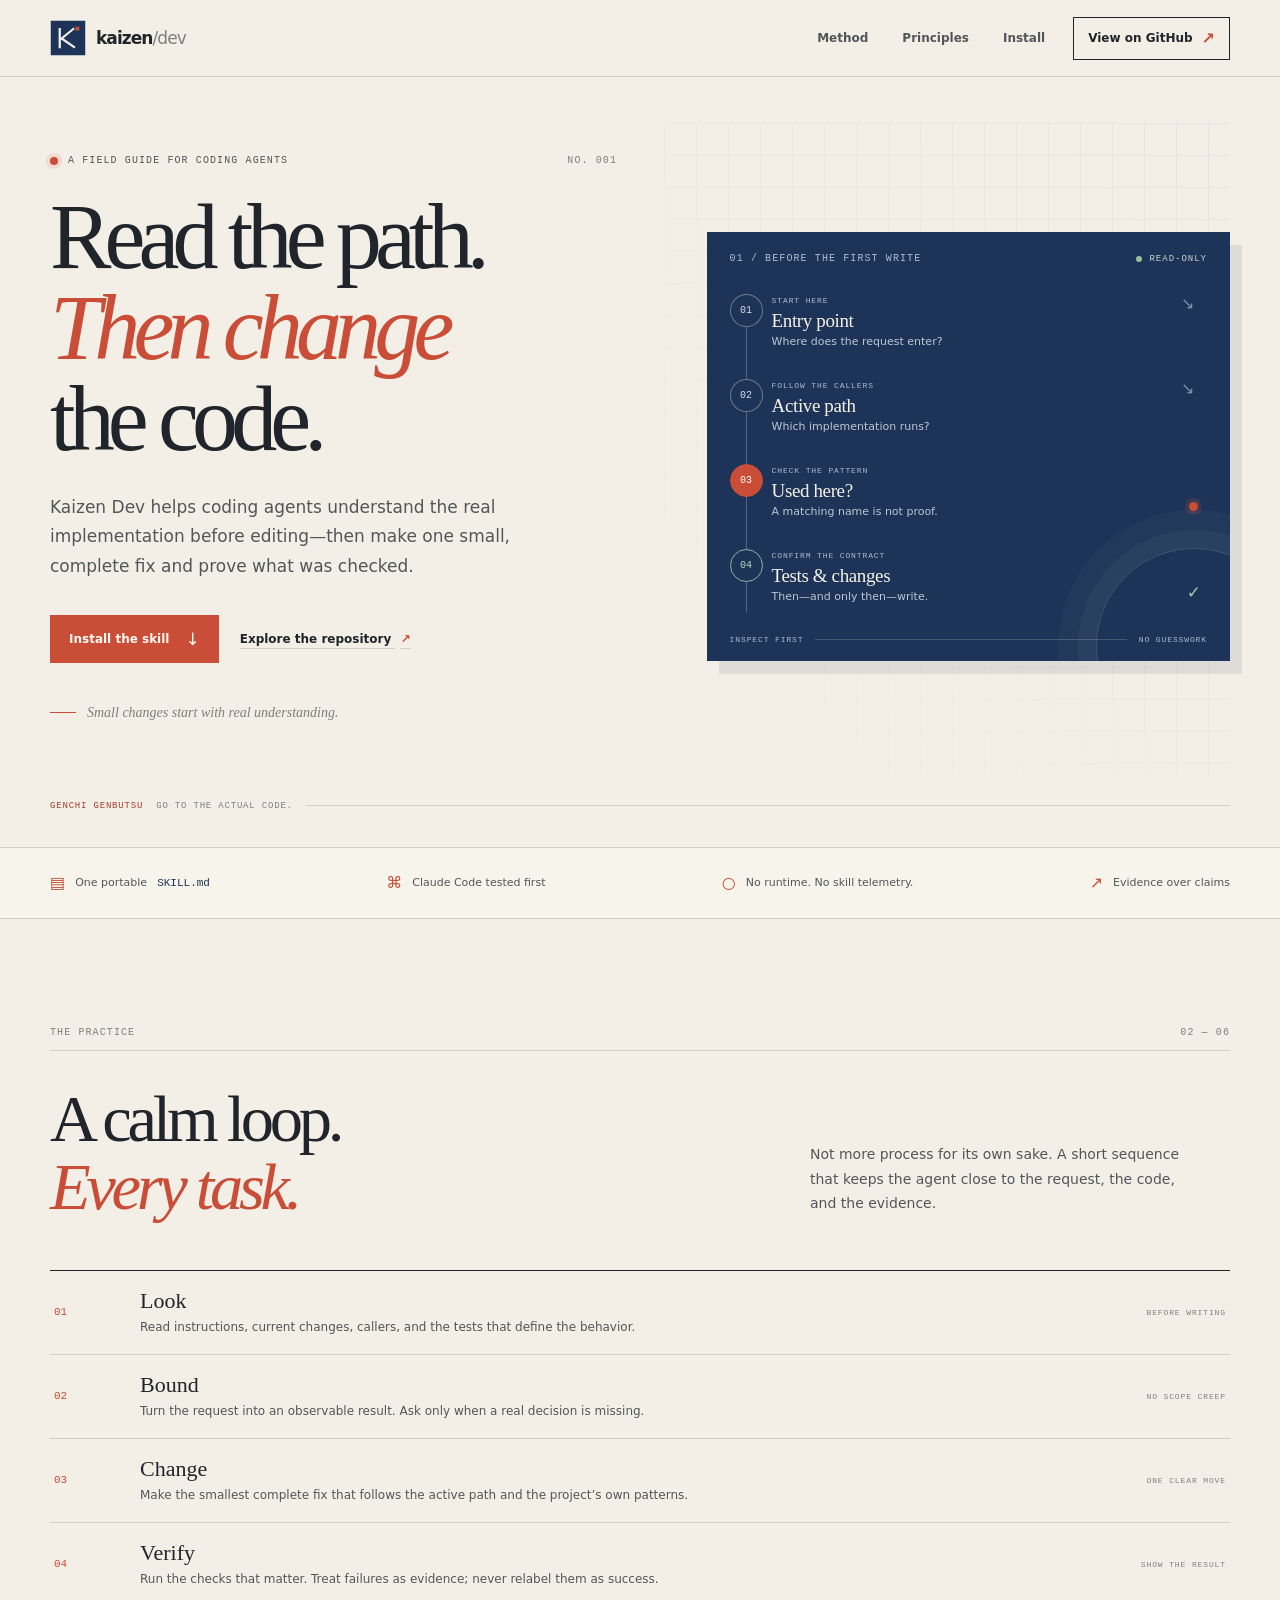
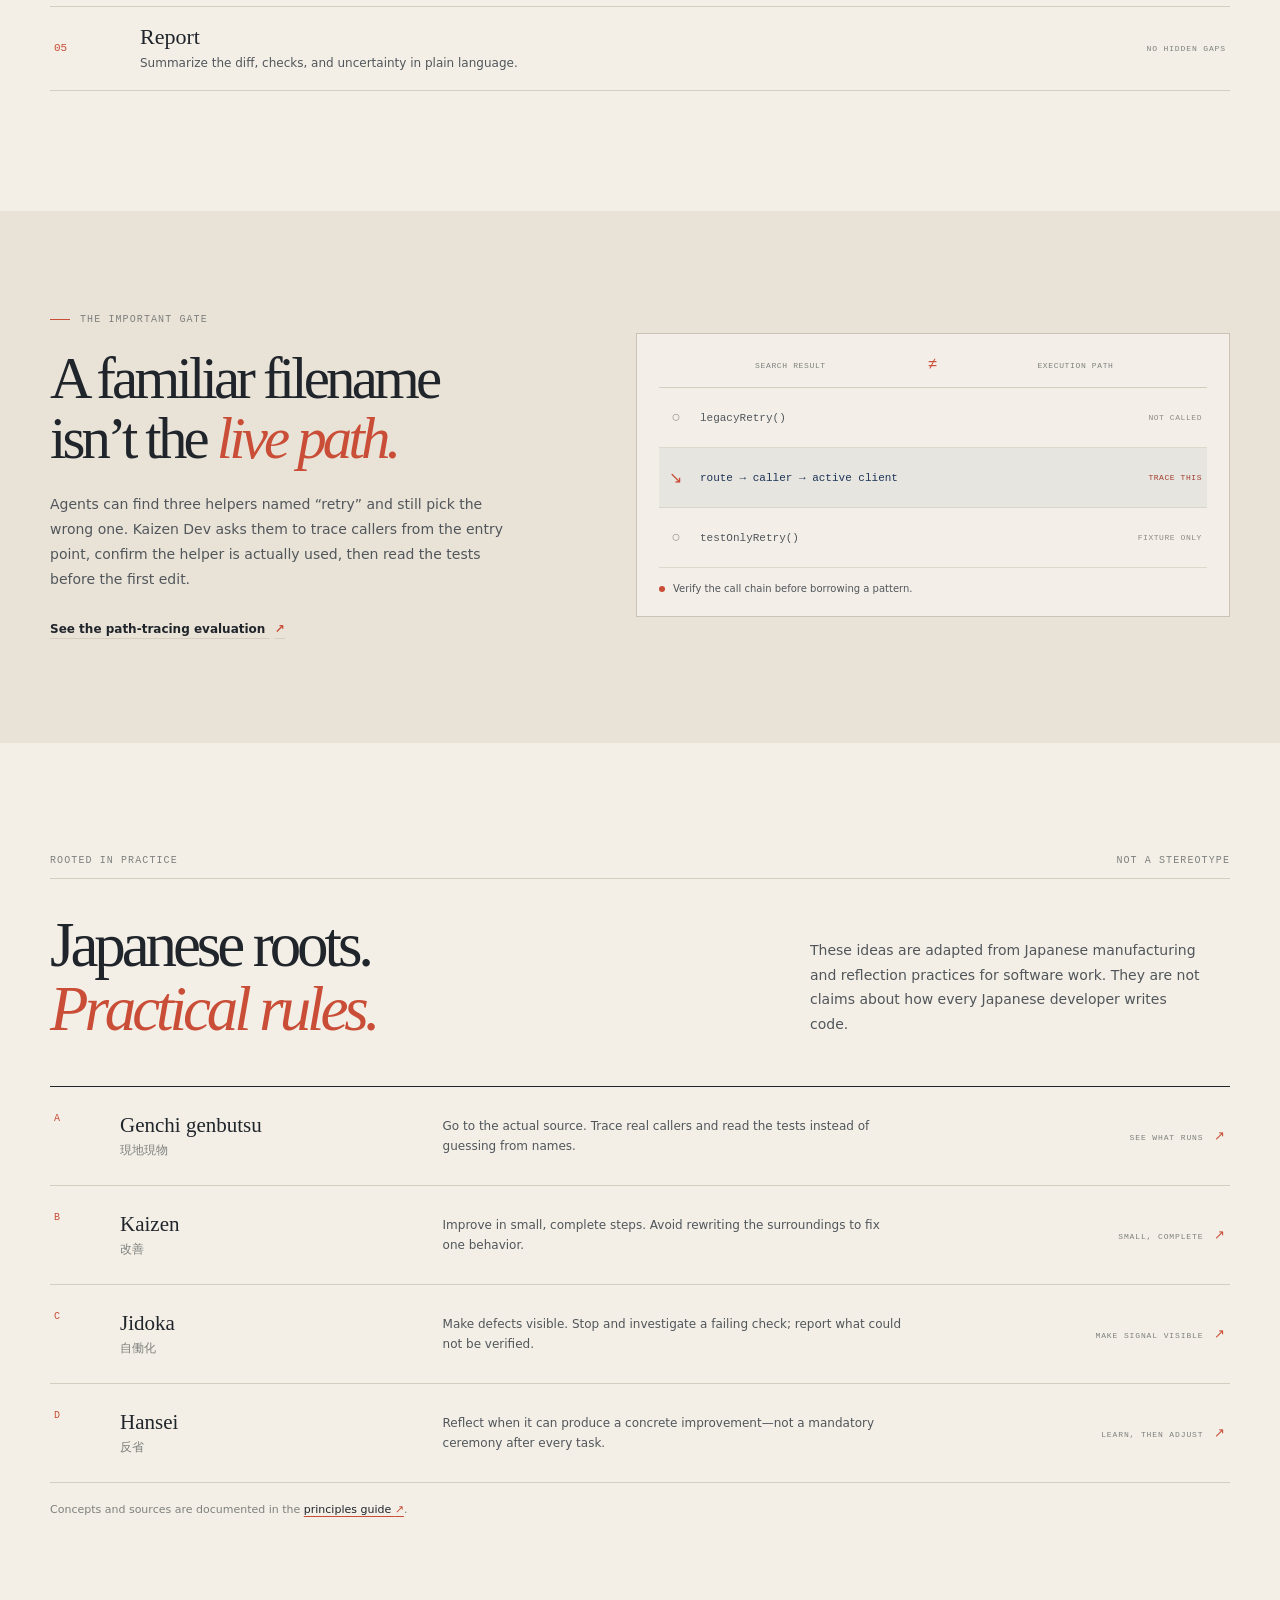
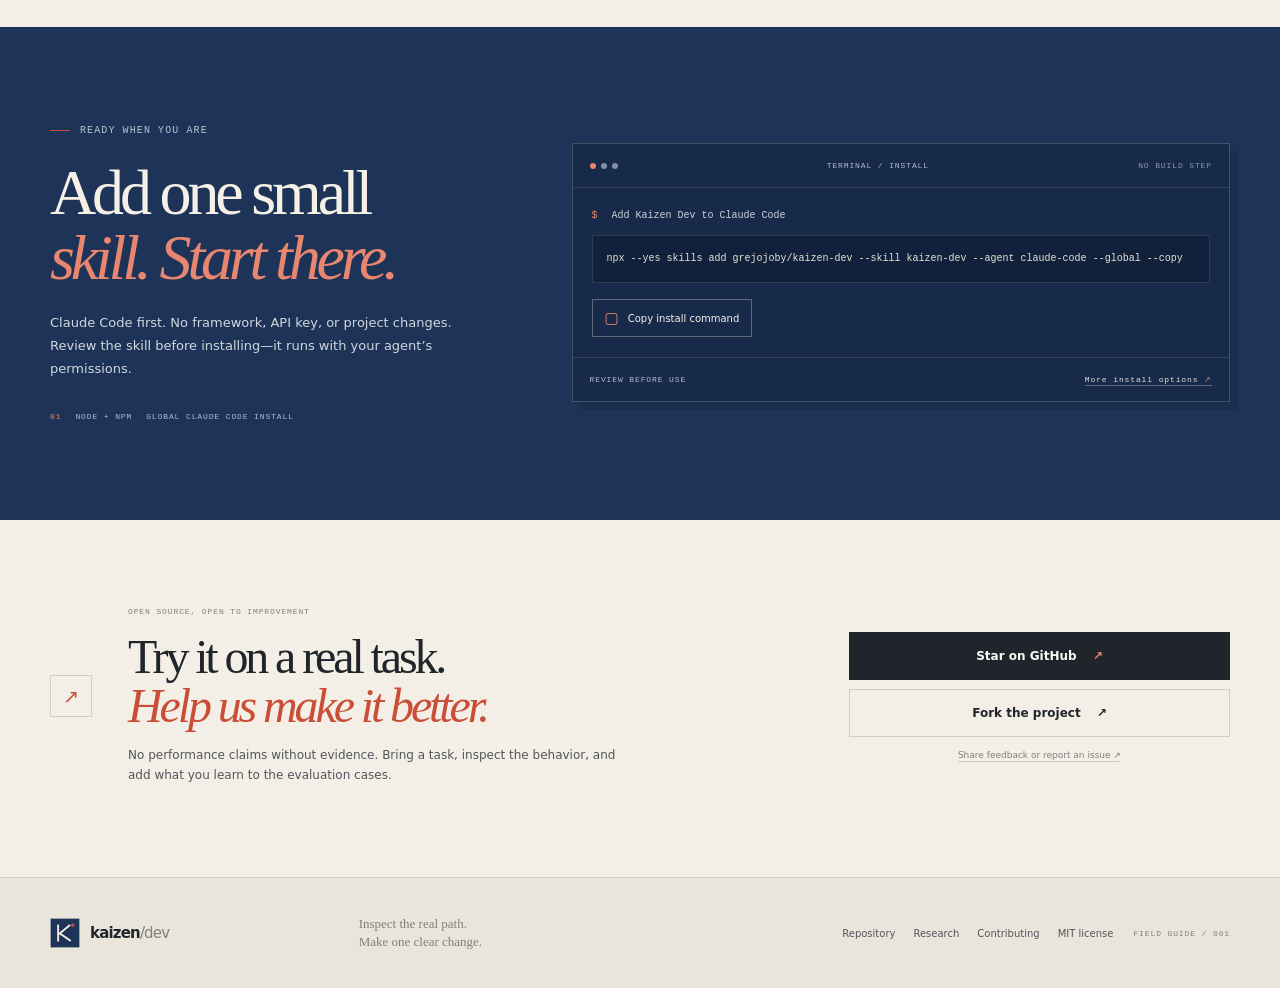
==== site/index.html @ ba01ce1e "feat: add Japanese principles landing page" ====
<!doctype html>
<html lang="en">
<head>
  <meta charset="utf-8">
  <meta name="viewport" content="width=device-width, initial-scale=1">
  <meta name="theme-color" content="#f3efe6">
  <meta name="description" content="Help coding agents trace the active code path, make the smallest complete change, verify it, and show evidence. A portable Agent Skill for Claude Code and more.">
  <meta name="keywords" content="agent skills, coding agents, software engineering, developer tools, Claude Code">
  <link rel="canonical" href="https://grejojoby.github.io/kaizen-dev/">
  <link rel="icon" type="image/svg+xml" href="assets/mark.svg">
  <link rel="stylesheet" href="styles.css">
  <meta property="og:type" content="website">
  <meta property="og:site_name" content="Kaizen Dev">
  <meta property="og:title" content="Read the path. Then change the code. — Kaizen Dev">
  <meta property="og:description" content="A portable coding-agent skill for focused, verified changes. Inspect the active code path before the first edit.">
  <meta property="og:url" content="https://grejojoby.github.io/kaizen-dev/">
  <meta property="og:image" content="https://grejojoby.github.io/kaizen-dev/assets/og-card.png">
  <meta property="og:image:width" content="1200">
  <meta property="og:image:height" content="630">
  <meta property="og:image:alt" content="Kaizen Dev: read the path, then change the code. A focused workflow for coding agents.">
  <meta name="twitter:card" content="summary_large_image">
  <meta name="twitter:title" content="Read the path. Then change the code. — Kaizen Dev">
  <meta name="twitter:description" content="A portable coding-agent skill for focused, verified changes. Inspect the active code path before the first edit.">
  <meta name="twitter:image" content="https://grejojoby.github.io/kaizen-dev/assets/og-card.png">
  <title>Read the path. Then change the code. — Kaizen Dev</title>
</head>
<body>
  <a class="skip-link" href="#main">Skip to content</a>

  <header class="topbar">
    <div class="topbar-inner">
      <a class="brand" href="#top" aria-label="Kaizen Dev home">
        <img src="assets/mark.svg" width="36" height="36" alt="">
        <span>kaizen<span class="brand-light">/dev</span></span>
      </a>
      <nav class="main-nav" aria-label="Main navigation">
        <a href="#method">Method</a>
        <a href="#principles">Principles</a>
        <a href="#install">Install</a>
      </nav>
      <a class="nav-cta" href="https://github.com/grejojoby/kaizen-dev" target="_blank" rel="noreferrer">
        View on GitHub <span aria-hidden="true">↗</span>
      </a>
    </div>
  </header>

  <main id="main">
    <section class="hero section-wrap" id="top" aria-labelledby="hero-title">
      <div class="hero-copy">
        <p class="eyebrow"><span class="eyebrow-dot"></span> A field guide for coding agents <span class="eyebrow-index">No. 001</span></p>
        <h1 id="hero-title">Read the path.<br><span>Then change</span><br>the code.</h1>
        <p class="hero-lede">Kaizen Dev helps coding agents understand the real implementation before editing—then make one small, complete fix and prove what was checked.</p>
        <div class="hero-actions">
          <a class="button button-primary" href="#install">Install the skill <span aria-hidden="true">↓</span></a>
          <a class="text-link" href="https://github.com/grejojoby/kaizen-dev" target="_blank" rel="noreferrer">Explore the repository <span aria-hidden="true">↗</span></a>
        </div>
        <div class="hero-note"><span class="note-rule"></span><span>Small changes start with real understanding.</span></div>
      </div>

      <div class="trace-card" aria-label="The inspect-before-edit trace">
        <div class="trace-card-head">
          <span class="trace-stamp">01 / BEFORE THE FIRST WRITE</span>
          <span class="trace-status"><span></span> READ-ONLY</span>
        </div>
        <div class="trace-path">
          <div class="trace-node">
            <span class="trace-index">01</span>
            <div><span class="trace-label">START HERE</span><strong>Entry point</strong><small>Where does the request enter?</small></div>
            <span class="trace-mark">↘</span>
          </div>
          <div class="trace-node">
            <span class="trace-index">02</span>
            <div><span class="trace-label">FOLLOW THE CALLERS</span><strong>Active path</strong><small>Which implementation runs?</small></div>
            <span class="trace-mark">↘</span>
          </div>
          <div class="trace-node trace-node-active">
            <span class="trace-index">03</span>
            <div><span class="trace-label">CHECK THE PATTERN</span><strong>Used here?</strong><small>A matching name is not proof.</small></div>
            <span class="trace-pin" aria-hidden="true"></span>
          </div>
          <div class="trace-node trace-node-final">
            <span class="trace-index">04</span>
            <div><span class="trace-label">CONFIRM THE CONTRACT</span><strong>Tests &amp; changes</strong><small>Then—and only then—write.</small></div>
            <span class="trace-check" aria-hidden="true">✓</span>
          </div>
        </div>
        <div class="trace-card-foot"><span>INSPECT FIRST</span><span class="foot-line"></span><span>NO GUESSWORK</span></div>
      </div>

      <div class="hero-caption"><span>GENCHI GENBUTSU</span><span>Go to the actual code.</span><span class="caption-rule"></span></div>
    </section>

    <section class="signal-strip" aria-label="Product qualities">
      <div class="signal-strip-inner">
        <p><span class="signal-symbol">▤</span> One portable <code>SKILL.md</code></p>
        <p><span class="signal-symbol">⌘</span> Claude Code tested first</p>
        <p><span class="signal-symbol">○</span> No runtime. No skill telemetry.</p>
        <p><span class="signal-symbol">↗</span> Evidence over claims</p>
      </div>
    </section>

    <section class="method-section section-wrap" id="method" aria-labelledby="method-title">
      <div class="section-kicker"><span>THE PRACTICE</span><span>02 — 06</span></div>
      <div class="section-heading">
        <h2 id="method-title">A calm loop.<br><em>Every task.</em></h2>
        <p>Not more process for its own sake. A short sequence that keeps the agent close to the request, the code, and the evidence.</p>
      </div>
      <ol class="method-list">
        <li><span class="method-number">01</span><div><h3>Look</h3><p>Read instructions, current changes, callers, and the tests that define the behavior.</p></div><span class="method-tag">BEFORE WRITING</span></li>
        <li><span class="method-number">02</span><div><h3>Bound</h3><p>Turn the request into an observable result. Ask only when a real decision is missing.</p></div><span class="method-tag">NO SCOPE CREEP</span></li>
        <li><span class="method-number">03</span><div><h3>Change</h3><p>Make the smallest complete fix that follows the active path and the project’s own patterns.</p></div><span class="method-tag">ONE CLEAR MOVE</span></li>
        <li><span class="method-number">04</span><div><h3>Verify</h3><p>Run the checks that matter. Treat failures as evidence; never relabel them as success.</p></div><span class="method-tag">SHOW THE RESULT</span></li>
        <li><span class="method-number">05</span><div><h3>Report</h3><p>Summarize the diff, checks, and uncertainty in plain language.</p></div><span class="method-tag">NO HIDDEN GAPS</span></li>
      </ol>
    </section>

    <section class="path-section" aria-labelledby="path-title">
      <div class="path-layout section-wrap">
        <div class="path-copy">
          <p class="section-label"><span class="red-rule"></span> THE IMPORTANT GATE</p>
          <h2 id="path-title">A familiar filename<br>isn’t the <em>live path.</em></h2>
          <p>Agents can find three helpers named “retry” and still pick the wrong one. Kaizen Dev asks them to trace callers from the entry point, confirm the helper is actually used, then read the tests before the first edit.</p>
          <a class="arrow-link" href="https://github.com/grejojoby/kaizen-dev/blob/main/evals/cases.json" target="_blank" rel="noreferrer">See the path-tracing evaluation <span aria-hidden="true">↗</span></a>
        </div>
        <div class="path-annotation" aria-label="Do not mistake a similarly named helper for active code">
          <div class="annotation-top"><span>SEARCH RESULT</span><span>≠</span><span>EXECUTION PATH</span></div>
          <div class="path-row path-row-muted"><span class="path-glyph">○</span><span class="path-code">legacyRetry()</span><span class="path-state">not called</span></div>
          <div class="path-row path-row-live"><span class="path-glyph">↘</span><span class="path-code">route → caller → active client</span><span class="path-state">trace this</span></div>
          <div class="path-row path-row-muted"><span class="path-glyph">○</span><span class="path-code">testOnlyRetry()</span><span class="path-state">fixture only</span></div>
          <div class="annotation-foot"><span class="annotation-dot"></span> Verify the call chain before borrowing a pattern.</div>
        </div>
      </div>
    </section>

    <section class="principles-section section-wrap" id="principles" aria-labelledby="principles-title">
      <div class="section-kicker"><span>ROOTED IN PRACTICE</span><span>NOT A STEREOTYPE</span></div>
      <div class="section-heading principles-heading">
        <h2 id="principles-title">Japanese roots.<br><em>Practical rules.</em></h2>
        <p>These ideas are adapted from Japanese manufacturing and reflection practices for software work. They are not claims about how every Japanese developer writes code.</p>
      </div>
      <div class="principle-list">
        <article class="principle-row">
          <span class="principle-count">A</span>
          <div class="principle-term"><h3>Genchi genbutsu</h3><span>現地現物</span></div>
          <p>Go to the actual source. Trace real callers and read the tests instead of guessing from names.</p>
          <span class="principle-outcome">SEE WHAT RUNS <span>↗</span></span>
        </article>
        <article class="principle-row">
          <span class="principle-count">B</span>
          <div class="principle-term"><h3>Kaizen</h3><span>改善</span></div>
          <p>Improve in small, complete steps. Avoid rewriting the surroundings to fix one behavior.</p>
          <span class="principle-outcome">SMALL, COMPLETE <span>↗</span></span>
        </article>
        <article class="principle-row">
          <span class="principle-count">C</span>
          <div class="principle-term"><h3>Jidoka</h3><span>自働化</span></div>
          <p>Make defects visible. Stop and investigate a failing check; report what could not be verified.</p>
          <span class="principle-outcome">MAKE SIGNAL VISIBLE <span>↗</span></span>
        </article>
        <article class="principle-row">
          <span class="principle-count">D</span>
          <div class="principle-term"><h3>Hansei</h3><span>反省</span></div>
          <p>Reflect when it can produce a concrete improvement—not a mandatory ceremony after every task.</p>
          <span class="principle-outcome">LEARN, THEN ADJUST <span>↗</span></span>
        </article>
      </div>
      <p class="source-note">Concepts and sources are documented in the <a href="https://github.com/grejojoby/kaizen-dev/blob/main/docs/principles.md" target="_blank" rel="noreferrer">principles guide <span aria-hidden="true">↗</span></a>.</p>
    </section>

    <section class="install-section" id="install" aria-labelledby="install-title">
      <div class="install-layout section-wrap">
        <div class="install-copy">
          <p class="section-label"><span class="red-rule"></span> READY WHEN YOU ARE</p>
          <h2 id="install-title">Add one small<br><em>skill. Start there.</em></h2>
          <p>Claude Code first. No framework, API key, or project changes. Review the skill before installing—it runs with your agent’s permissions.</p>
          <div class="install-meta"><span>01</span><span>NODE + NPM</span><span>GLOBAL CLAUDE CODE INSTALL</span></div>
        </div>
        <div class="terminal-card">
          <div class="terminal-top"><span class="terminal-mark"><i></i><i></i><i></i></span><span>TERMINAL / INSTALL</span><span class="terminal-plain">NO BUILD STEP</span></div>
          <div class="terminal-body">
            <p class="terminal-prompt"><span>$</span> Add Kaizen Dev to Claude Code</p>
            <code id="install-command">npx --yes skills add grejojoby/kaizen-dev --skill kaizen-dev --agent claude-code --global --copy</code>
            <button class="copy-button" type="button" id="copy-install" aria-describedby="copy-status"><span class="copy-icon" aria-hidden="true">▢</span> Copy install command</button>
            <span id="copy-status" class="copy-status" aria-live="polite"></span>
          </div>
          <div class="terminal-bottom"><span>REVIEW BEFORE USE</span><a href="https://github.com/grejojoby/kaizen-dev/blob/main/docs/install.md" target="_blank" rel="noreferrer">More install options <span aria-hidden="true">↗</span></a></div>
        </div>
      </div>
    </section>

    <section class="open-source-section section-wrap" aria-labelledby="open-source-title">
      <div class="opensource-mark" aria-hidden="true">↗</div>
      <div class="opensource-copy">
        <p class="section-label">OPEN SOURCE, OPEN TO IMPROVEMENT</p>
        <h2 id="open-source-title">Try it on a real task.<br><em>Help us make it better.</em></h2>
        <p>No performance claims without evidence. Bring a task, inspect the behavior, and add what you learn to the evaluation cases.</p>
      </div>
      <div class="opensource-actions">
        <a class="button button-dark" href="https://github.com/grejojoby/kaizen-dev" target="_blank" rel="noreferrer">Star on GitHub <span aria-hidden="true">↗</span></a>
        <a class="button button-outline" href="https://github.com/grejojoby/kaizen-dev/fork" target="_blank" rel="noreferrer">Fork the project <span aria-hidden="true">↗</span></a>
        <a class="small-link" href="https://github.com/grejojoby/kaizen-dev/issues/new/choose" target="_blank" rel="noreferrer">Share feedback or report an issue <span aria-hidden="true">↗</span></a>
      </div>
    </section>
  </main>

  <footer class="site-footer">
    <div class="footer-inner section-wrap">
      <a class="brand footer-brand" href="#top">
        <img src="assets/mark.svg" width="30" height="30" alt="">
        <span>kaizen<span class="brand-light">/dev</span></span>
      </a>
      <p>Inspect the real path.<br>Make one clear change.</p>
      <nav aria-label="Footer navigation">
        <a href="https://github.com/grejojoby/kaizen-dev" target="_blank" rel="noreferrer">Repository</a>
        <a href="https://github.com/grejojoby/kaizen-dev/blob/main/docs/research.md" target="_blank" rel="noreferrer">Research</a>
        <a href="https://github.com/grejojoby/kaizen-dev/blob/main/CONTRIBUTING.md" target="_blank" rel="noreferrer">Contributing</a>
        <a href="https://github.com/grejojoby/kaizen-dev/blob/main/LICENSE" target="_blank" rel="noreferrer">MIT license</a>
      </nav>
      <span class="footer-index">FIELD GUIDE / 001</span>
    </div>
  </footer>

  <script src="app.js" defer></script>
</body>
</html>
---- site/styles.css ----
@charset "UTF-8";

:root {
  color-scheme: light;
  --paper: #f3efe6;
  --paper-deep: #e9e3d7;
  --paper-light: #fbf9f4;
  --ink: #20252b;
  --ink-soft: #51565b;
  --ink-faint: #7e807e;
  --indigo: #1d3458;
  --indigo-light: #30496d;
  --red: #c94d37;
  --red-dark: #a33d2e;
  --rule: #d4cdc0;
  --mono: "SFMono-Regular", Consolas, "Liberation Mono", monospace;
  --sans: Inter, "Aptos", "Segoe UI", system-ui, -apple-system, BlinkMacSystemFont, "Noto Sans JP", sans-serif;
  --serif: "Iowan Old Style", "Palatino Linotype", "Book Antiqua", Georgia, "Yu Mincho", serif;
  --page: min(1180px, calc(100% - 56px));
  --ease: cubic-bezier(.2, .7, .2, 1);
}

* { box-sizing: border-box; }
html { scroll-behavior: smooth; scroll-padding-top: 92px; }
body { margin: 0; background: var(--paper); color: var(--ink); font-family: var(--sans); -webkit-font-smoothing: antialiased; }
a { color: inherit; text-underline-offset: .2em; }
button { font: inherit; }
::selection { background: var(--red); color: #fffaf2; }

.skip-link { position: fixed; top: 10px; left: 10px; z-index: 20; padding: 12px 16px; background: var(--indigo); color: white; transform: translateY(-160%); }
.skip-link:focus { transform: translateY(0); }
:focus-visible { outline: 3px solid var(--red); outline-offset: 4px; }
.section-wrap { width: var(--page); margin-inline: auto; }

.topbar { position: relative; z-index: 2; border-bottom: 1px solid var(--rule); }
.topbar-inner { width: var(--page); min-height: 76px; margin-inline: auto; display: flex; align-items: center; justify-content: space-between; gap: 28px; }
.brand { display: inline-flex; align-items: center; gap: 10px; color: var(--ink); text-decoration: none; font-size: 17px; font-weight: 760; letter-spacing: -.055em; }
.brand img { display: block; flex: none; }
.brand-light { color: var(--ink-faint); font-weight: 520; }
.main-nav { display: flex; align-items: center; gap: 34px; margin-left: auto; }
.main-nav a, .nav-cta { color: var(--ink-soft); font-size: 12px; font-weight: 640; text-decoration: none; transition: color .18s var(--ease); }
.main-nav a:hover, .nav-cta:hover { color: var(--red-dark); }
.nav-cta { display: inline-flex; align-items: center; gap: 9px; padding: 11px 14px; border: 1px solid var(--ink); color: var(--ink); }
.nav-cta span { color: var(--red); font-size: 16px; }

.hero { position: relative; display: grid; grid-template-columns: minmax(0, 1.04fr) minmax(390px, .96fr); gap: clamp(46px, 7vw, 104px); align-items: center; min-height: 638px; padding-top: 78px; padding-bottom: 108px; }
.hero::before { position: absolute; z-index: -1; top: 46px; right: 0; width: 48%; height: 85%; background-image: linear-gradient(to right, rgba(29, 52, 88, .055) 1px, transparent 1px), linear-gradient(to bottom, rgba(29, 52, 88, .055) 1px, transparent 1px); background-size: 32px 32px; content: ""; mask-image: linear-gradient(to bottom left, #000 0, transparent 90%); pointer-events: none; }
.hero-copy { position: relative; z-index: 1; padding-bottom: 18px; }
.eyebrow, .section-kicker, .section-label, .trace-stamp, .trace-status, .trace-label, .trace-card-foot, .method-tag, .principle-outcome, .install-meta, .terminal-top, .terminal-bottom, .footer-index { font-family: var(--mono); font-size: 10px; letter-spacing: .11em; }
.eyebrow { display: flex; align-items: center; gap: 10px; margin: 0 0 26px; color: var(--ink-soft); text-transform: uppercase; }
.eyebrow-dot { width: 8px; height: 8px; border-radius: 50%; background: var(--red); box-shadow: 0 0 0 4px rgba(201, 77, 55, .12); }
.eyebrow-index { margin-left: auto; color: var(--ink-faint); }
.hero h1 { max-width: 650px; margin: 0; font-family: var(--serif); font-size: clamp(58px, 7.2vw, 94px); font-weight: 500; line-height: .99; letter-spacing: -.075em; }
.hero h1 span { color: var(--red); font-style: italic; }
.hero-lede { max-width: 470px; margin: 27px 0 0; color: var(--ink-soft); font-size: clamp(15px, 1.35vw, 17px); line-height: 1.75; }
.hero-actions { display: flex; flex-wrap: wrap; align-items: center; gap: 21px; margin-top: 33px; }
.button { display: inline-flex; min-height: 48px; align-items: center; justify-content: center; gap: 16px; padding: 13px 18px; border: 1px solid transparent; text-decoration: none; font-size: 12px; font-weight: 700; transition: transform .18s var(--ease), background-color .18s var(--ease), border-color .18s var(--ease), color .18s var(--ease); }
.button:hover { transform: translateY(-2px); }
.button-primary { background: var(--red); color: #fffaf2; }
.button-primary:hover { background: var(--red-dark); }
.button-primary span { font-size: 17px; font-weight: 400; }
.text-link, .arrow-link { color: var(--ink); font-size: 12px; font-weight: 650; text-decoration-color: var(--rule); text-decoration-thickness: 1px; text-underline-offset: 5px; transition: color .18s var(--ease); }
.text-link:hover, .arrow-link:hover { color: var(--red-dark); }
.text-link span, .arrow-link span { margin-left: 5px; color: var(--red); }
.hero-note { display: flex; align-items: center; gap: 11px; margin-top: 42px; color: var(--ink-faint); font-family: var(--serif); font-size: 14px; font-style: italic; }
.note-rule { width: 26px; height: 1px; background: var(--red); }

.trace-card { position: relative; padding: 21px 23px 17px; overflow: hidden; background: var(--indigo); color: #f6f1e7; box-shadow: 12px 13px 0 rgba(29, 52, 88, .1); }
.trace-card::after { position: absolute; right: -62px; bottom: -83px; width: 194px; height: 194px; border: 1px solid rgba(245, 239, 226, .16); border-radius: 50%; box-shadow: 0 0 0 18px rgba(245, 239, 226, .035), 0 0 0 38px rgba(245, 239, 226, .025); content: ""; pointer-events: none; }
.trace-card-head, .trace-card-foot { display: flex; align-items: center; justify-content: space-between; gap: 12px; }
.trace-stamp { color: #aebbd0; }
.trace-status { display: inline-flex; align-items: center; gap: 7px; color: #c9d1cf; font-size: 9px; }
.trace-status span { width: 6px; height: 6px; border-radius: 50%; background: #9bbd9d; }
.trace-path { position: relative; margin-top: 30px; }
.trace-path::before { position: absolute; top: 22px; bottom: 22px; left: 16px; width: 1px; background: rgba(237, 231, 218, .28); content: ""; }
.trace-node { position: relative; display: grid; grid-template-columns: 33px 1fr 26px; gap: 9px; align-items: start; min-height: 85px; }
.trace-index { position: relative; z-index: 1; display: grid; width: 33px; height: 33px; place-items: center; border: 1px solid rgba(237, 231, 218, .4); border-radius: 50%; background: var(--indigo); color: #d8dddf; font-family: var(--mono); font-size: 10px; }
.trace-node-active .trace-index { border-color: var(--red); background: var(--red); color: white; }
.trace-node-final .trace-index { border-color: #8fb5a0; color: #b6d6bd; }
.trace-label { display: block; margin: 2px 0 5px; color: #aebbd0; font-size: 8px; }
.trace-node strong { display: block; font-family: var(--serif); font-size: 19px; font-weight: 500; letter-spacing: -.02em; }
.trace-node small { display: block; margin-top: 3px; color: #bdc6d2; font-size: 11px; }
.trace-mark { color: #8192a8; font-size: 16px; }
.trace-pin { width: 9px; height: 9px; align-self: center; justify-self: center; border-radius: 50%; background: var(--red); box-shadow: 0 0 0 4px rgba(201, 77, 55, .18); }
.trace-check { align-self: center; justify-self: center; color: #a5c9ad; font-size: 17px; }
.trace-card-foot { margin-top: 1px; color: #aebbd0; font-size: 8px; }
.foot-line { flex: 1; height: 1px; background: rgba(237, 231, 218, .2); }
.hero-caption { position: absolute; right: 0; bottom: 36px; left: 0; display: flex; align-items: center; gap: 13px; color: var(--ink-faint); font-family: var(--mono); font-size: 9px; letter-spacing: .09em; text-transform: uppercase; }
.hero-caption > span:first-child { color: var(--red-dark); }
.caption-rule { flex: 1; height: 1px; background: var(--rule); }

.signal-strip { border-top: 1px solid var(--rule); border-bottom: 1px solid var(--rule); background: rgba(251, 249, 244, .5); }
.signal-strip-inner { width: var(--page); min-height: 70px; margin-inline: auto; display: flex; align-items: center; justify-content: space-between; gap: 18px; }
.signal-strip p { display: flex; align-items: center; gap: 10px; margin: 0; color: var(--ink-soft); font-size: 11px; }
.signal-symbol { color: var(--red); font-size: 16px; }
.signal-strip code { color: var(--indigo); font-family: var(--mono); font-size: 11px; }

.method-section { padding-top: 108px; padding-bottom: 120px; }
.section-kicker { display: flex; align-items: center; justify-content: space-between; padding-bottom: 12px; border-bottom: 1px solid var(--rule); color: var(--ink-faint); }
.section-heading { display: grid; grid-template-columns: 1fr minmax(240px, .6fr); gap: 60px; align-items: end; margin: 34px 0 49px; }
.section-heading h2, .path-copy h2, .install-copy h2, .opensource-copy h2 { margin: 0; font-family: var(--serif); font-size: clamp(42px, 5.2vw, 67px); font-weight: 500; line-height: 1.02; letter-spacing: -.065em; }
.section-heading h2 em, .path-copy h2 em, .install-copy h2 em, .opensource-copy h2 em { color: var(--red); font-weight: 500; }
.section-heading > p { max-width: 390px; margin: 0 0 5px; color: var(--ink-soft); font-size: 14px; line-height: 1.75; }
.method-list { margin: 0; padding: 0; list-style: none; border-top: 1px solid var(--ink); }
.method-list li { display: grid; grid-template-columns: 68px minmax(0, 1fr) minmax(135px, .42fr); gap: 18px; align-items: center; min-height: 84px; padding: 16px 4px; border-bottom: 1px solid var(--rule); }
.method-number { color: var(--red); font-family: var(--mono); font-size: 11px; }
.method-list h3 { margin: 0 0 4px; font-family: var(--serif); font-size: 22px; font-weight: 500; }
.method-list p { margin: 0; color: var(--ink-soft); font-size: 12px; line-height: 1.6; }
.method-tag { justify-self: end; color: var(--ink-faint); font-size: 8px; text-align: right; }

.path-section { overflow: hidden; background: var(--paper-deep); }
.path-layout { display: grid; grid-template-columns: minmax(0, .91fr) minmax(410px, 1.09fr); gap: 90px; align-items: center; padding-top: 103px; padding-bottom: 106px; }
.section-label { display: flex; align-items: center; gap: 10px; margin: 0 0 24px; color: var(--ink-faint); text-transform: uppercase; }
.red-rule { width: 20px; height: 1px; background: var(--red); }
.path-copy h2 { font-size: clamp(39px, 4.6vw, 59px); }
.path-copy > p:not(.section-label) { max-width: 460px; margin: 23px 0; color: var(--ink-soft); font-size: 14px; line-height: 1.8; }
.arrow-link { display: inline-block; margin-top: 6px; }
.path-annotation { padding: 22px; border: 1px solid #c9c2b7; background: rgba(251, 249, 244, .58); }
.annotation-top { display: grid; grid-template-columns: 1fr 30px 1fr; align-items: center; padding: 0 4px 13px; border-bottom: 1px solid var(--rule); color: var(--ink-faint); font-family: var(--mono); font-size: 8px; letter-spacing: .08em; text-align: center; }
.annotation-top span:nth-child(2) { color: var(--red); font-size: 16px; }
.path-row { display: grid; grid-template-columns: 24px 1fr auto; gap: 12px; align-items: center; min-height: 60px; padding: 8px 5px; border-bottom: 1px solid rgba(212, 205, 192, .7); }
.path-glyph { color: #9a978f; font-family: var(--mono); font-size: 16px; text-align: center; }
.path-code { color: var(--ink-soft); font-family: var(--mono); font-size: 11px; }
.path-state { color: #8f8b83; font-family: var(--mono); font-size: 8px; letter-spacing: .07em; text-transform: uppercase; }
.path-row-live { background: rgba(29, 52, 88, .055); }
.path-row-live .path-glyph, .path-row-live .path-code { color: var(--indigo); }
.path-row-live .path-glyph { color: var(--red); }
.path-row-live .path-state { color: var(--red-dark); }
.annotation-foot { display: flex; align-items: center; gap: 8px; margin-top: 15px; color: var(--ink-soft); font-size: 10px; }
.annotation-dot { width: 6px; height: 6px; border-radius: 50%; background: var(--red); }

.principles-section { padding-top: 112px; padding-bottom: 111px; }
.principles-heading { margin-bottom: 45px; }
.principles-heading h2 { font-size: clamp(42px, 5vw, 63px); }
.principle-list { border-top: 1px solid var(--ink); }
.principle-row { display: grid; grid-template-columns: 44px minmax(185px, .75fr) minmax(240px, 1.35fr) minmax(130px, .55fr); gap: 22px; align-items: center; min-height: 99px; padding: 18px 4px; border-bottom: 1px solid var(--rule); }
.principle-count { align-self: start; padding-top: 8px; color: var(--red); font-family: var(--mono); font-size: 10px; }
.principle-term h3 { margin: 0; font-family: var(--serif); font-size: 21px; font-weight: 500; }
.principle-term span { display: block; margin-top: 4px; color: var(--ink-faint); font-size: 12px; }
.principle-row > p { max-width: 460px; margin: 0; color: var(--ink-soft); font-size: 12px; line-height: 1.7; }
.principle-outcome { justify-self: end; color: var(--ink-faint); font-size: 8px; text-align: right; }
.principle-outcome span { padding-left: 5px; color: var(--red); font-size: 13px; }
.source-note { margin: 20px 0 0; color: var(--ink-faint); font-size: 11px; }
.source-note a { color: var(--ink); text-decoration-color: var(--red); text-decoration-thickness: 1px; text-underline-offset: 3px; }
.source-note a span { color: var(--red); }

.install-section { background: var(--indigo); color: #f6f1e7; }
.install-layout { display: grid; grid-template-columns: minmax(0, .82fr) minmax(400px, 1.18fr); gap: 64px; align-items: center; padding-top: 98px; padding-bottom: 99px; }
.install-copy .section-label { color: #b8c2cf; }
.install-copy h2 { font-size: clamp(42px, 5vw, 64px); }
.install-copy h2 em { color: #e9866f; }
.install-copy > p:not(.section-label) { max-width: 405px; margin: 20px 0; color: #d1d7dd; font-size: 13px; line-height: 1.8; }
.install-meta { display: flex; flex-wrap: wrap; gap: 14px; margin-top: 31px; color: #aebbd0; font-size: 8px; }
.install-meta span:first-child { color: #e9866f; }
.terminal-card { overflow: hidden; border: 1px solid rgba(242, 239, 230, .2); background: #172a49; box-shadow: 8px 8px 0 rgba(0, 0, 0, .09); }
.terminal-top, .terminal-bottom { display: flex; min-height: 44px; align-items: center; justify-content: space-between; gap: 12px; padding: 0 17px; color: #aebbd0; font-size: 8px; }
.terminal-top { border-bottom: 1px solid rgba(242, 239, 230, .14); }
.terminal-mark { display: flex; gap: 5px; }
.terminal-mark i { width: 6px; height: 6px; border-radius: 50%; background: #8290a5; }
.terminal-mark i:first-child { background: #e9866f; }
.terminal-plain { color: #8999ae; }
.terminal-body { padding: 22px 19px 20px; }
.terminal-prompt { margin: 0 0 14px; color: #cbd2dc; font-family: var(--mono); font-size: 10px; }
.terminal-prompt span { margin-right: 8px; color: #e9866f; }
.terminal-body code { display: block; overflow-wrap: anywhere; padding: 14px; border: 1px solid rgba(222, 228, 232, .14); background: rgba(9, 18, 33, .35); color: #e7e2d6; font-family: var(--mono); font-size: 10px; line-height: 1.8; }
.copy-button { display: inline-flex; align-items: center; gap: 9px; margin-top: 16px; padding: 9px 12px; border: 1px solid rgba(242, 239, 230, .32); background: transparent; color: #f6f1e7; cursor: pointer; font-size: 10px; transition: background-color .18s var(--ease), color .18s var(--ease); }
.copy-button:hover { background: #f6f1e7; color: var(--indigo); }
.copy-icon { color: #e9866f; font-size: 15px; }
.copy-status { display: inline-block; min-height: 18px; margin-left: 8px; color: #b5d9bd; font-size: 10px; }
.terminal-bottom { border-top: 1px solid rgba(242, 239, 230, .14); }
.terminal-bottom a { color: #e7e2d6; text-decoration-color: rgba(231, 226, 214, .35); text-underline-offset: 3px; }
.terminal-bottom a span { color: #e9866f; }

.open-source-section { display: grid; grid-template-columns: 50px minmax(0, 1fr) minmax(190px, .55fr); gap: 28px; align-items: center; padding-top: 87px; padding-bottom: 92px; }
.opensource-mark { display: grid; width: 42px; height: 42px; place-items: center; border: 1px solid var(--rule); color: var(--red); font-size: 19px; }
.opensource-copy .section-label { margin-bottom: 17px; font-size: 8px; }
.opensource-copy h2 { font-size: clamp(32px, 3.8vw, 48px); }
.opensource-copy > p:not(.section-label) { max-width: 500px; margin: 14px 0 0; color: var(--ink-soft); font-size: 12px; line-height: 1.7; }
.opensource-actions { display: flex; flex-direction: column; align-items: stretch; gap: 9px; }
.button-dark { border-color: var(--ink); background: var(--ink); color: var(--paper-light); }
.button-dark span { color: #e9866f; }
.button-dark:hover { background: var(--indigo); }
.button-outline { border-color: var(--rule); color: var(--ink); }
.button-outline:hover { border-color: var(--ink); }
.small-link { margin-top: 4px; color: var(--ink-faint); font-size: 9px; text-align: center; text-decoration-color: var(--rule); text-underline-offset: 3px; }

.site-footer { border-top: 1px solid var(--rule); background: #eae5db; }
.footer-inner { display: grid; grid-template-columns: 1.1fr 1fr 1.8fr auto; gap: 20px; align-items: center; min-height: 110px; }
.footer-brand { font-size: 15px; }
.footer-inner > p { margin: 0; color: var(--ink-faint); font-family: var(--serif); font-size: 13px; line-height: 1.45; }
.footer-inner nav { display: flex; flex-wrap: wrap; justify-content: flex-end; gap: 9px 18px; }
.footer-inner nav a { color: var(--ink-soft); font-size: 10px; text-decoration: none; }
.footer-inner nav a:hover { color: var(--red-dark); }
.footer-index { color: var(--ink-faint); font-size: 8px; white-space: nowrap; }

@media (min-width: 1450px) { :root { --page: min(1180px, calc(100% - 96px)); } }
@media (max-width: 900px) {
  :root { --page: min(100% - 40px, 720px); }
  .hero { grid-template-columns: minmax(0, 1fr) minmax(320px, .9fr); gap: 38px; min-height: 590px; }
  .hero h1 { font-size: clamp(57px, 8vw, 76px); }
  .trace-card { padding-inline: 17px; }
  .path-layout { grid-template-columns: 1fr; gap: 40px; }
  .install-layout { grid-template-columns: 1fr; gap: 35px; }
  .install-copy > p:not(.section-label) { max-width: 560px; }
  .open-source-section { grid-template-columns: 42px minmax(0, 1fr); }
  .opensource-actions { grid-column: 2; flex-direction: row; flex-wrap: wrap; align-items: center; }
  .opensource-actions .button { flex: 1 1 175px; }
  .small-link { flex-basis: 100%; text-align: left; }
  .footer-inner { grid-template-columns: 1fr 1fr; padding-block: 22px; }
  .footer-inner nav { grid-column: 1 / -1; justify-content: flex-start; }
  .footer-index { justify-self: end; }
}
@media (max-width: 640px) {
  :root { --page: calc(100% - 36px); }
  html { scroll-padding-top: 22px; }
  .topbar-inner { display: grid; grid-template-columns: minmax(0, 1fr) auto; grid-template-rows: auto auto; min-height: auto; gap: 12px 14px; padding-block: 12px; }
  .brand { grid-column: 1; grid-row: 1; gap: 7px; font-size: 15px; }
  .brand img { width: 30px; height: 30px; }
  .main-nav { grid-column: 1 / -1; grid-row: 2; justify-content: flex-start; gap: 22px; margin-left: 0; }
  .main-nav a { font-size: 10px; }
  .nav-cta { grid-column: 2; grid-row: 1; padding: 9px 10px; font-size: 10px; white-space: nowrap; }
  .hero { display: flex; flex-direction: column; align-items: stretch; gap: 40px; min-height: auto; padding-top: 59px; padding-bottom: 86px; }
  .hero::before { top: 20px; right: 0; width: 75%; height: 68%; }
  .eyebrow { flex-wrap: wrap; margin-bottom: 20px; font-size: 8px; }
  .eyebrow-index { margin-left: auto; }
  .hero h1 { font-size: clamp(52px, 15vw, 73px); }
  .hero-lede { max-width: 460px; margin-top: 21px; font-size: 14px; }
  .hero-actions { align-items: flex-start; flex-direction: column; gap: 17px; margin-top: 26px; }
  .hero-note { margin-top: 29px; font-size: 12px; }
  .trace-card { padding: 17px 15px 14px; }
  .trace-stamp { font-size: 8px; }
  .trace-node { min-height: 78px; }
  .trace-node strong { font-size: 17px; }
  .trace-node small { font-size: 10px; }
  .hero-caption { bottom: 27px; font-size: 8px; }
  .signal-strip-inner { display: grid; grid-template-columns: 1fr 1fr; gap: 0 13px; padding-block: 8px; }
  .signal-strip p { min-height: 38px; gap: 7px; font-size: 9px; }
  .signal-strip code { font-size: 9px; }
  .signal-symbol { font-size: 13px; }
  .method-section, .principles-section { padding-top: 72px; padding-bottom: 78px; }
  .section-heading { grid-template-columns: 1fr; gap: 16px; margin: 26px 0 34px; }
  .section-heading h2 { font-size: 48px; }
  .section-heading > p { font-size: 12px; }
  .method-list li { grid-template-columns: 34px minmax(0, 1fr); gap: 10px; min-height: auto; padding: 17px 2px; }
  .method-list h3 { font-size: 20px; }
  .method-list p { font-size: 11px; }
  .method-tag { grid-column: 2; justify-self: start; margin-top: -3px; font-size: 7px; }
  .path-layout { gap: 28px; padding-top: 72px; padding-bottom: 75px; }
  .path-copy h2 { font-size: 43px; }
  .path-copy > p:not(.section-label) { font-size: 12px; }
  .path-annotation { padding: 16px 12px; }
  .annotation-top { grid-template-columns: 1fr 23px 1fr; font-size: 7px; }
  .path-row { grid-template-columns: 19px 1fr; gap: 8px; min-height: 54px; }
  .path-code { font-size: 9px; overflow-wrap: anywhere; }
  .path-state { grid-column: 2; margin-top: -10px; font-size: 7px; }
  .principles-heading { gap: 15px; margin-bottom: 29px; }
  .principles-heading h2 { font-size: 46px; }
  .principle-row { grid-template-columns: 25px minmax(0, 1fr); gap: 9px 11px; padding: 16px 0; }
  .principle-count { grid-row: 1 / span 2; }
  .principle-term h3 { font-size: 19px; }
  .principle-row > p { grid-column: 2; font-size: 11px; }
  .principle-outcome { grid-column: 2; justify-self: start; font-size: 7px; }
  .source-note { font-size: 10px; line-height: 1.6; }
  .install-layout { gap: 30px; padding-top: 70px; padding-bottom: 72px; }
  .install-copy h2 { font-size: 47px; }
  .install-copy > p:not(.section-label) { font-size: 12px; }
  .install-meta { gap: 9px; font-size: 7px; }
  .terminal-top, .terminal-bottom { padding-inline: 11px; font-size: 7px; }
  .terminal-plain { display: none; }
  .terminal-body { padding: 18px 11px 15px; }
  .terminal-body code { padding: 11px; font-size: 9px; }
  .copy-button { font-size: 9px; }
  .copy-status { display: block; margin: 7px 0 0; }
  .open-source-section { grid-template-columns: 1fr; gap: 15px; padding-top: 68px; padding-bottom: 71px; }
  .opensource-mark { width: 36px; height: 36px; }
  .opensource-copy h2 { font-size: 36px; }
  .opensource-copy > p:not(.section-label) { font-size: 11px; }
  .opensource-actions { grid-column: 1; flex-direction: column; align-items: stretch; }
  .opensource-actions .button { flex-basis: auto; }
  .small-link { text-align: center; }
  .footer-inner { grid-template-columns: 1fr auto; gap: 13px; }
  .footer-inner > p { grid-column: 1; grid-row: 2; font-size: 12px; }
  .footer-index { grid-column: 2; grid-row: 1; }
  .footer-inner nav { grid-column: 1 / -1; gap: 9px 15px; }
  .footer-inner nav a { font-size: 9px; }
}
@media (max-width: 380px) {
  :root { --page: calc(100% - 28px); }
  .main-nav { gap: 9px; }
  .main-nav a { font-size: 9px; }
  .nav-cta { padding: 8px 7px; font-size: 9px; }
  .hero h1 { font-size: 50px; }
  .trace-card { padding-inline: 11px; }
}
@media (prefers-reduced-motion: reduce) {
  *, *::before, *::after { scroll-behavior: auto !important; transition-duration: .01ms !important; animation-duration: .01ms !important; animation-iteration-count: 1 !important; }
}
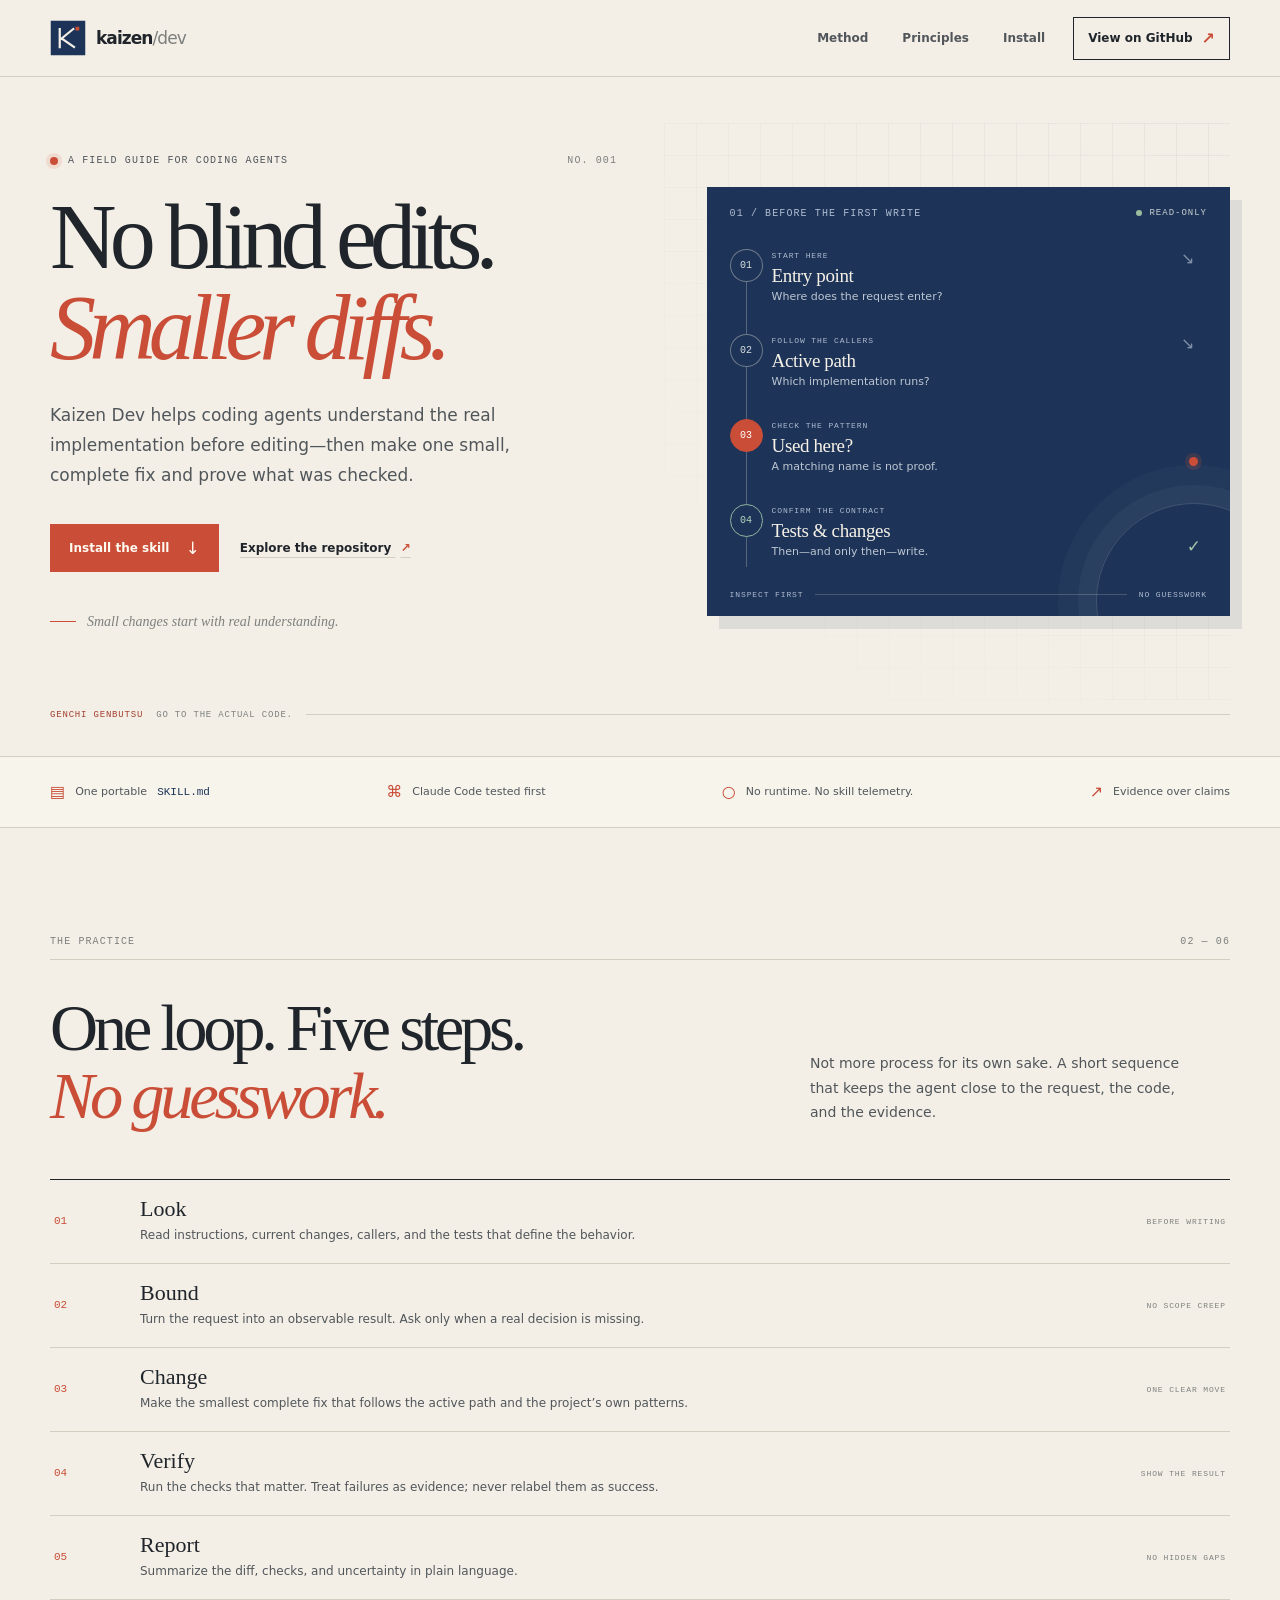
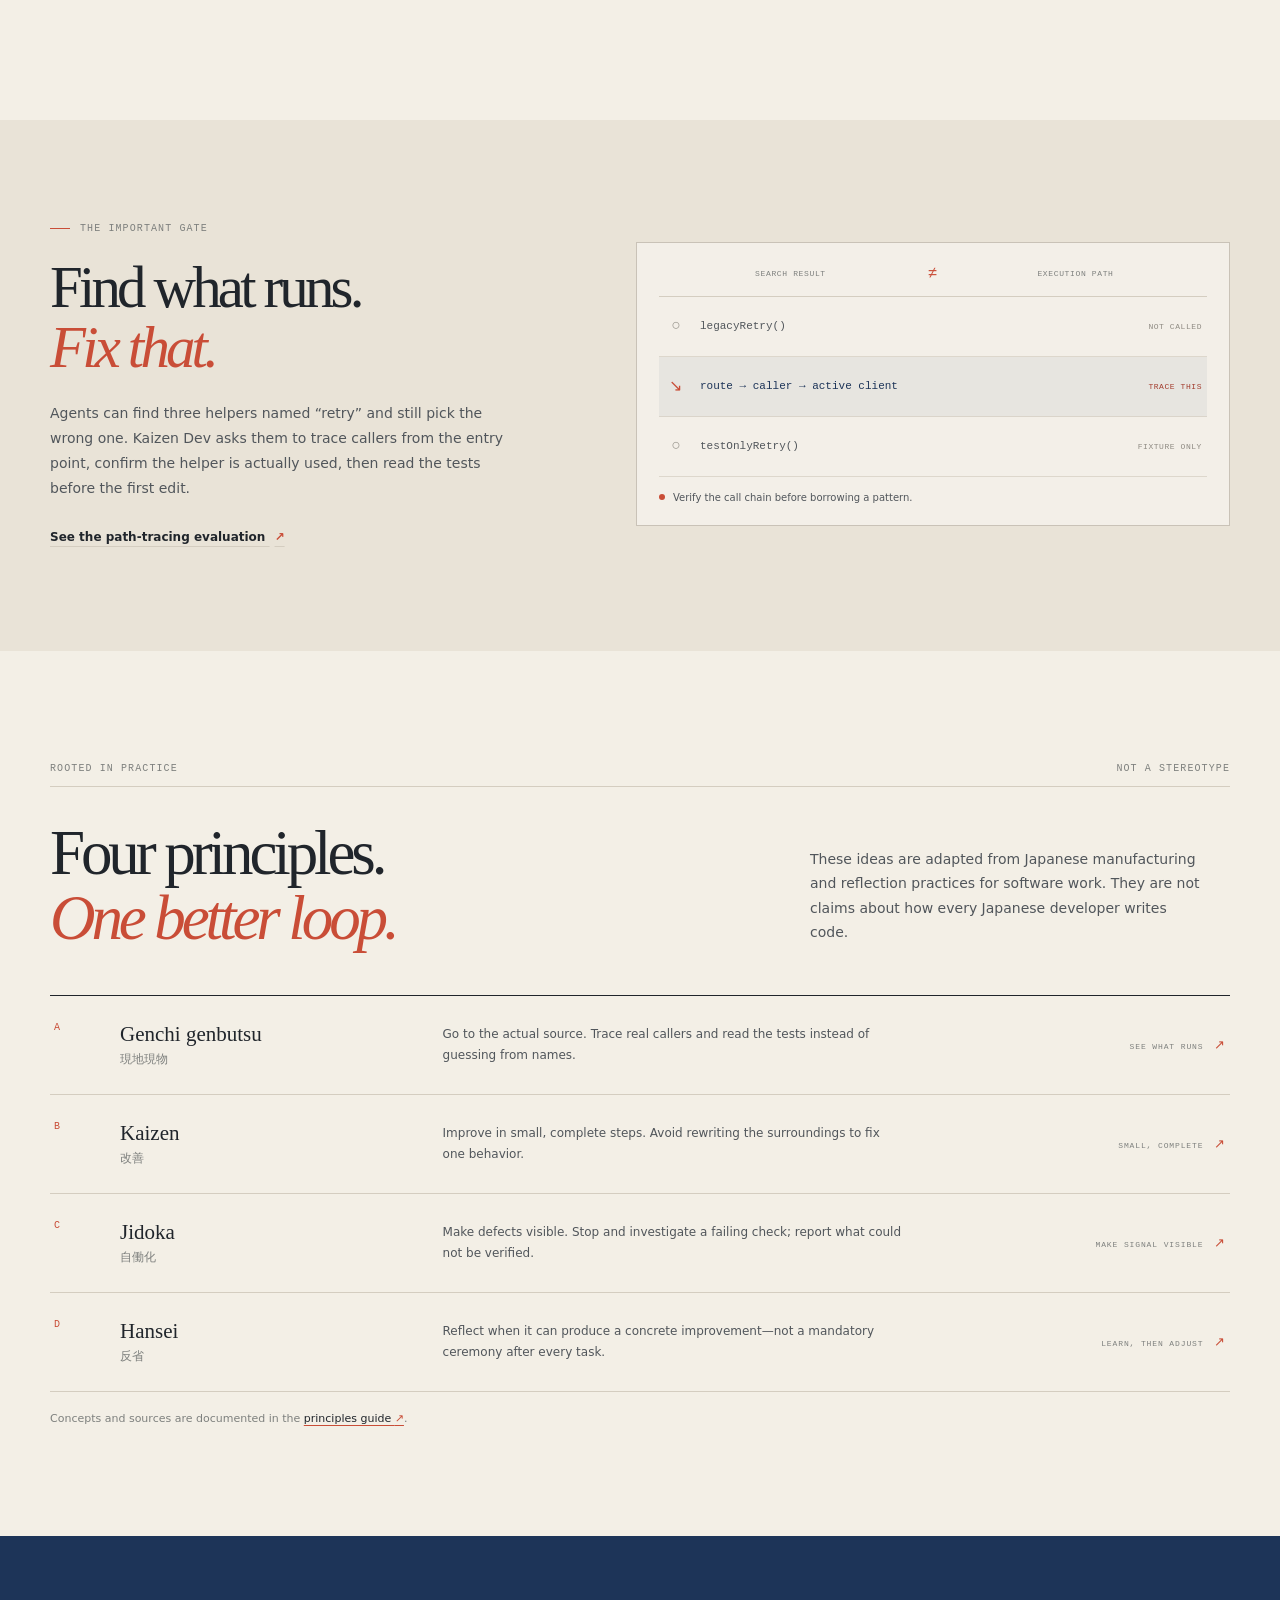
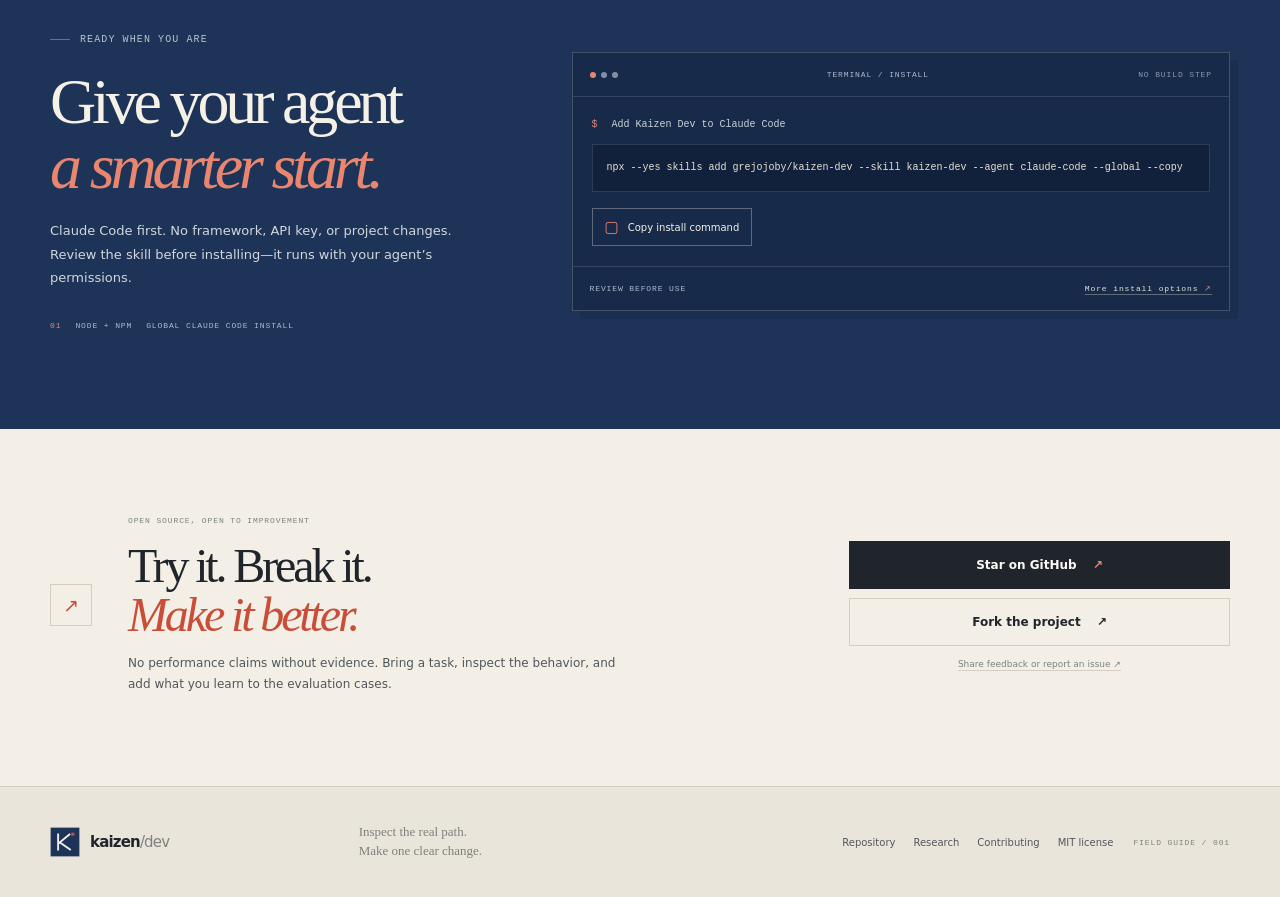
==== commit 07501094: "feat: sharpen landing page headlines" ====
--- a/site/index.html
+++ b/site/index.html
@@ -11,18 +11,18 @@
   <link rel="stylesheet" href="styles.css">
   <meta property="og:type" content="website">
   <meta property="og:site_name" content="Kaizen Dev">
-  <meta property="og:title" content="Read the path. Then change the code. — Kaizen Dev">
+  <meta property="og:title" content="No blind edits. Smaller diffs. — Kaizen Dev">
   <meta property="og:description" content="A portable coding-agent skill for focused, verified changes. Inspect the active code path before the first edit.">
   <meta property="og:url" content="https://grejojoby.github.io/kaizen-dev/">
   <meta property="og:image" content="https://grejojoby.github.io/kaizen-dev/assets/og-card.png">
   <meta property="og:image:width" content="1200">
   <meta property="og:image:height" content="630">
-  <meta property="og:image:alt" content="Kaizen Dev: read the path, then change the code. A focused workflow for coding agents.">
+  <meta property="og:image:alt" content="Kaizen Dev: No blind edits. Smaller diffs. A focused workflow for coding agents.">
   <meta name="twitter:card" content="summary_large_image">
-  <meta name="twitter:title" content="Read the path. Then change the code. — Kaizen Dev">
+  <meta name="twitter:title" content="No blind edits. Smaller diffs. — Kaizen Dev">
   <meta name="twitter:description" content="A portable coding-agent skill for focused, verified changes. Inspect the active code path before the first edit.">
   <meta name="twitter:image" content="https://grejojoby.github.io/kaizen-dev/assets/og-card.png">
-  <title>Read the path. Then change the code. — Kaizen Dev</title>
+  <title>No blind edits. Smaller diffs. — Kaizen Dev</title>
 </head>
 <body>
   <a class="skip-link" href="#main">Skip to content</a>
@@ -48,7 +48,7 @@
     <section class="hero section-wrap" id="top" aria-labelledby="hero-title">
       <div class="hero-copy">
         <p class="eyebrow"><span class="eyebrow-dot"></span> A field guide for coding agents <span class="eyebrow-index">No. 001</span></p>
-        <h1 id="hero-title">Read the path.<br><span>Then change</span><br>the code.</h1>
+        <h1 id="hero-title">No blind edits.<br><span>Smaller diffs.</span></h1>
         <p class="hero-lede">Kaizen Dev helps coding agents understand the real implementation before editing—then make one small, complete fix and prove what was checked.</p>
         <div class="hero-actions">
           <a class="button button-primary" href="#install">Install the skill <span aria-hidden="true">↓</span></a>
@@ -102,7 +102,7 @@
     <section class="method-section section-wrap" id="method" aria-labelledby="method-title">
       <div class="section-kicker"><span>THE PRACTICE</span><span>02 — 06</span></div>
       <div class="section-heading">
-        <h2 id="method-title">A calm loop.<br><em>Every task.</em></h2>
+        <h2 id="method-title">One loop. Five steps.<br><em>No guesswork.</em></h2>
         <p>Not more process for its own sake. A short sequence that keeps the agent close to the request, the code, and the evidence.</p>
       </div>
       <ol class="method-list">
@@ -118,7 +118,7 @@
       <div class="path-layout section-wrap">
         <div class="path-copy">
           <p class="section-label"><span class="red-rule"></span> THE IMPORTANT GATE</p>
-          <h2 id="path-title">A familiar filename<br>isn’t the <em>live path.</em></h2>
+          <h2 id="path-title">Find what runs.<br><em>Fix that.</em></h2>
           <p>Agents can find three helpers named “retry” and still pick the wrong one. Kaizen Dev asks them to trace callers from the entry point, confirm the helper is actually used, then read the tests before the first edit.</p>
           <a class="arrow-link" href="https://github.com/grejojoby/kaizen-dev/blob/main/evals/cases.json" target="_blank" rel="noreferrer">See the path-tracing evaluation <span aria-hidden="true">↗</span></a>
         </div>
@@ -135,7 +135,7 @@
     <section class="principles-section section-wrap" id="principles" aria-labelledby="principles-title">
       <div class="section-kicker"><span>ROOTED IN PRACTICE</span><span>NOT A STEREOTYPE</span></div>
       <div class="section-heading principles-heading">
-        <h2 id="principles-title">Japanese roots.<br><em>Practical rules.</em></h2>
+        <h2 id="principles-title">Four principles.<br><em>One better loop.</em></h2>
         <p>These ideas are adapted from Japanese manufacturing and reflection practices for software work. They are not claims about how every Japanese developer writes code.</p>
       </div>
       <div class="principle-list">
@@ -171,7 +171,7 @@
       <div class="install-layout section-wrap">
         <div class="install-copy">
           <p class="section-label"><span class="red-rule"></span> READY WHEN YOU ARE</p>
-          <h2 id="install-title">Add one small<br><em>skill. Start there.</em></h2>
+          <h2 id="install-title">Give your agent<br><em>a smarter start.</em></h2>
           <p>Claude Code first. No framework, API key, or project changes. Review the skill before installing—it runs with your agent’s permissions.</p>
           <div class="install-meta"><span>01</span><span>NODE + NPM</span><span>GLOBAL CLAUDE CODE INSTALL</span></div>
         </div>
@@ -192,7 +192,7 @@
       <div class="opensource-mark" aria-hidden="true">↗</div>
       <div class="opensource-copy">
         <p class="section-label">OPEN SOURCE, OPEN TO IMPROVEMENT</p>
-        <h2 id="open-source-title">Try it on a real task.<br><em>Help us make it better.</em></h2>
+        <h2 id="open-source-title">Try it. Break it.<br><em>Make it better.</em></h2>
         <p>No performance claims without evidence. Bring a task, inspect the behavior, and add what you learn to the evaluation cases.</p>
       </div>
       <div class="opensource-actions">
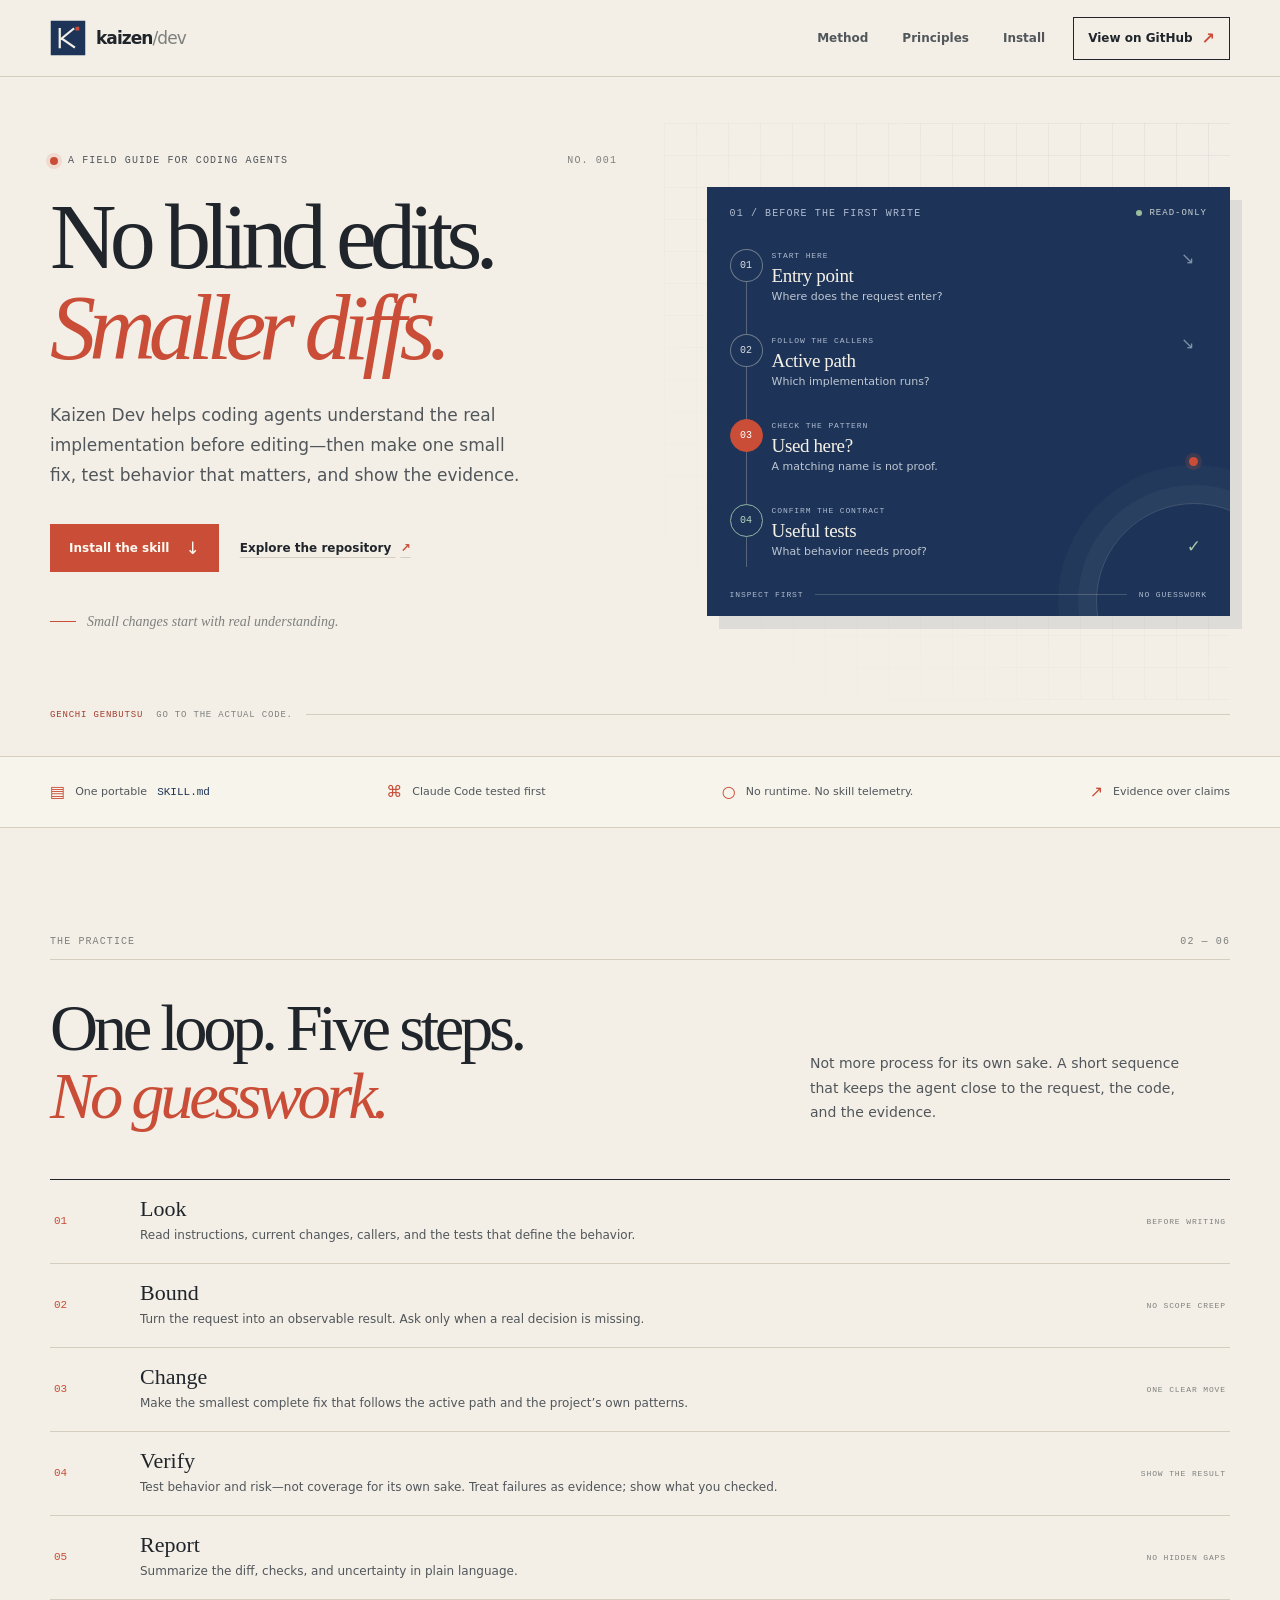
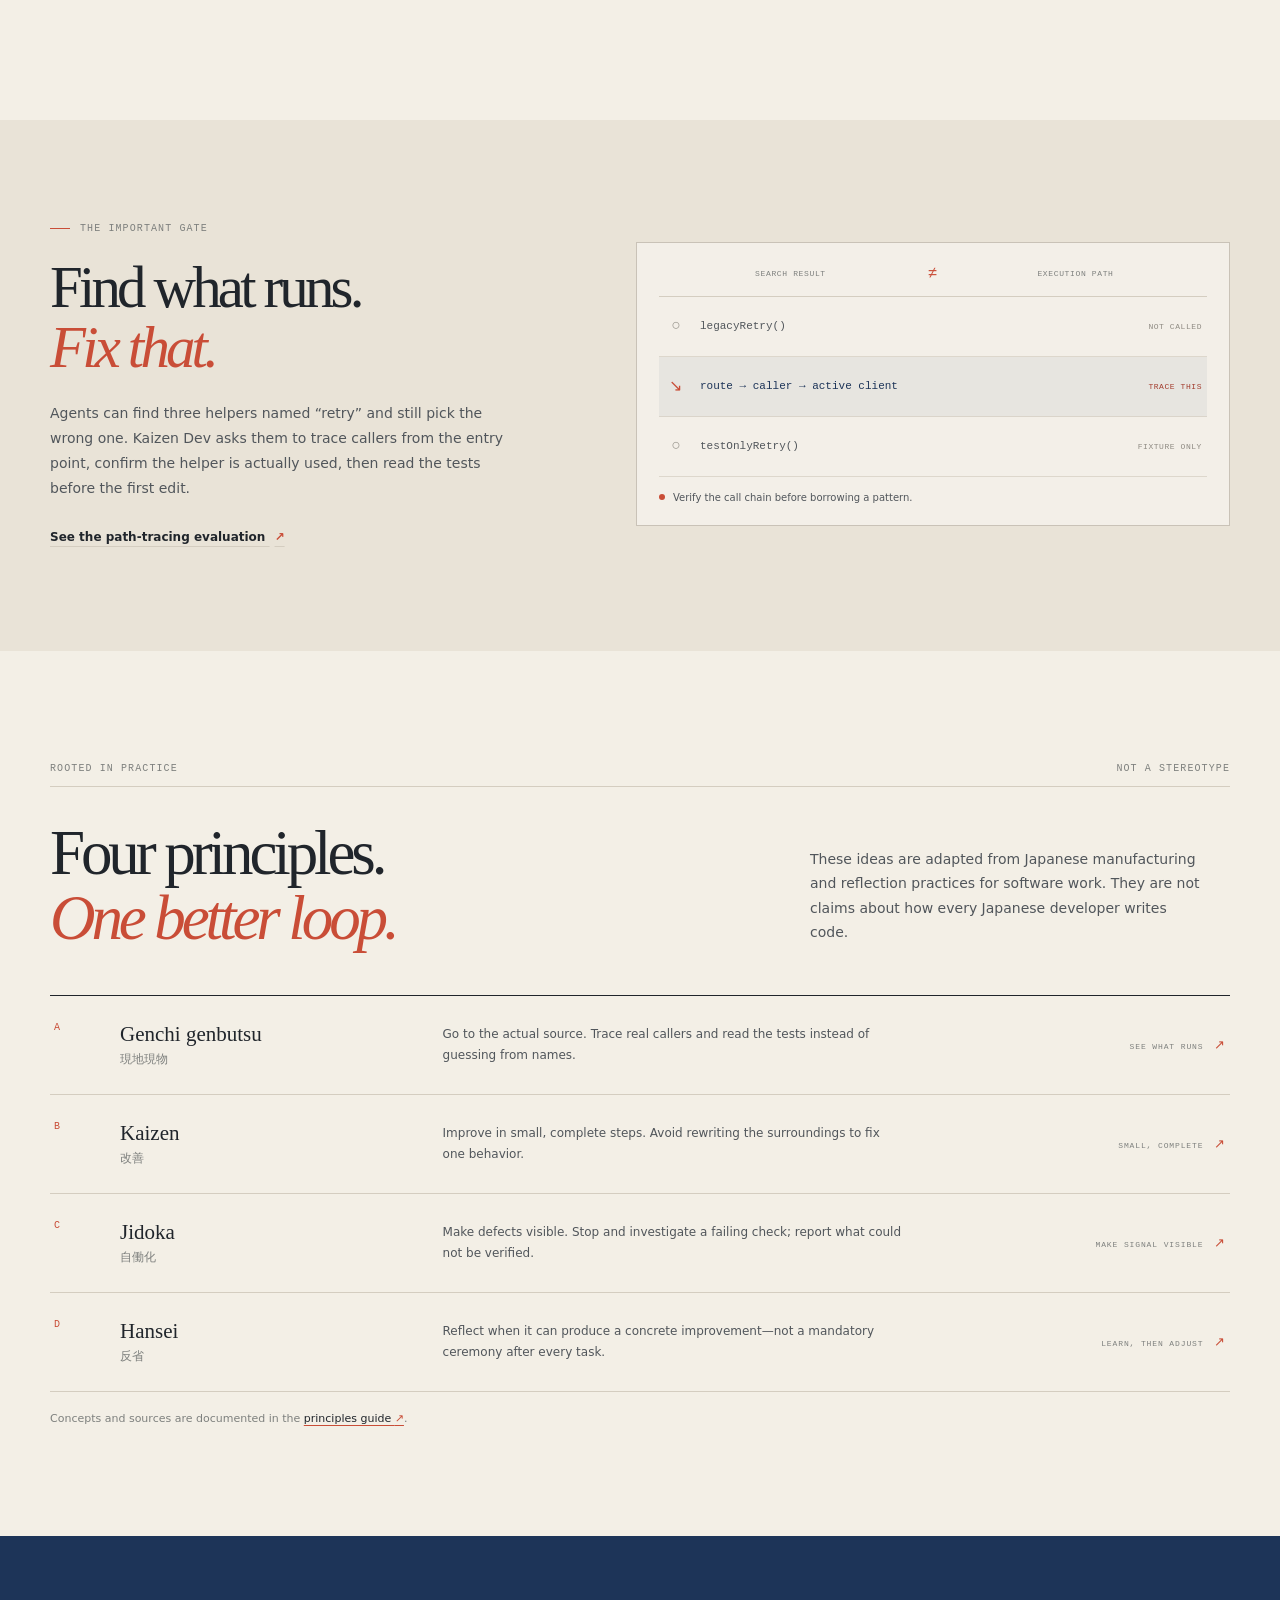
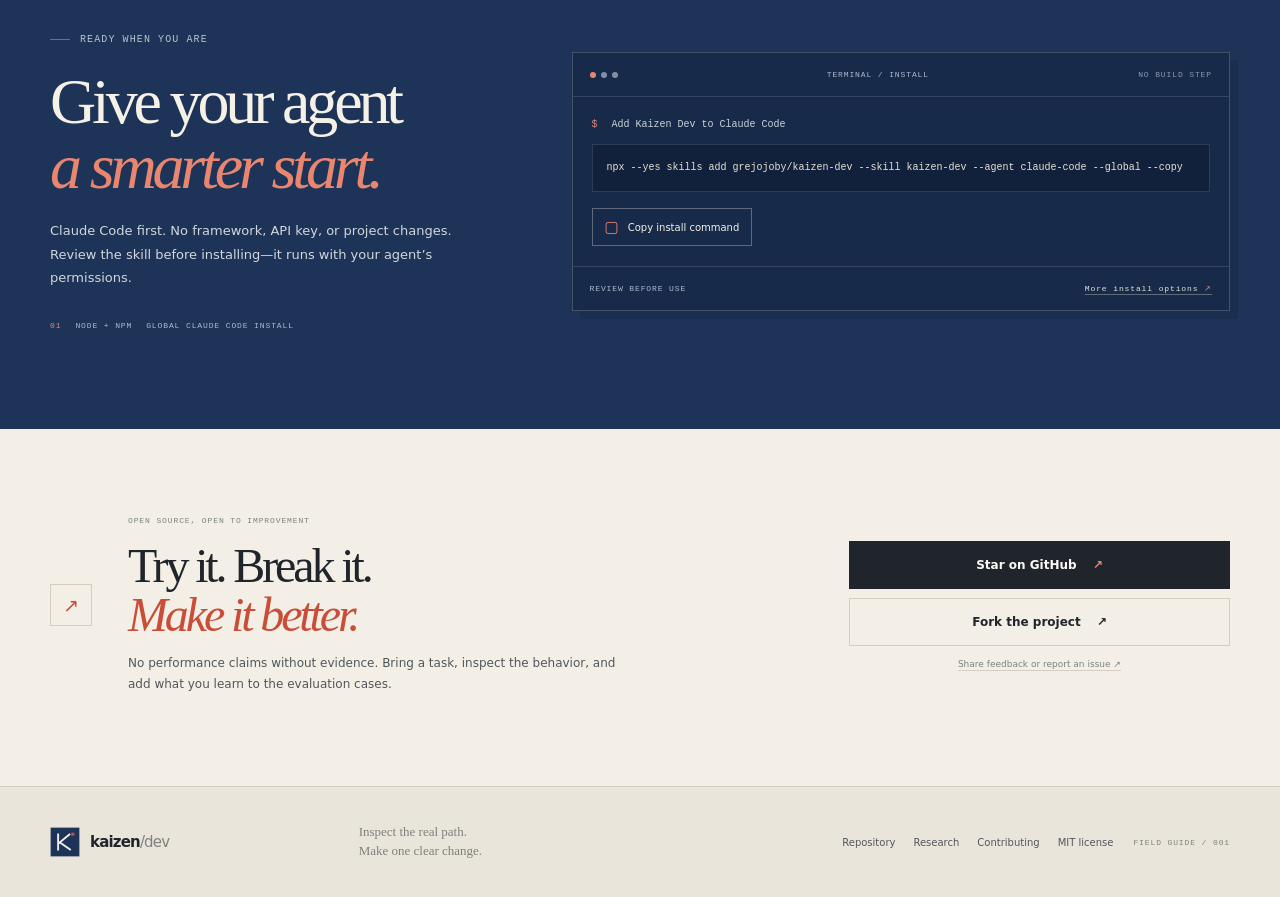
==== commit eec6fda2: "feat: guide agents toward purposeful tests" ====
--- a/site/index.html
+++ b/site/index.html
@@ -4,7 +4,7 @@
   <meta charset="utf-8">
   <meta name="viewport" content="width=device-width, initial-scale=1">
   <meta name="theme-color" content="#f3efe6">
-  <meta name="description" content="Help coding agents trace the active code path, make the smallest complete change, verify it, and show evidence. A portable Agent Skill for Claude Code and more.">
+  <meta name="description" content="Help coding agents trace the active path, make focused changes, and test meaningful behavior—not coverage for its own sake.">
   <meta name="keywords" content="agent skills, coding agents, software engineering, developer tools, Claude Code">
   <link rel="canonical" href="https://grejojoby.github.io/kaizen-dev/">
   <link rel="icon" type="image/svg+xml" href="assets/mark.svg">
@@ -12,7 +12,7 @@
   <meta property="og:type" content="website">
   <meta property="og:site_name" content="Kaizen Dev">
   <meta property="og:title" content="No blind edits. Smaller diffs. — Kaizen Dev">
-  <meta property="og:description" content="A portable coding-agent skill for focused, verified changes. Inspect the active code path before the first edit.">
+  <meta property="og:description" content="A portable coding-agent skill: inspect the active path, make the smallest complete change, and test meaningful behavior—not coverage for its own sake.">
   <meta property="og:url" content="https://grejojoby.github.io/kaizen-dev/">
   <meta property="og:image" content="https://grejojoby.github.io/kaizen-dev/assets/og-card.png">
   <meta property="og:image:width" content="1200">
@@ -20,7 +20,7 @@
   <meta property="og:image:alt" content="Kaizen Dev: No blind edits. Smaller diffs. A focused workflow for coding agents.">
   <meta name="twitter:card" content="summary_large_image">
   <meta name="twitter:title" content="No blind edits. Smaller diffs. — Kaizen Dev">
-  <meta name="twitter:description" content="A portable coding-agent skill for focused, verified changes. Inspect the active code path before the first edit.">
+  <meta name="twitter:description" content="A portable coding-agent skill: inspect the active path, make the smallest complete change, and test meaningful behavior—not coverage for its own sake.">
   <meta name="twitter:image" content="https://grejojoby.github.io/kaizen-dev/assets/og-card.png">
   <title>No blind edits. Smaller diffs. — Kaizen Dev</title>
 </head>
@@ -49,7 +49,7 @@
       <div class="hero-copy">
         <p class="eyebrow"><span class="eyebrow-dot"></span> A field guide for coding agents <span class="eyebrow-index">No. 001</span></p>
         <h1 id="hero-title">No blind edits.<br><span>Smaller diffs.</span></h1>
-        <p class="hero-lede">Kaizen Dev helps coding agents understand the real implementation before editing—then make one small, complete fix and prove what was checked.</p>
+        <p class="hero-lede">Kaizen Dev helps coding agents understand the real implementation before editing—then make one small fix, test behavior that matters, and show the evidence.</p>
         <div class="hero-actions">
           <a class="button button-primary" href="#install">Install the skill <span aria-hidden="true">↓</span></a>
           <a class="text-link" href="https://github.com/grejojoby/kaizen-dev" target="_blank" rel="noreferrer">Explore the repository <span aria-hidden="true">↗</span></a>
@@ -80,7 +80,7 @@
           </div>
           <div class="trace-node trace-node-final">
             <span class="trace-index">04</span>
-            <div><span class="trace-label">CONFIRM THE CONTRACT</span><strong>Tests &amp; changes</strong><small>Then—and only then—write.</small></div>
+            <div><span class="trace-label">CONFIRM THE CONTRACT</span><strong>Useful tests</strong><small>What behavior needs proof?</small></div>
             <span class="trace-check" aria-hidden="true">✓</span>
           </div>
         </div>
@@ -109,7 +109,7 @@
         <li><span class="method-number">01</span><div><h3>Look</h3><p>Read instructions, current changes, callers, and the tests that define the behavior.</p></div><span class="method-tag">BEFORE WRITING</span></li>
         <li><span class="method-number">02</span><div><h3>Bound</h3><p>Turn the request into an observable result. Ask only when a real decision is missing.</p></div><span class="method-tag">NO SCOPE CREEP</span></li>
         <li><span class="method-number">03</span><div><h3>Change</h3><p>Make the smallest complete fix that follows the active path and the project’s own patterns.</p></div><span class="method-tag">ONE CLEAR MOVE</span></li>
-        <li><span class="method-number">04</span><div><h3>Verify</h3><p>Run the checks that matter. Treat failures as evidence; never relabel them as success.</p></div><span class="method-tag">SHOW THE RESULT</span></li>
+        <li><span class="method-number">04</span><div><h3>Verify</h3><p>Test behavior and risk—not coverage for its own sake. Treat failures as evidence; show what you checked.</p></div><span class="method-tag">SHOW THE RESULT</span></li>
         <li><span class="method-number">05</span><div><h3>Report</h3><p>Summarize the diff, checks, and uncertainty in plain language.</p></div><span class="method-tag">NO HIDDEN GAPS</span></li>
       </ol>
     </section>
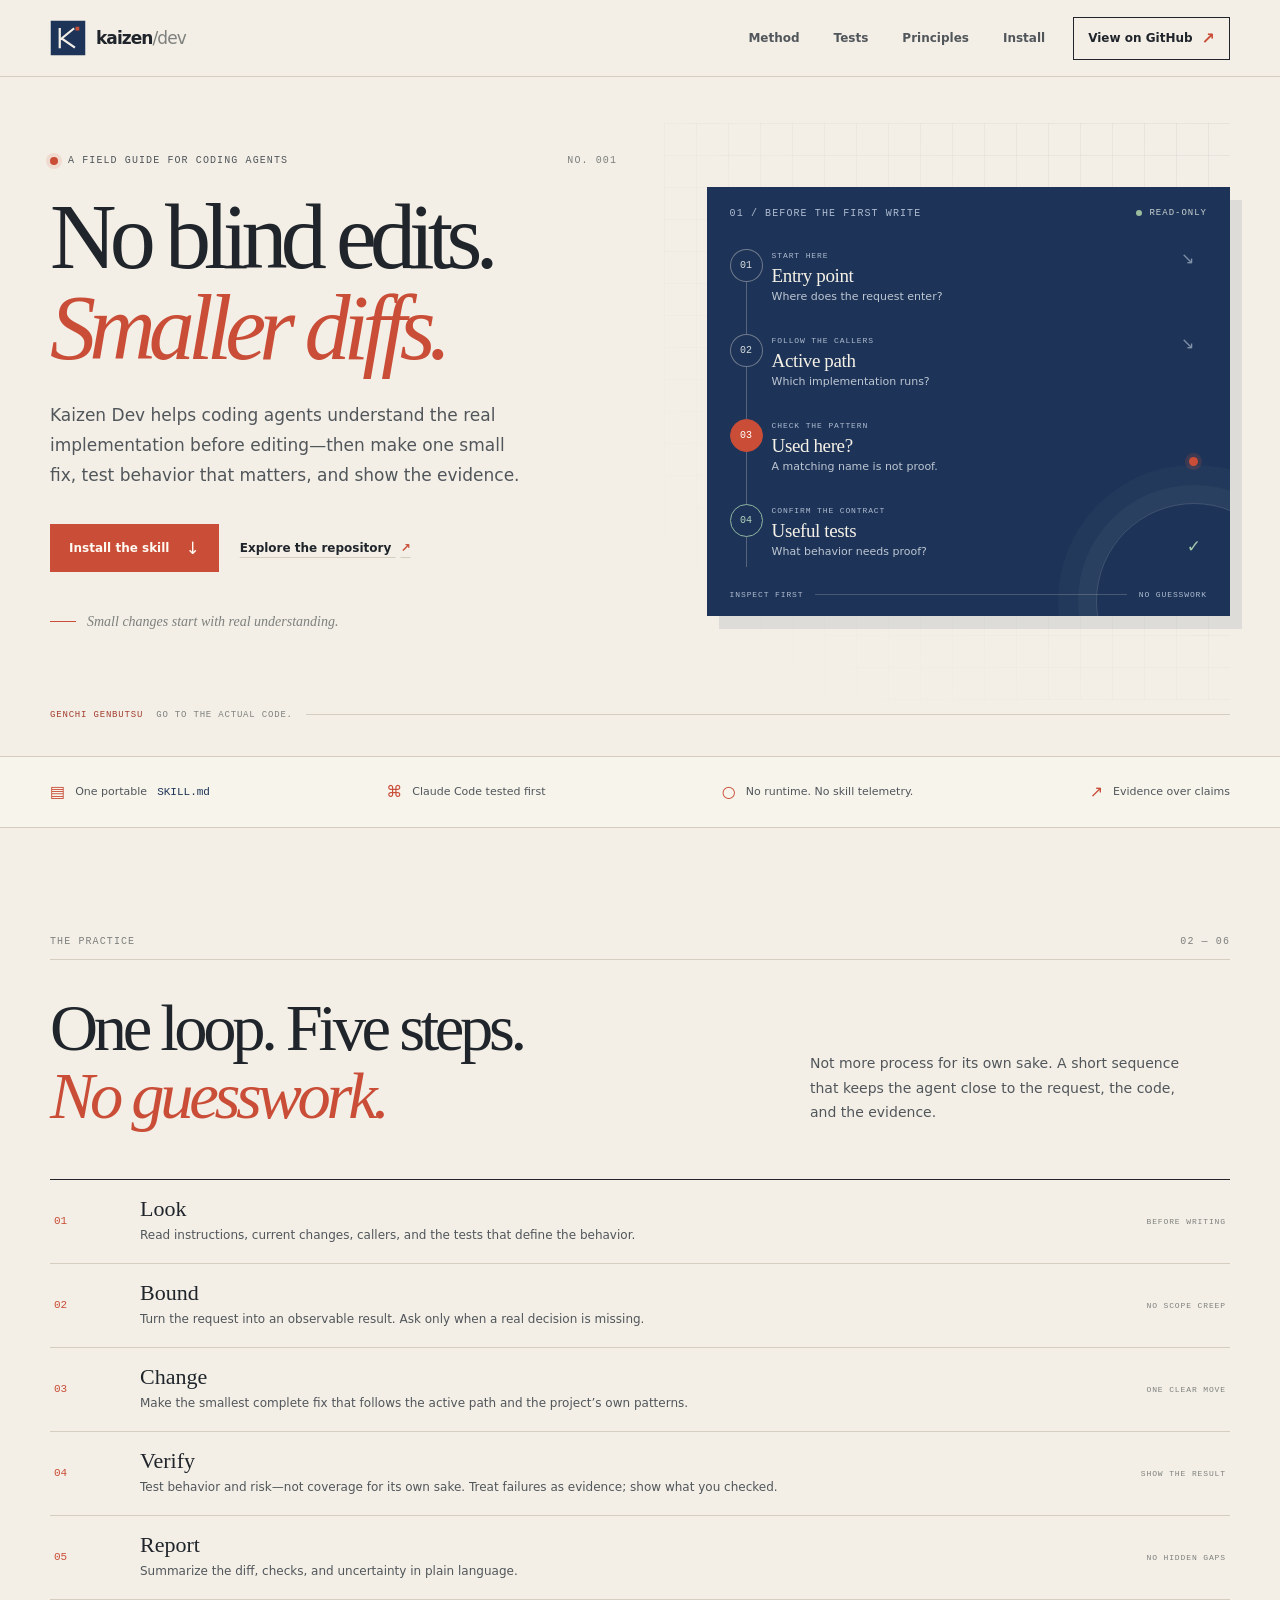
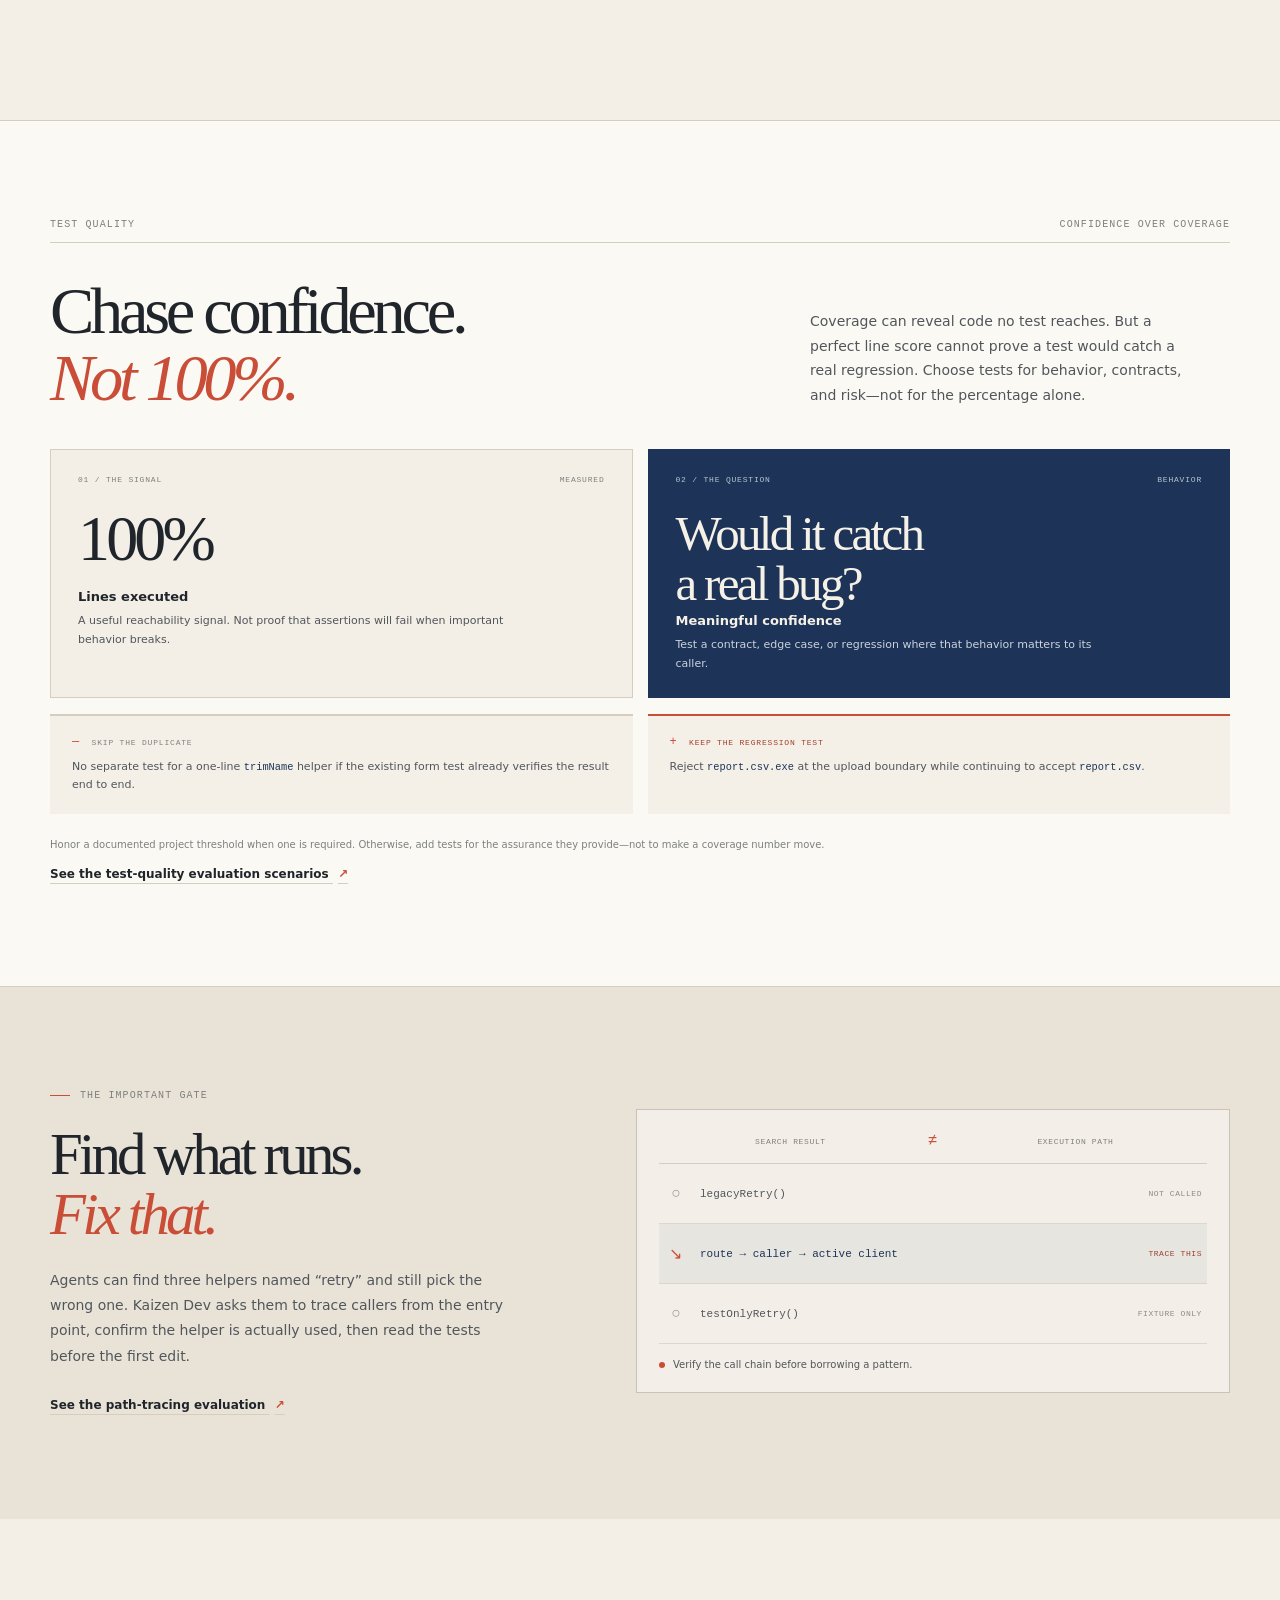
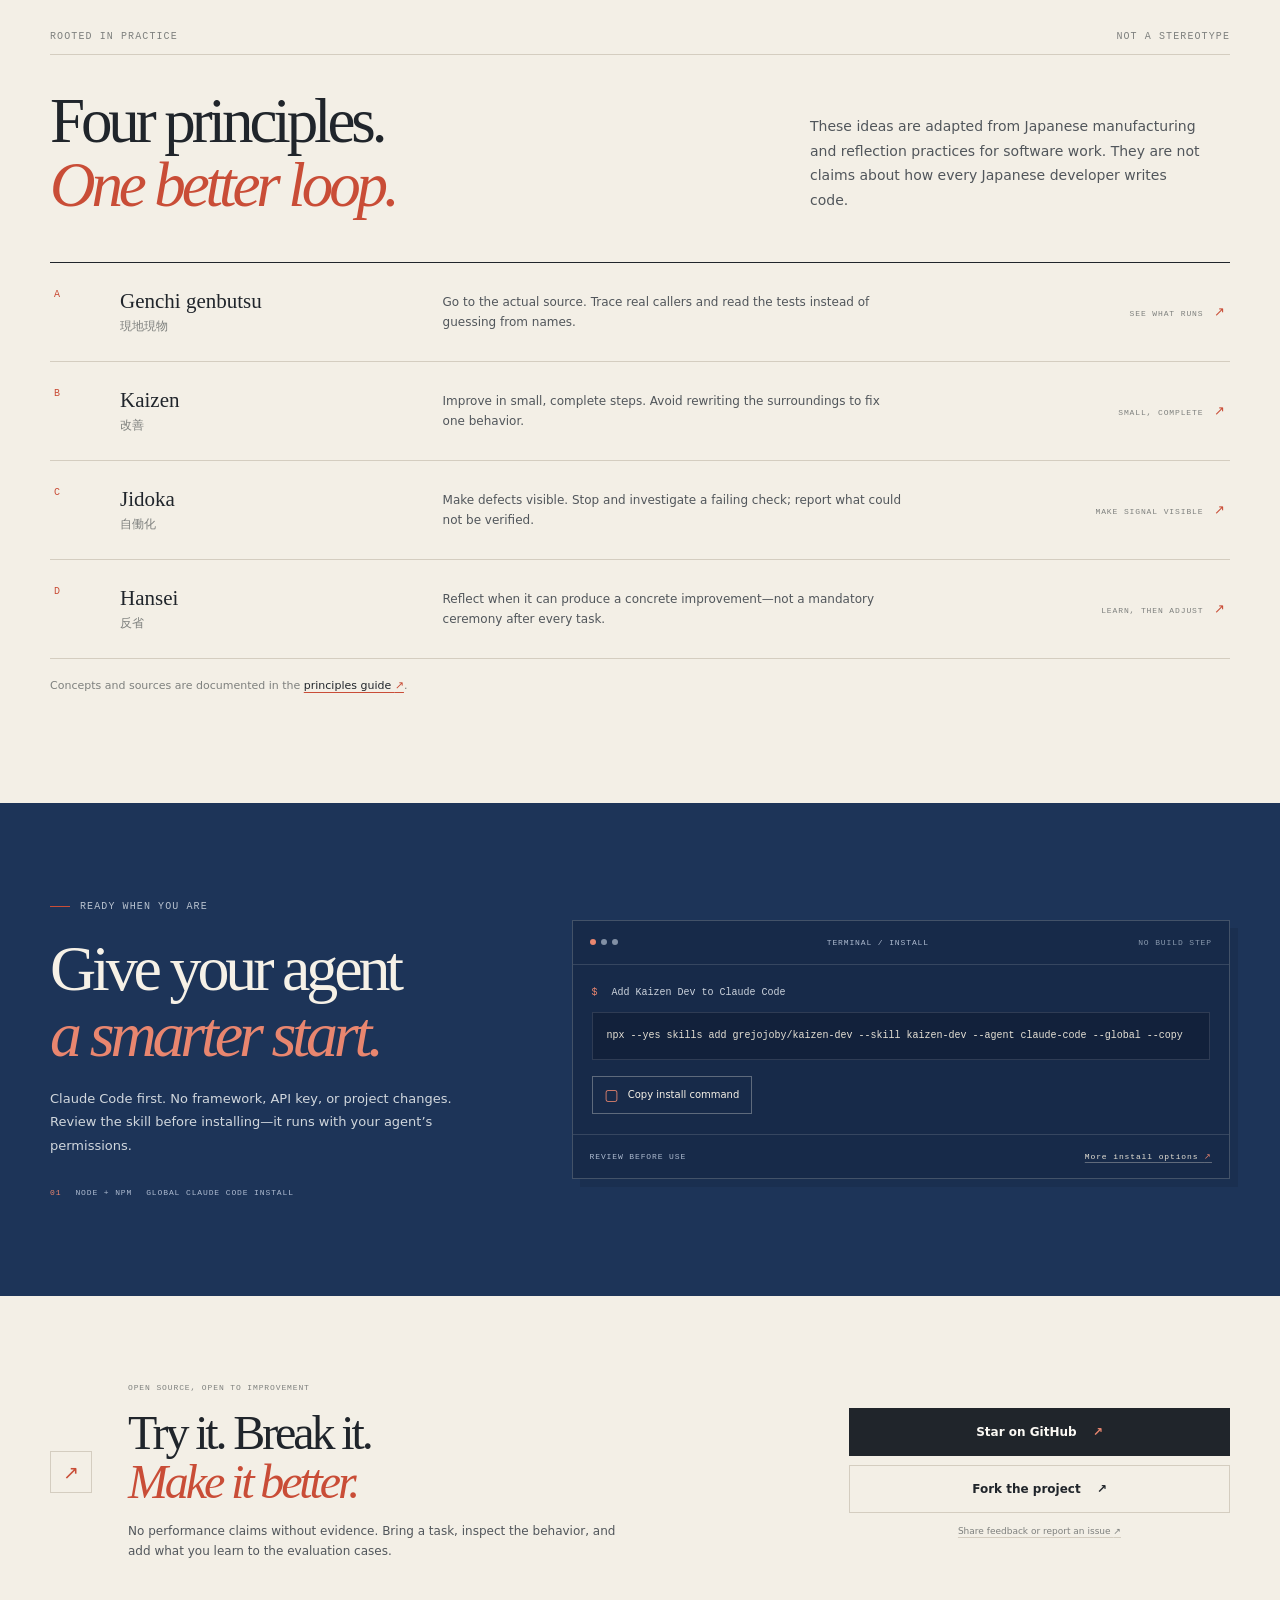
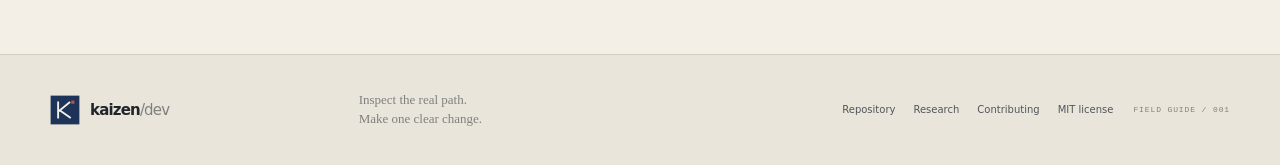
==== commit d87ef734: "feat: add test quality landing section" ====
--- a/site/index.html
+++ b/site/index.html
@@ -35,6 +35,7 @@
       </a>
       <nav class="main-nav" aria-label="Main navigation">
         <a href="#method">Method</a>
+        <a href="#test-quality">Tests</a>
         <a href="#principles">Principles</a>
         <a href="#install">Install</a>
       </nav>
@@ -112,6 +113,45 @@
         <li><span class="method-number">04</span><div><h3>Verify</h3><p>Test behavior and risk—not coverage for its own sake. Treat failures as evidence; show what you checked.</p></div><span class="method-tag">SHOW THE RESULT</span></li>
         <li><span class="method-number">05</span><div><h3>Report</h3><p>Summarize the diff, checks, and uncertainty in plain language.</p></div><span class="method-tag">NO HIDDEN GAPS</span></li>
       </ol>
+    </section>
+
+    <section class="test-quality-section" id="test-quality" aria-labelledby="test-quality-title">
+      <div class="test-quality-inner section-wrap">
+        <div class="section-kicker"><span>TEST QUALITY</span><span>CONFIDENCE OVER COVERAGE</span></div>
+        <div class="section-heading test-quality-heading">
+          <h2 id="test-quality-title">Chase confidence.<br><em>Not 100%.</em></h2>
+          <p>Coverage can reveal code no test reaches. But a perfect line score cannot prove a test would catch a real regression. Choose tests for behavior, contracts, and risk—not for the percentage alone.</p>
+        </div>
+
+        <div class="test-quality-cards">
+          <article class="test-quality-card coverage-card">
+            <div class="test-quality-card-meta"><span>01 / THE SIGNAL</span><span>MEASURED</span></div>
+            <strong class="test-quality-display">100%</strong>
+            <h3>Lines executed</h3>
+            <p>A useful reachability signal. Not proof that assertions will fail when important behavior breaks.</p>
+          </article>
+          <article class="test-quality-card confidence-card">
+            <div class="test-quality-card-meta"><span>02 / THE QUESTION</span><span>BEHAVIOR</span></div>
+            <strong class="test-quality-display">Would it catch<br>a real bug?</strong>
+            <h3>Meaningful confidence</h3>
+            <p>Test a contract, edge case, or regression where that behavior matters to its caller.</p>
+          </article>
+        </div>
+
+        <div class="test-quality-examples" aria-label="Examples of sensible test choices">
+          <article class="test-quality-example test-quality-example-skip">
+            <p class="test-example-label"><span aria-hidden="true">—</span> SKIP THE DUPLICATE</p>
+            <p>No separate test for a one-line <code>trimName</code> helper if the existing form test already verifies the result end to end.</p>
+          </article>
+          <article class="test-quality-example test-quality-example-add">
+            <p class="test-example-label"><span aria-hidden="true">+</span> KEEP THE REGRESSION TEST</p>
+            <p>Reject <code>report.csv.exe</code> at the upload boundary while continuing to accept <code>report.csv</code>.</p>
+          </article>
+        </div>
+
+        <p class="test-quality-note">Honor a documented project threshold when one is required. Otherwise, add tests for the assurance they provide—not to make a coverage number move.</p>
+        <a class="arrow-link" href="https://github.com/grejojoby/kaizen-dev/blob/main/evals/cases.json" target="_blank" rel="noreferrer">See the test-quality evaluation scenarios <span aria-hidden="true">↗</span></a>
+      </div>
     </section>
 
     <section class="path-section" aria-labelledby="path-title">
--- a/site/styles.css
+++ b/site/styles.css
@@ -107,6 +107,30 @@
 .method-list h3 { margin: 0 0 4px; font-family: var(--serif); font-size: 22px; font-weight: 500; }
 .method-list p { margin: 0; color: var(--ink-soft); font-size: 12px; line-height: 1.6; }
 .method-tag { justify-self: end; color: var(--ink-faint); font-size: 8px; text-align: right; }
+
+.test-quality-section { border-block: 1px solid var(--rule); background: var(--paper-light); }
+.test-quality-inner { padding-block: 98px 104px; }
+.test-quality-heading { margin-bottom: 37px; }
+.test-quality-cards { display: grid; grid-template-columns: 1fr 1fr; gap: 15px; }
+.test-quality-card { min-height: 247px; padding: 25px 27px 23px; border: 1px solid var(--rule); background: var(--paper); }
+.test-quality-card-meta { display: flex; align-items: center; justify-content: space-between; gap: 12px; color: var(--ink-faint); font-family: var(--mono); font-size: 8px; letter-spacing: .1em; }
+.test-quality-display { display: block; min-height: 76px; margin-top: 25px; color: var(--ink); font-family: var(--serif); font-size: 64px; font-weight: 500; letter-spacing: -.06em; line-height: .95; }
+.test-quality-card h3 { margin: 4px 0 8px; font-size: 13px; font-weight: 700; }
+.test-quality-card > p { max-width: 430px; margin: 0; color: var(--ink-soft); font-size: 11px; line-height: 1.7; }
+.confidence-card { border-color: var(--indigo); background: var(--indigo); color: #f6f1e7; }
+.confidence-card .test-quality-card-meta { color: #b7c3d2; }
+.confidence-card .test-quality-display { color: #f6f1e7; font-size: clamp(33px, 4vw, 49px); letter-spacing: -.055em; line-height: 1.02; }
+.confidence-card h3 { color: #f6f1e7; }
+.confidence-card > p { color: #cbd2dc; }
+.test-quality-examples { display: grid; grid-template-columns: 1fr 1fr; gap: 15px; margin-top: 16px; }
+.test-quality-example { padding: 19px 22px; border-top: 2px solid var(--rule); background: rgba(233, 227, 215, .42); }
+.test-quality-example-add { border-top-color: var(--red); }
+.test-example-label { margin: 0 0 9px; color: var(--ink-faint); font-family: var(--mono); font-size: 8px; letter-spacing: .1em; }
+.test-quality-example-add .test-example-label { color: var(--red-dark); }
+.test-example-label span { margin-right: 6px; color: var(--red); font-size: 12px; }
+.test-quality-example > p:last-child { margin: 0; color: var(--ink-soft); font-size: 11px; line-height: 1.7; }
+.test-quality-example code { color: var(--indigo); font-family: var(--mono); font-size: .94em; }
+.test-quality-note { margin: 22px 0 8px; color: var(--ink-faint); font-size: 10px; line-height: 1.7; }
 
 .path-section { overflow: hidden; background: var(--paper-deep); }
 .path-layout { display: grid; grid-template-columns: minmax(0, .91fr) minmax(410px, 1.09fr); gap: 90px; align-items: center; padding-top: 103px; padding-bottom: 106px; }
@@ -238,6 +262,7 @@
   .signal-strip code { font-size: 9px; }
   .signal-symbol { font-size: 13px; }
   .method-section, .principles-section { padding-top: 72px; padding-bottom: 78px; }
+  .test-quality-inner { padding-block: 72px 78px; }
   .section-heading { grid-template-columns: 1fr; gap: 16px; margin: 26px 0 34px; }
   .section-heading h2 { font-size: 48px; }
   .section-heading > p { font-size: 12px; }
@@ -245,6 +270,16 @@
   .method-list h3 { font-size: 20px; }
   .method-list p { font-size: 11px; }
   .method-tag { grid-column: 2; justify-self: start; margin-top: -3px; font-size: 7px; }
+  .test-quality-heading { gap: 15px; margin-bottom: 27px; }
+  .test-quality-heading h2 { font-size: 45px; }
+  .test-quality-heading > p { font-size: 12px; }
+  .test-quality-cards, .test-quality-examples { grid-template-columns: 1fr; gap: 11px; }
+  .test-quality-card { min-height: 0; padding: 19px 18px 20px; }
+  .test-quality-display { min-height: 61px; margin-top: 20px; font-size: 54px; }
+  .confidence-card .test-quality-display { min-height: 67px; font-size: 37px; }
+  .test-quality-card > p, .test-quality-example > p:last-child { font-size: 11px; }
+  .test-quality-example { padding: 16px 17px; }
+  .test-quality-note { font-size: 10px; }
   .path-layout { gap: 28px; padding-top: 72px; padding-bottom: 75px; }
   .path-copy h2 { font-size: 43px; }
   .path-copy > p:not(.section-label) { font-size: 12px; }
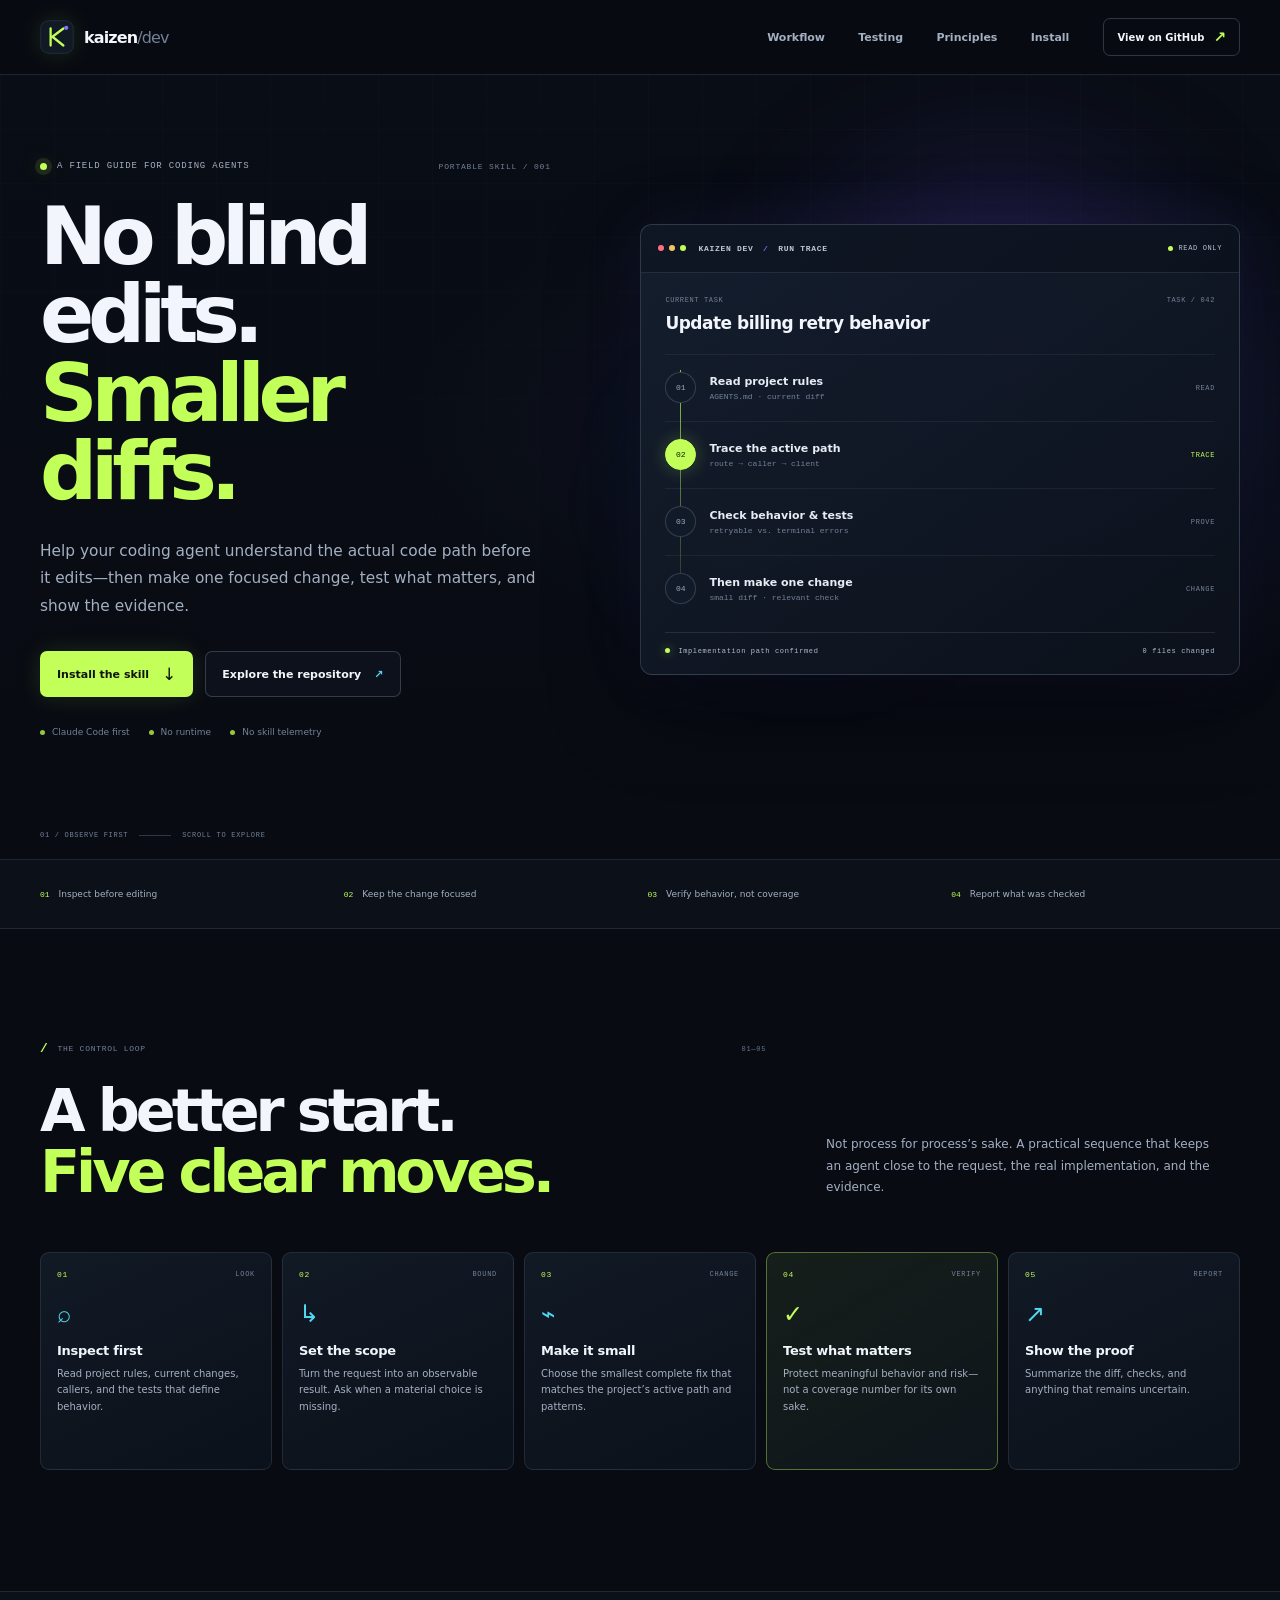
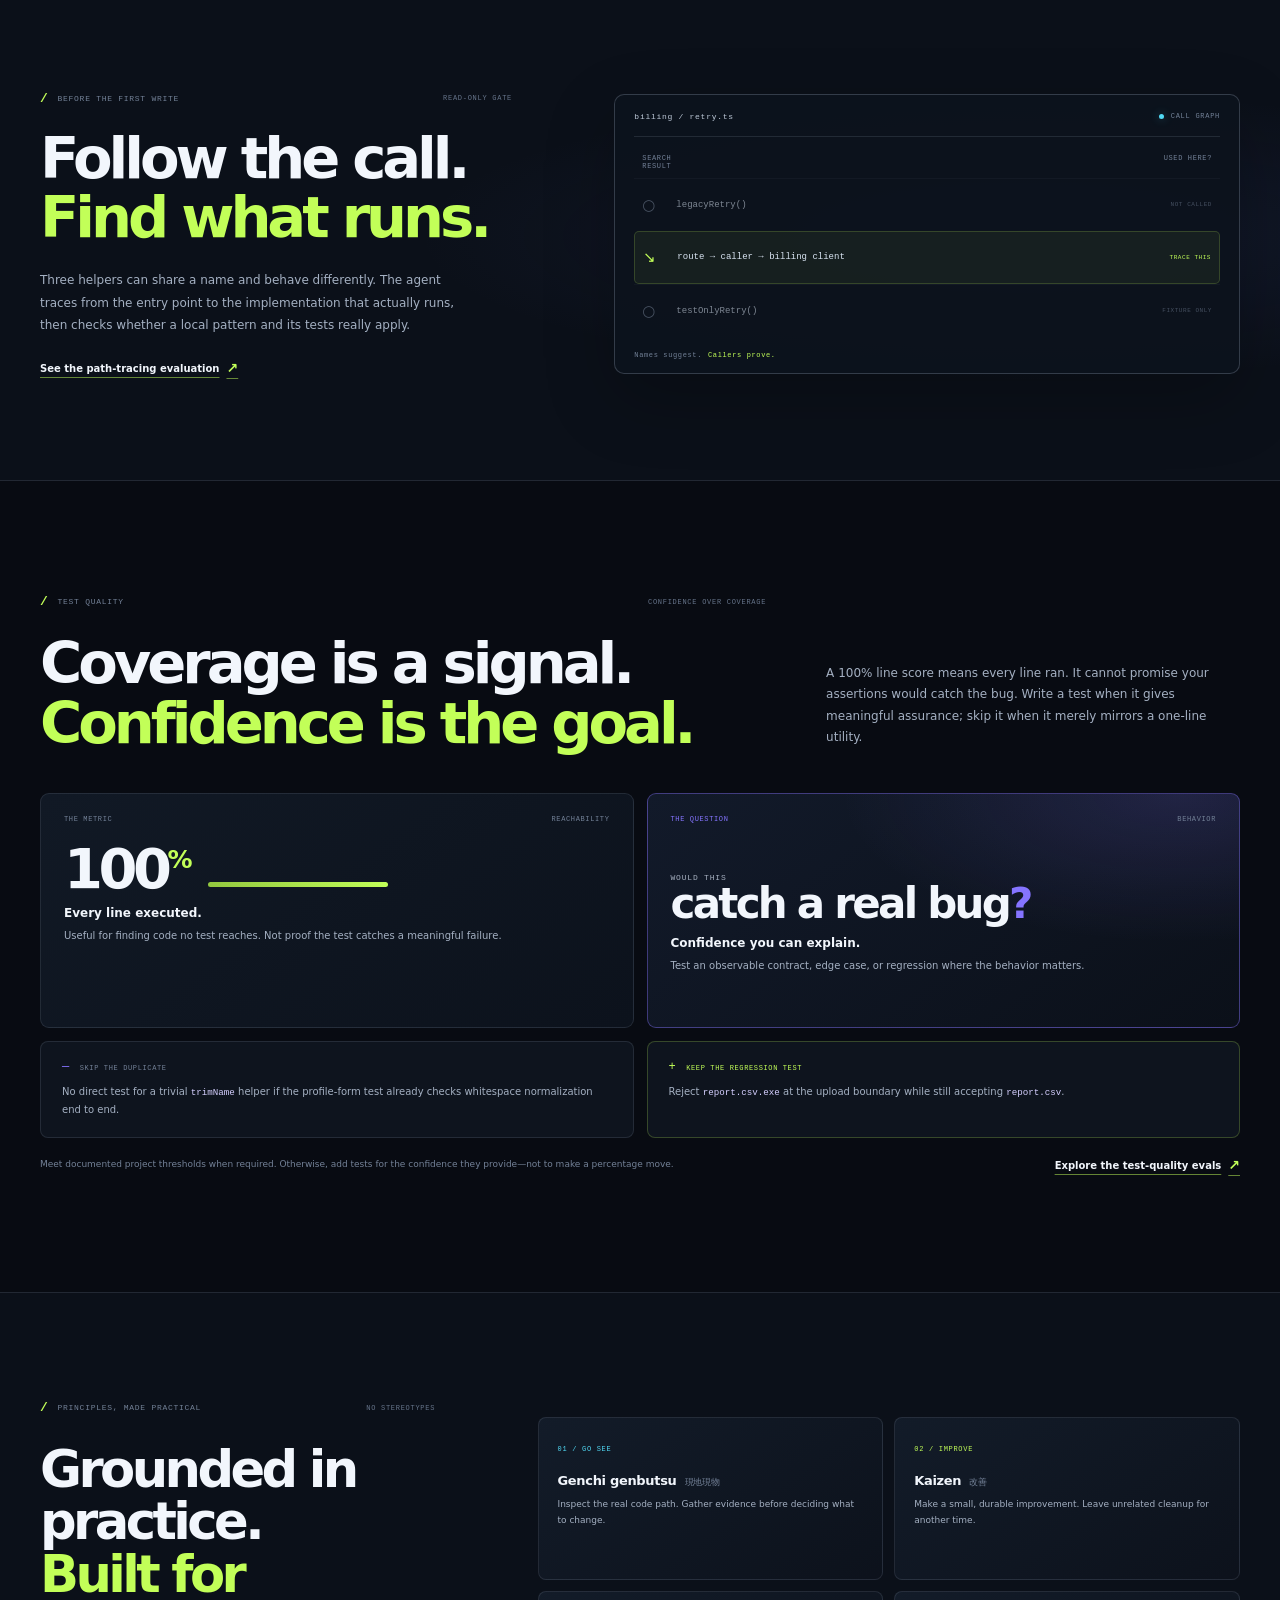
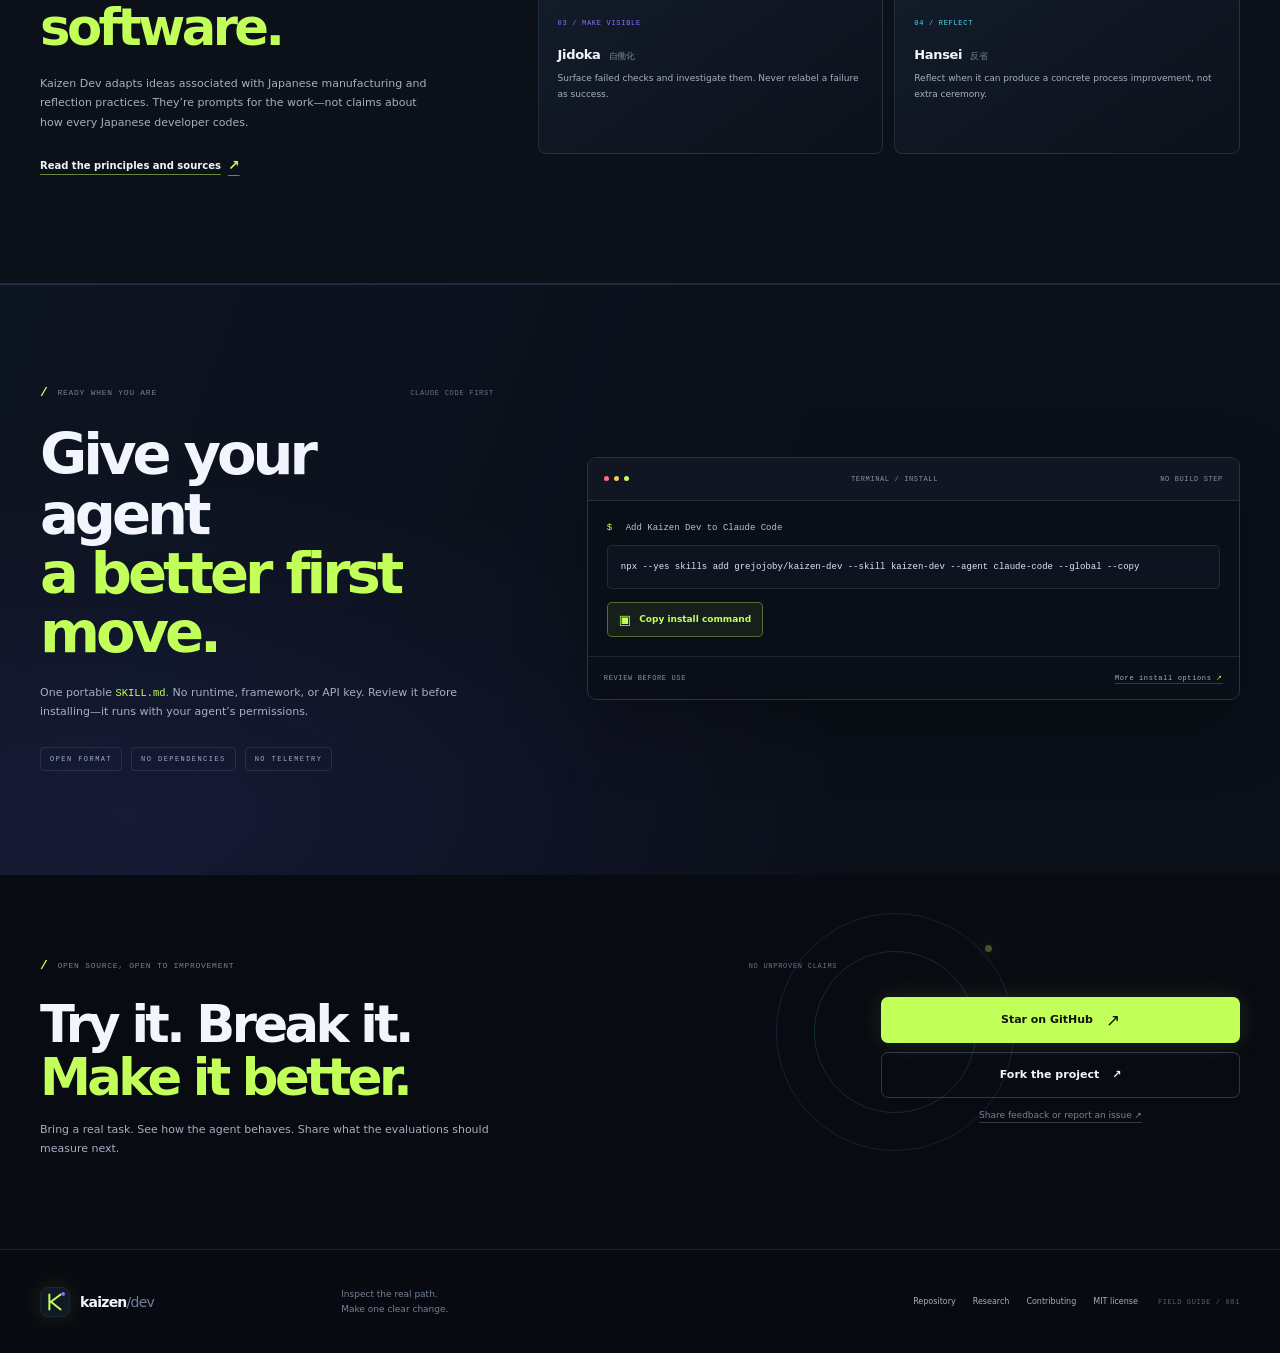
==== commit c424cf93: "design: refresh landing page with midnight tech system" ====
--- a/site/index.html
+++ b/site/index.html
@@ -3,26 +3,26 @@
 <head>
   <meta charset="utf-8">
   <meta name="viewport" content="width=device-width, initial-scale=1">
-  <meta name="theme-color" content="#f3efe6">
-  <meta name="description" content="Help coding agents trace the active path, make focused changes, and test meaningful behavior—not coverage for its own sake.">
+  <meta name="theme-color" content="#080b12">
+  <meta name="description" content="A portable coding-agent skill for inspecting before edits, making smaller changes, and testing behavior that matters—not chasing coverage.">
   <meta name="keywords" content="agent skills, coding agents, software engineering, developer tools, Claude Code">
   <link rel="canonical" href="https://grejojoby.github.io/kaizen-dev/">
   <link rel="icon" type="image/svg+xml" href="assets/mark.svg">
   <link rel="stylesheet" href="styles.css">
   <meta property="og:type" content="website">
   <meta property="og:site_name" content="Kaizen Dev">
-  <meta property="og:title" content="No blind edits. Smaller diffs. — Kaizen Dev">
-  <meta property="og:description" content="A portable coding-agent skill: inspect the active path, make the smallest complete change, and test meaningful behavior—not coverage for its own sake.">
+  <meta property="og:title" content="Kaizen Dev — No blind edits. Smaller diffs.">
+  <meta property="og:description" content="A portable workflow for coding agents: inspect the real path, make one focused change, and test what matters.">
   <meta property="og:url" content="https://grejojoby.github.io/kaizen-dev/">
   <meta property="og:image" content="https://grejojoby.github.io/kaizen-dev/assets/og-card.png">
   <meta property="og:image:width" content="1200">
   <meta property="og:image:height" content="630">
-  <meta property="og:image:alt" content="Kaizen Dev: No blind edits. Smaller diffs. A focused workflow for coding agents.">
+  <meta property="og:image:alt" content="Kaizen Dev workflow preview on a midnight developer-tool interface.">
   <meta name="twitter:card" content="summary_large_image">
-  <meta name="twitter:title" content="No blind edits. Smaller diffs. — Kaizen Dev">
-  <meta name="twitter:description" content="A portable coding-agent skill: inspect the active path, make the smallest complete change, and test meaningful behavior—not coverage for its own sake.">
+  <meta name="twitter:title" content="Kaizen Dev — No blind edits. Smaller diffs.">
+  <meta name="twitter:description" content="Inspect the real code path. Make one focused change. Test behavior that matters.">
   <meta name="twitter:image" content="https://grejojoby.github.io/kaizen-dev/assets/og-card.png">
-  <title>No blind edits. Smaller diffs. — Kaizen Dev</title>
+  <title>Kaizen Dev — No blind edits. Smaller diffs.</title>
 </head>
 <body>
   <a class="skip-link" href="#main">Skip to content</a>
@@ -30,197 +30,230 @@
   <header class="topbar">
     <div class="topbar-inner">
       <a class="brand" href="#top" aria-label="Kaizen Dev home">
-        <img src="assets/mark.svg" width="36" height="36" alt="">
-        <span>kaizen<span class="brand-light">/dev</span></span>
+        <img src="assets/mark.svg" width="34" height="34" alt="">
+        <span>kaizen<span class="brand-suffix">/dev</span></span>
       </a>
       <nav class="main-nav" aria-label="Main navigation">
-        <a href="#method">Method</a>
-        <a href="#test-quality">Tests</a>
+        <a href="#method">Workflow</a>
+        <a href="#test-quality">Testing</a>
         <a href="#principles">Principles</a>
         <a href="#install">Install</a>
       </nav>
-      <a class="nav-cta" href="https://github.com/grejojoby/kaizen-dev" target="_blank" rel="noreferrer">
-        View on GitHub <span aria-hidden="true">↗</span>
-      </a>
+      <a class="nav-cta" href="https://github.com/grejojoby/kaizen-dev" target="_blank" rel="noreferrer">View on GitHub <span aria-hidden="true">↗</span></a>
     </div>
   </header>
 
   <main id="main">
-    <section class="hero section-wrap" id="top" aria-labelledby="hero-title">
-      <div class="hero-copy">
-        <p class="eyebrow"><span class="eyebrow-dot"></span> A field guide for coding agents <span class="eyebrow-index">No. 001</span></p>
-        <h1 id="hero-title">No blind edits.<br><span>Smaller diffs.</span></h1>
-        <p class="hero-lede">Kaizen Dev helps coding agents understand the real implementation before editing—then make one small fix, test behavior that matters, and show the evidence.</p>
-        <div class="hero-actions">
-          <a class="button button-primary" href="#install">Install the skill <span aria-hidden="true">↓</span></a>
-          <a class="text-link" href="https://github.com/grejojoby/kaizen-dev" target="_blank" rel="noreferrer">Explore the repository <span aria-hidden="true">↗</span></a>
-        </div>
-        <div class="hero-note"><span class="note-rule"></span><span>Small changes start with real understanding.</span></div>
-      </div>
-
-      <div class="trace-card" aria-label="The inspect-before-edit trace">
-        <div class="trace-card-head">
-          <span class="trace-stamp">01 / BEFORE THE FIRST WRITE</span>
-          <span class="trace-status"><span></span> READ-ONLY</span>
-        </div>
-        <div class="trace-path">
-          <div class="trace-node">
-            <span class="trace-index">01</span>
-            <div><span class="trace-label">START HERE</span><strong>Entry point</strong><small>Where does the request enter?</small></div>
-            <span class="trace-mark">↘</span>
-          </div>
-          <div class="trace-node">
-            <span class="trace-index">02</span>
-            <div><span class="trace-label">FOLLOW THE CALLERS</span><strong>Active path</strong><small>Which implementation runs?</small></div>
-            <span class="trace-mark">↘</span>
-          </div>
-          <div class="trace-node trace-node-active">
-            <span class="trace-index">03</span>
-            <div><span class="trace-label">CHECK THE PATTERN</span><strong>Used here?</strong><small>A matching name is not proof.</small></div>
-            <span class="trace-pin" aria-hidden="true"></span>
-          </div>
-          <div class="trace-node trace-node-final">
-            <span class="trace-index">04</span>
-            <div><span class="trace-label">CONFIRM THE CONTRACT</span><strong>Useful tests</strong><small>What behavior needs proof?</small></div>
-            <span class="trace-check" aria-hidden="true">✓</span>
-          </div>
-        </div>
-        <div class="trace-card-foot"><span>INSPECT FIRST</span><span class="foot-line"></span><span>NO GUESSWORK</span></div>
-      </div>
-
-      <div class="hero-caption"><span>GENCHI GENBUTSU</span><span>Go to the actual code.</span><span class="caption-rule"></span></div>
-    </section>
-
-    <section class="signal-strip" aria-label="Product qualities">
-      <div class="signal-strip-inner">
-        <p><span class="signal-symbol">▤</span> One portable <code>SKILL.md</code></p>
-        <p><span class="signal-symbol">⌘</span> Claude Code tested first</p>
-        <p><span class="signal-symbol">○</span> No runtime. No skill telemetry.</p>
-        <p><span class="signal-symbol">↗</span> Evidence over claims</p>
-      </div>
-    </section>
-
-    <section class="method-section section-wrap" id="method" aria-labelledby="method-title">
-      <div class="section-kicker"><span>THE PRACTICE</span><span>02 — 06</span></div>
+    <section class="hero" id="top" aria-labelledby="hero-title">
+      <div class="hero-grid" aria-hidden="true"></div>
+      <div class="hero-glow hero-glow-violet" aria-hidden="true"></div>
+      <div class="hero-glow hero-glow-cyan" aria-hidden="true"></div>
+      <div class="hero-shell page-wrap">
+        <div class="hero-copy">
+          <p class="eyebrow"><span class="live-dot" aria-hidden="true"></span> A field guide for coding agents <span class="eyebrow-id">PORTABLE SKILL / 001</span></p>
+          <h1 id="hero-title">No blind edits.<br><span>Smaller diffs.</span></h1>
+          <p class="hero-lede">Help your coding agent understand the actual code path before it edits—then make one focused change, test what matters, and show the evidence.</p>
+          <div class="hero-actions">
+            <a class="button button-primary" href="#install">Install the skill <span aria-hidden="true">↓</span></a>
+            <a class="button button-quiet" href="https://github.com/grejojoby/kaizen-dev" target="_blank" rel="noreferrer">Explore the repository <span aria-hidden="true">↗</span></a>
+          </div>
+          <div class="hero-proof" aria-label="Product facts">
+            <span><i aria-hidden="true"></i> Claude Code first</span>
+            <span><i aria-hidden="true"></i> No runtime</span>
+            <span><i aria-hidden="true"></i> No skill telemetry</span>
+          </div>
+        </div>
+
+        <aside class="trace-window" aria-label="A preview of the inspect-before-edit workflow">
+          <div class="window-top">
+            <div class="window-controls" aria-hidden="true"><i></i><i></i><i></i></div>
+            <span class="window-title">KAIZEN DEV <b>/</b> RUN TRACE</span>
+            <span class="read-only"><i aria-hidden="true"></i> READ ONLY</span>
+          </div>
+          <div class="trace-content">
+            <div class="trace-task-row"><span class="trace-task-label">CURRENT TASK</span><span class="trace-task-id">TASK / 042</span></div>
+            <p class="trace-task">Update billing retry behavior</p>
+            <div class="trace-steps">
+              <div class="trace-step">
+                <span class="trace-step-number">01</span>
+                <div><strong>Read project rules</strong><small>AGENTS.md · current diff</small></div>
+                <span class="step-state">READ</span>
+              </div>
+              <div class="trace-step trace-step-active">
+                <span class="trace-step-number">02</span>
+                <div><strong>Trace the active path</strong><small>route → caller → client</small></div>
+                <span class="step-state">TRACE</span>
+              </div>
+              <div class="trace-step">
+                <span class="trace-step-number">03</span>
+                <div><strong>Check behavior &amp; tests</strong><small>retryable vs. terminal errors</small></div>
+                <span class="step-state">PROVE</span>
+              </div>
+              <div class="trace-step">
+                <span class="trace-step-number">04</span>
+                <div><strong>Then make one change</strong><small>small diff · relevant check</small></div>
+                <span class="step-state">CHANGE</span>
+              </div>
+            </div>
+            <div class="trace-window-foot"><span class="foot-led" aria-hidden="true"></span> Implementation path confirmed <span class="foot-spacer"></span> 0 files changed</div>
+          </div>
+        </aside>
+      </div>
+      <div class="hero-scroll page-wrap"><span>01 / OBSERVE FIRST</span><span class="scroll-rule"></span><span>SCROLL TO EXPLORE</span></div>
+    </section>
+
+    <section class="signal-rail" aria-label="Product qualities">
+      <div class="signal-rail-inner page-wrap">
+        <span><b>01</b> Inspect before editing</span>
+        <span><b>02</b> Keep the change focused</span>
+        <span><b>03</b> Verify behavior, not coverage</span>
+        <span><b>04</b> Report what was checked</span>
+      </div>
+    </section>
+
+    <section class="workflow-section page-wrap" id="method" aria-labelledby="workflow-title">
       <div class="section-heading">
-        <h2 id="method-title">One loop. Five steps.<br><em>No guesswork.</em></h2>
-        <p>Not more process for its own sake. A short sequence that keeps the agent close to the request, the code, and the evidence.</p>
-      </div>
-      <ol class="method-list">
-        <li><span class="method-number">01</span><div><h3>Look</h3><p>Read instructions, current changes, callers, and the tests that define the behavior.</p></div><span class="method-tag">BEFORE WRITING</span></li>
-        <li><span class="method-number">02</span><div><h3>Bound</h3><p>Turn the request into an observable result. Ask only when a real decision is missing.</p></div><span class="method-tag">NO SCOPE CREEP</span></li>
-        <li><span class="method-number">03</span><div><h3>Change</h3><p>Make the smallest complete fix that follows the active path and the project’s own patterns.</p></div><span class="method-tag">ONE CLEAR MOVE</span></li>
-        <li><span class="method-number">04</span><div><h3>Verify</h3><p>Test behavior and risk—not coverage for its own sake. Treat failures as evidence; show what you checked.</p></div><span class="method-tag">SHOW THE RESULT</span></li>
-        <li><span class="method-number">05</span><div><h3>Report</h3><p>Summarize the diff, checks, and uncertainty in plain language.</p></div><span class="method-tag">NO HIDDEN GAPS</span></li>
+        <div>
+          <p class="section-kicker"><span class="kicker-mark">/</span> THE CONTROL LOOP <span>01—05</span></p>
+          <h2 id="workflow-title">A better start.<br><span>Five clear moves.</span></h2>
+        </div>
+        <p class="section-intro">Not process for process’s sake. A practical sequence that keeps an agent close to the request, the real implementation, and the evidence.</p>
+      </div>
+      <ol class="workflow-grid">
+        <li class="workflow-card">
+          <span class="workflow-index">01 <i>LOOK</i></span>
+          <span class="workflow-symbol" aria-hidden="true">⌕</span>
+          <h3>Inspect first</h3>
+          <p>Read project rules, current changes, callers, and the tests that define behavior.</p>
+        </li>
+        <li class="workflow-card">
+          <span class="workflow-index">02 <i>BOUND</i></span>
+          <span class="workflow-symbol" aria-hidden="true">↳</span>
+          <h3>Set the scope</h3>
+          <p>Turn the request into an observable result. Ask when a material choice is missing.</p>
+        </li>
+        <li class="workflow-card">
+          <span class="workflow-index">03 <i>CHANGE</i></span>
+          <span class="workflow-symbol" aria-hidden="true">⌁</span>
+          <h3>Make it small</h3>
+          <p>Choose the smallest complete fix that matches the project’s active path and patterns.</p>
+        </li>
+        <li class="workflow-card workflow-card-highlight">
+          <span class="workflow-index">04 <i>VERIFY</i></span>
+          <span class="workflow-symbol" aria-hidden="true">✓</span>
+          <h3>Test what matters</h3>
+          <p>Protect meaningful behavior and risk—not a coverage number for its own sake.</p>
+        </li>
+        <li class="workflow-card">
+          <span class="workflow-index">05 <i>REPORT</i></span>
+          <span class="workflow-symbol" aria-hidden="true">↗</span>
+          <h3>Show the proof</h3>
+          <p>Summarize the diff, checks, and anything that remains uncertain.</p>
+        </li>
       </ol>
     </section>
 
-    <section class="test-quality-section" id="test-quality" aria-labelledby="test-quality-title">
-      <div class="test-quality-inner section-wrap">
-        <div class="section-kicker"><span>TEST QUALITY</span><span>CONFIDENCE OVER COVERAGE</span></div>
-        <div class="section-heading test-quality-heading">
-          <h2 id="test-quality-title">Chase confidence.<br><em>Not 100%.</em></h2>
-          <p>Coverage can reveal code no test reaches. But a perfect line score cannot prove a test would catch a real regression. Choose tests for behavior, contracts, and risk—not for the percentage alone.</p>
-        </div>
-
-        <div class="test-quality-cards">
-          <article class="test-quality-card coverage-card">
-            <div class="test-quality-card-meta"><span>01 / THE SIGNAL</span><span>MEASURED</span></div>
-            <strong class="test-quality-display">100%</strong>
-            <h3>Lines executed</h3>
-            <p>A useful reachability signal. Not proof that assertions will fail when important behavior breaks.</p>
-          </article>
-          <article class="test-quality-card confidence-card">
-            <div class="test-quality-card-meta"><span>02 / THE QUESTION</span><span>BEHAVIOR</span></div>
-            <strong class="test-quality-display">Would it catch<br>a real bug?</strong>
-            <h3>Meaningful confidence</h3>
-            <p>Test a contract, edge case, or regression where that behavior matters to its caller.</p>
-          </article>
-        </div>
-
-        <div class="test-quality-examples" aria-label="Examples of sensible test choices">
-          <article class="test-quality-example test-quality-example-skip">
-            <p class="test-example-label"><span aria-hidden="true">—</span> SKIP THE DUPLICATE</p>
-            <p>No separate test for a one-line <code>trimName</code> helper if the existing form test already verifies the result end to end.</p>
-          </article>
-          <article class="test-quality-example test-quality-example-add">
-            <p class="test-example-label"><span aria-hidden="true">+</span> KEEP THE REGRESSION TEST</p>
-            <p>Reject <code>report.csv.exe</code> at the upload boundary while continuing to accept <code>report.csv</code>.</p>
-          </article>
-        </div>
-
-        <p class="test-quality-note">Honor a documented project threshold when one is required. Otherwise, add tests for the assurance they provide—not to make a coverage number move.</p>
-        <a class="arrow-link" href="https://github.com/grejojoby/kaizen-dev/blob/main/evals/cases.json" target="_blank" rel="noreferrer">See the test-quality evaluation scenarios <span aria-hidden="true">↗</span></a>
-      </div>
-    </section>
-
-    <section class="path-section" aria-labelledby="path-title">
-      <div class="path-layout section-wrap">
+    <section class="path-section" id="inspect" aria-labelledby="path-title">
+      <div class="path-layout page-wrap">
         <div class="path-copy">
-          <p class="section-label"><span class="red-rule"></span> THE IMPORTANT GATE</p>
-          <h2 id="path-title">Find what runs.<br><em>Fix that.</em></h2>
-          <p>Agents can find three helpers named “retry” and still pick the wrong one. Kaizen Dev asks them to trace callers from the entry point, confirm the helper is actually used, then read the tests before the first edit.</p>
-          <a class="arrow-link" href="https://github.com/grejojoby/kaizen-dev/blob/main/evals/cases.json" target="_blank" rel="noreferrer">See the path-tracing evaluation <span aria-hidden="true">↗</span></a>
-        </div>
-        <div class="path-annotation" aria-label="Do not mistake a similarly named helper for active code">
-          <div class="annotation-top"><span>SEARCH RESULT</span><span>≠</span><span>EXECUTION PATH</span></div>
-          <div class="path-row path-row-muted"><span class="path-glyph">○</span><span class="path-code">legacyRetry()</span><span class="path-state">not called</span></div>
-          <div class="path-row path-row-live"><span class="path-glyph">↘</span><span class="path-code">route → caller → active client</span><span class="path-state">trace this</span></div>
-          <div class="path-row path-row-muted"><span class="path-glyph">○</span><span class="path-code">testOnlyRetry()</span><span class="path-state">fixture only</span></div>
-          <div class="annotation-foot"><span class="annotation-dot"></span> Verify the call chain before borrowing a pattern.</div>
-        </div>
-      </div>
-    </section>
-
-    <section class="principles-section section-wrap" id="principles" aria-labelledby="principles-title">
-      <div class="section-kicker"><span>ROOTED IN PRACTICE</span><span>NOT A STEREOTYPE</span></div>
-      <div class="section-heading principles-heading">
-        <h2 id="principles-title">Four principles.<br><em>One better loop.</em></h2>
-        <p>These ideas are adapted from Japanese manufacturing and reflection practices for software work. They are not claims about how every Japanese developer writes code.</p>
-      </div>
-      <div class="principle-list">
-        <article class="principle-row">
-          <span class="principle-count">A</span>
-          <div class="principle-term"><h3>Genchi genbutsu</h3><span>現地現物</span></div>
-          <p>Go to the actual source. Trace real callers and read the tests instead of guessing from names.</p>
-          <span class="principle-outcome">SEE WHAT RUNS <span>↗</span></span>
-        </article>
-        <article class="principle-row">
-          <span class="principle-count">B</span>
-          <div class="principle-term"><h3>Kaizen</h3><span>改善</span></div>
-          <p>Improve in small, complete steps. Avoid rewriting the surroundings to fix one behavior.</p>
-          <span class="principle-outcome">SMALL, COMPLETE <span>↗</span></span>
-        </article>
-        <article class="principle-row">
-          <span class="principle-count">C</span>
-          <div class="principle-term"><h3>Jidoka</h3><span>自働化</span></div>
-          <p>Make defects visible. Stop and investigate a failing check; report what could not be verified.</p>
-          <span class="principle-outcome">MAKE SIGNAL VISIBLE <span>↗</span></span>
-        </article>
-        <article class="principle-row">
-          <span class="principle-count">D</span>
-          <div class="principle-term"><h3>Hansei</h3><span>反省</span></div>
-          <p>Reflect when it can produce a concrete improvement—not a mandatory ceremony after every task.</p>
-          <span class="principle-outcome">LEARN, THEN ADJUST <span>↗</span></span>
-        </article>
-      </div>
-      <p class="source-note">Concepts and sources are documented in the <a href="https://github.com/grejojoby/kaizen-dev/blob/main/docs/principles.md" target="_blank" rel="noreferrer">principles guide <span aria-hidden="true">↗</span></a>.</p>
+          <p class="section-kicker"><span class="kicker-mark">/</span> BEFORE THE FIRST WRITE <span>READ-ONLY GATE</span></p>
+          <h2 id="path-title">Follow the call.<br><span>Find what runs.</span></h2>
+          <p>Three helpers can share a name and behave differently. The agent traces from the entry point to the implementation that actually runs, then checks whether a local pattern and its tests really apply.</p>
+          <a class="text-link" href="https://github.com/grejojoby/kaizen-dev/blob/main/evals/cases.json" target="_blank" rel="noreferrer">See the path-tracing evaluation <span aria-hidden="true">↗</span></a>
+        </div>
+        <div class="path-panel" aria-label="Example of distinguishing search results from the execution path">
+          <div class="path-panel-head"><span>billing / retry.ts</span><span class="path-panel-status"><i aria-hidden="true"></i> CALL GRAPH</span></div>
+          <div class="path-columns"><span>SEARCH RESULT</span><span></span><span>USED HERE?</span></div>
+          <div class="path-entry path-entry-muted"><span class="path-entry-icon">○</span><code>legacyRetry()</code><span class="path-entry-tag">NOT CALLED</span></div>
+          <div class="path-entry path-entry-live"><span class="path-entry-icon">↘</span><code>route → caller → billing client</code><span class="path-entry-tag">TRACE THIS</span></div>
+          <div class="path-entry path-entry-muted"><span class="path-entry-icon">○</span><code>testOnlyRetry()</code><span class="path-entry-tag">FIXTURE ONLY</span></div>
+          <div class="path-panel-foot"><span>Names suggest.</span><b>Callers prove.</b></div>
+        </div>
+      </div>
+    </section>
+
+    <section class="test-section page-wrap" id="test-quality" aria-labelledby="test-title">
+      <div class="test-heading">
+        <div>
+          <p class="section-kicker"><span class="kicker-mark">/</span> TEST QUALITY <span>CONFIDENCE OVER COVERAGE</span></p>
+          <h2 id="test-title">Coverage is a signal.<br><span>Confidence is the goal.</span></h2>
+        </div>
+        <p class="section-intro">A 100% line score means every line ran. It cannot promise your assertions would catch the bug. Write a test when it gives meaningful assurance; skip it when it merely mirrors a one-line utility.</p>
+      </div>
+      <div class="test-compare">
+        <article class="test-card test-card-coverage">
+          <div class="test-card-top"><span>THE METRIC</span><span>REACHABILITY</span></div>
+          <div class="coverage-readout"><strong>100<sup>%</sup></strong><div class="coverage-track" aria-label="Illustrative coverage metric, not a project result"><span></span></div></div>
+          <h3>Every line executed.</h3>
+          <p>Useful for finding code no test reaches. Not proof the test catches a meaningful failure.</p>
+        </article>
+        <article class="test-card test-card-quality">
+          <div class="test-card-top"><span>THE QUESTION</span><span>BEHAVIOR</span></div>
+          <div class="quality-readout"><span>WOULD THIS</span><strong>catch a real bug<span>?</span></strong></div>
+          <h3>Confidence you can explain.</h3>
+          <p>Test an observable contract, edge case, or regression where the behavior matters.</p>
+        </article>
+      </div>
+      <div class="test-examples">
+        <article class="test-example test-example-skip">
+          <span class="example-tag"><i aria-hidden="true">—</i> SKIP THE DUPLICATE</span>
+          <p>No direct test for a trivial <code>trimName</code> helper if the profile-form test already checks whitespace normalization end to end.</p>
+        </article>
+        <article class="test-example test-example-keep">
+          <span class="example-tag"><i aria-hidden="true">+</i> KEEP THE REGRESSION TEST</span>
+          <p>Reject <code>report.csv.exe</code> at the upload boundary while still accepting <code>report.csv</code>.</p>
+        </article>
+      </div>
+      <div class="test-section-foot"><p>Meet documented project thresholds when required. Otherwise, add tests for the confidence they provide—not to make a percentage move.</p><a class="text-link" href="https://github.com/grejojoby/kaizen-dev/blob/main/evals/cases.json" target="_blank" rel="noreferrer">Explore the test-quality evals <span aria-hidden="true">↗</span></a></div>
+    </section>
+
+    <section class="principles-section" id="principles" aria-labelledby="principles-title">
+      <div class="principles-layout page-wrap">
+        <div class="principles-heading">
+          <p class="section-kicker"><span class="kicker-mark">/</span> PRINCIPLES, MADE PRACTICAL <span>NO STEREOTYPES</span></p>
+          <h2 id="principles-title">Grounded in practice.<br><span>Built for software.</span></h2>
+          <p>Kaizen Dev adapts ideas associated with Japanese manufacturing and reflection practices. They’re prompts for the work—not claims about how every Japanese developer codes.</p>
+          <a class="text-link" href="https://github.com/grejojoby/kaizen-dev/blob/main/docs/principles.md" target="_blank" rel="noreferrer">Read the principles and sources <span aria-hidden="true">↗</span></a>
+        </div>
+        <div class="principles-grid">
+          <article class="principle-card">
+            <span class="principle-code">01 / GO SEE</span>
+            <h3>Genchi genbutsu <small>現地現物</small></h3>
+            <p>Inspect the real code path. Gather evidence before deciding what to change.</p>
+          </article>
+          <article class="principle-card">
+            <span class="principle-code">02 / IMPROVE</span>
+            <h3>Kaizen <small>改善</small></h3>
+            <p>Make a small, durable improvement. Leave unrelated cleanup for another time.</p>
+          </article>
+          <article class="principle-card">
+            <span class="principle-code">03 / MAKE VISIBLE</span>
+            <h3>Jidoka <small>自働化</small></h3>
+            <p>Surface failed checks and investigate them. Never relabel a failure as success.</p>
+          </article>
+          <article class="principle-card">
+            <span class="principle-code">04 / REFLECT</span>
+            <h3>Hansei <small>反省</small></h3>
+            <p>Reflect when it can produce a concrete process improvement, not extra ceremony.</p>
+          </article>
+        </div>
+      </div>
     </section>
 
     <section class="install-section" id="install" aria-labelledby="install-title">
-      <div class="install-layout section-wrap">
+      <div class="install-layout page-wrap">
         <div class="install-copy">
-          <p class="section-label"><span class="red-rule"></span> READY WHEN YOU ARE</p>
-          <h2 id="install-title">Give your agent<br><em>a smarter start.</em></h2>
-          <p>Claude Code first. No framework, API key, or project changes. Review the skill before installing—it runs with your agent’s permissions.</p>
-          <div class="install-meta"><span>01</span><span>NODE + NPM</span><span>GLOBAL CLAUDE CODE INSTALL</span></div>
+          <p class="section-kicker"><span class="kicker-mark">/</span> READY WHEN YOU ARE <span>CLAUDE CODE FIRST</span></p>
+          <h2 id="install-title">Give your agent<br><span>a better first move.</span></h2>
+          <p>One portable <code>SKILL.md</code>. No runtime, framework, or API key. Review it before installing—it runs with your agent’s permissions.</p>
+          <div class="install-facts"><span>OPEN FORMAT</span><span>NO DEPENDENCIES</span><span>NO TELEMETRY</span></div>
         </div>
         <div class="terminal-card">
-          <div class="terminal-top"><span class="terminal-mark"><i></i><i></i><i></i></span><span>TERMINAL / INSTALL</span><span class="terminal-plain">NO BUILD STEP</span></div>
+          <div class="terminal-top"><div class="terminal-dots" aria-hidden="true"><i></i><i></i><i></i></div><span>TERMINAL / INSTALL</span><span>NO BUILD STEP</span></div>
           <div class="terminal-body">
             <p class="terminal-prompt"><span>$</span> Add Kaizen Dev to Claude Code</p>
             <code id="install-command">npx --yes skills add grejojoby/kaizen-dev --skill kaizen-dev --agent claude-code --global --copy</code>
-            <button class="copy-button" type="button" id="copy-install" aria-describedby="copy-status"><span class="copy-icon" aria-hidden="true">▢</span> Copy install command</button>
+            <button class="copy-button" type="button" id="copy-install" aria-describedby="copy-status"><span aria-hidden="true">▣</span> Copy install command</button>
             <span id="copy-status" class="copy-status" aria-live="polite"></span>
           </div>
           <div class="terminal-bottom"><span>REVIEW BEFORE USE</span><a href="https://github.com/grejojoby/kaizen-dev/blob/main/docs/install.md" target="_blank" rel="noreferrer">More install options <span aria-hidden="true">↗</span></a></div>
@@ -228,27 +261,24 @@
       </div>
     </section>
 
-    <section class="open-source-section section-wrap" aria-labelledby="open-source-title">
-      <div class="opensource-mark" aria-hidden="true">↗</div>
-      <div class="opensource-copy">
-        <p class="section-label">OPEN SOURCE, OPEN TO IMPROVEMENT</p>
-        <h2 id="open-source-title">Try it. Break it.<br><em>Make it better.</em></h2>
-        <p>No performance claims without evidence. Bring a task, inspect the behavior, and add what you learn to the evaluation cases.</p>
-      </div>
-      <div class="opensource-actions">
-        <a class="button button-dark" href="https://github.com/grejojoby/kaizen-dev" target="_blank" rel="noreferrer">Star on GitHub <span aria-hidden="true">↗</span></a>
+    <section class="community-section page-wrap" aria-labelledby="community-title">
+      <div class="community-orbit" aria-hidden="true"><span></span><i></i><b></b></div>
+      <div class="community-copy">
+        <p class="section-kicker"><span class="kicker-mark">/</span> OPEN SOURCE, OPEN TO IMPROVEMENT <span>NO UNPROVEN CLAIMS</span></p>
+        <h2 id="community-title">Try it. Break it.<br><span>Make it better.</span></h2>
+        <p>Bring a real task. See how the agent behaves. Share what the evaluations should measure next.</p>
+      </div>
+      <div class="community-actions">
+        <a class="button button-primary" href="https://github.com/grejojoby/kaizen-dev" target="_blank" rel="noreferrer">Star on GitHub <span aria-hidden="true">↗</span></a>
         <a class="button button-outline" href="https://github.com/grejojoby/kaizen-dev/fork" target="_blank" rel="noreferrer">Fork the project <span aria-hidden="true">↗</span></a>
-        <a class="small-link" href="https://github.com/grejojoby/kaizen-dev/issues/new/choose" target="_blank" rel="noreferrer">Share feedback or report an issue <span aria-hidden="true">↗</span></a>
+        <a class="community-feedback" href="https://github.com/grejojoby/kaizen-dev/issues/new/choose" target="_blank" rel="noreferrer">Share feedback or report an issue <span aria-hidden="true">↗</span></a>
       </div>
     </section>
   </main>
 
   <footer class="site-footer">
-    <div class="footer-inner section-wrap">
-      <a class="brand footer-brand" href="#top">
-        <img src="assets/mark.svg" width="30" height="30" alt="">
-        <span>kaizen<span class="brand-light">/dev</span></span>
-      </a>
+    <div class="footer-inner page-wrap">
+      <a class="brand footer-brand" href="#top"><img src="assets/mark.svg" width="30" height="30" alt=""><span>kaizen<span class="brand-suffix">/dev</span></span></a>
       <p>Inspect the real path.<br>Make one clear change.</p>
       <nav aria-label="Footer navigation">
         <a href="https://github.com/grejojoby/kaizen-dev" target="_blank" rel="noreferrer">Repository</a>
--- a/site/styles.css
+++ b/site/styles.css
@@ -1,331 +1,393 @@
 @charset "UTF-8";
 
 :root {
-  color-scheme: light;
-  --paper: #f3efe6;
-  --paper-deep: #e9e3d7;
-  --paper-light: #fbf9f4;
-  --ink: #20252b;
-  --ink-soft: #51565b;
-  --ink-faint: #7e807e;
-  --indigo: #1d3458;
-  --indigo-light: #30496d;
-  --red: #c94d37;
-  --red-dark: #a33d2e;
-  --rule: #d4cdc0;
+  color-scheme: dark;
+  --bg: #080b12;
+  --bg-raised: #0d121c;
+  --surface: #101722;
+  --surface-raised: #151e2b;
+  --surface-deep: #090e17;
+  --line: rgba(184, 199, 222, .13);
+  --line-strong: rgba(184, 199, 222, .23);
+  --ink: #f2f6fc;
+  --ink-soft: #a4b0c2;
+  --ink-faint: #738197;
+  --lime: #c2ff58;
+  --lime-dim: #93c83f;
+  --violet: #8574ff;
+  --cyan: #51d9f4;
   --mono: "SFMono-Regular", Consolas, "Liberation Mono", monospace;
-  --sans: Inter, "Aptos", "Segoe UI", system-ui, -apple-system, BlinkMacSystemFont, "Noto Sans JP", sans-serif;
-  --serif: "Iowan Old Style", "Palatino Linotype", "Book Antiqua", Georgia, "Yu Mincho", serif;
-  --page: min(1180px, calc(100% - 56px));
+  --sans: Inter, ui-sans-serif, system-ui, -apple-system, BlinkMacSystemFont, "Segoe UI", sans-serif;
+  --page: min(1200px, calc(100% - 56px));
   --ease: cubic-bezier(.2, .7, .2, 1);
 }
 
 * { box-sizing: border-box; }
-html { scroll-behavior: smooth; scroll-padding-top: 92px; }
-body { margin: 0; background: var(--paper); color: var(--ink); font-family: var(--sans); -webkit-font-smoothing: antialiased; }
-a { color: inherit; text-underline-offset: .2em; }
+html { scroll-behavior: smooth; scroll-padding-top: 90px; background: var(--bg); }
+body { margin: 0; background: var(--bg); color: var(--ink); font-family: var(--sans); -webkit-font-smoothing: antialiased; }
+a { color: inherit; text-underline-offset: .22em; }
 button { font: inherit; }
-::selection { background: var(--red); color: #fffaf2; }
-
-.skip-link { position: fixed; top: 10px; left: 10px; z-index: 20; padding: 12px 16px; background: var(--indigo); color: white; transform: translateY(-160%); }
+::selection { background: var(--lime); color: #080b12; }
+.page-wrap { width: var(--page); margin-inline: auto; }
+.skip-link { position: fixed; top: 10px; left: 10px; z-index: 30; padding: 12px 16px; transform: translateY(-160%); background: var(--lime); color: var(--bg); font-weight: 750; }
 .skip-link:focus { transform: translateY(0); }
-:focus-visible { outline: 3px solid var(--red); outline-offset: 4px; }
-.section-wrap { width: var(--page); margin-inline: auto; }
-
-.topbar { position: relative; z-index: 2; border-bottom: 1px solid var(--rule); }
-.topbar-inner { width: var(--page); min-height: 76px; margin-inline: auto; display: flex; align-items: center; justify-content: space-between; gap: 28px; }
-.brand { display: inline-flex; align-items: center; gap: 10px; color: var(--ink); text-decoration: none; font-size: 17px; font-weight: 760; letter-spacing: -.055em; }
-.brand img { display: block; flex: none; }
-.brand-light { color: var(--ink-faint); font-weight: 520; }
-.main-nav { display: flex; align-items: center; gap: 34px; margin-left: auto; }
-.main-nav a, .nav-cta { color: var(--ink-soft); font-size: 12px; font-weight: 640; text-decoration: none; transition: color .18s var(--ease); }
-.main-nav a:hover, .nav-cta:hover { color: var(--red-dark); }
-.nav-cta { display: inline-flex; align-items: center; gap: 9px; padding: 11px 14px; border: 1px solid var(--ink); color: var(--ink); }
-.nav-cta span { color: var(--red); font-size: 16px; }
-
-.hero { position: relative; display: grid; grid-template-columns: minmax(0, 1.04fr) minmax(390px, .96fr); gap: clamp(46px, 7vw, 104px); align-items: center; min-height: 638px; padding-top: 78px; padding-bottom: 108px; }
-.hero::before { position: absolute; z-index: -1; top: 46px; right: 0; width: 48%; height: 85%; background-image: linear-gradient(to right, rgba(29, 52, 88, .055) 1px, transparent 1px), linear-gradient(to bottom, rgba(29, 52, 88, .055) 1px, transparent 1px); background-size: 32px 32px; content: ""; mask-image: linear-gradient(to bottom left, #000 0, transparent 90%); pointer-events: none; }
-.hero-copy { position: relative; z-index: 1; padding-bottom: 18px; }
-.eyebrow, .section-kicker, .section-label, .trace-stamp, .trace-status, .trace-label, .trace-card-foot, .method-tag, .principle-outcome, .install-meta, .terminal-top, .terminal-bottom, .footer-index { font-family: var(--mono); font-size: 10px; letter-spacing: .11em; }
-.eyebrow { display: flex; align-items: center; gap: 10px; margin: 0 0 26px; color: var(--ink-soft); text-transform: uppercase; }
-.eyebrow-dot { width: 8px; height: 8px; border-radius: 50%; background: var(--red); box-shadow: 0 0 0 4px rgba(201, 77, 55, .12); }
-.eyebrow-index { margin-left: auto; color: var(--ink-faint); }
-.hero h1 { max-width: 650px; margin: 0; font-family: var(--serif); font-size: clamp(58px, 7.2vw, 94px); font-weight: 500; line-height: .99; letter-spacing: -.075em; }
-.hero h1 span { color: var(--red); font-style: italic; }
-.hero-lede { max-width: 470px; margin: 27px 0 0; color: var(--ink-soft); font-size: clamp(15px, 1.35vw, 17px); line-height: 1.75; }
-.hero-actions { display: flex; flex-wrap: wrap; align-items: center; gap: 21px; margin-top: 33px; }
-.button { display: inline-flex; min-height: 48px; align-items: center; justify-content: center; gap: 16px; padding: 13px 18px; border: 1px solid transparent; text-decoration: none; font-size: 12px; font-weight: 700; transition: transform .18s var(--ease), background-color .18s var(--ease), border-color .18s var(--ease), color .18s var(--ease); }
+:focus-visible { outline: 3px solid var(--lime); outline-offset: 4px; }
+
+.topbar { position: sticky; top: 0; z-index: 20; border-bottom: 1px solid var(--line); background: rgba(8, 11, 18, .84); backdrop-filter: blur(18px); }
+.topbar-inner { display: flex; width: var(--page); min-height: 74px; align-items: center; gap: 34px; margin-inline: auto; }
+.brand { display: inline-flex; flex: none; align-items: center; gap: 10px; color: var(--ink); font-size: 16px; font-weight: 760; letter-spacing: -.055em; text-decoration: none; }
+.brand img { display: block; flex: none; filter: drop-shadow(0 0 12px rgba(194, 255, 88, .12)); }
+.brand-suffix { color: var(--ink-faint); font-weight: 540; }
+.main-nav { display: flex; align-items: center; gap: clamp(17px, 2.6vw, 34px); margin-left: auto; }
+.main-nav a { color: var(--ink-soft); font-size: 11px; font-weight: 620; text-decoration: none; transition: color .18s var(--ease); }
+.main-nav a:hover { color: var(--lime); }
+.nav-cta { display: inline-flex; flex: none; min-height: 38px; align-items: center; gap: 9px; padding: 0 13px; border: 1px solid var(--line-strong); border-radius: 7px; color: var(--ink); font-size: 10px; font-weight: 670; text-decoration: none; transition: border-color .18s var(--ease), background .18s var(--ease); }
+.nav-cta span { color: var(--lime); font-size: 15px; }
+.nav-cta:hover { border-color: var(--lime); background: rgba(194, 255, 88, .06); }
+
+.hero { position: relative; overflow: hidden; min-height: 656px; isolation: isolate; border-bottom: 1px solid var(--line); background: radial-gradient(ellipse at 78% 45%, rgba(57, 68, 139, .18), transparent 43%), linear-gradient(180deg, #090d15 0%, #080b12 100%); }
+.hero-grid { position: absolute; z-index: -2; inset: 0; opacity: .34; background-image: linear-gradient(rgba(139, 157, 187, .08) 1px, transparent 1px), linear-gradient(90deg, rgba(139, 157, 187, .08) 1px, transparent 1px); background-size: 54px 54px; mask-image: linear-gradient(to bottom, #000 0%, transparent 84%); pointer-events: none; }
+.hero-glow { position: absolute; z-index: -1; border-radius: 50%; filter: blur(75px); pointer-events: none; }
+.hero-glow-violet { top: 100px; right: 8%; width: 360px; height: 310px; background: rgba(111, 83, 255, .19); }
+.hero-glow-cyan { top: 340px; right: 28%; width: 230px; height: 180px; background: rgba(30, 183, 219, .1); }
+.hero-shell { display: grid; grid-template-columns: minmax(0, .92fr) minmax(460px, 1.08fr); gap: clamp(40px, 7vw, 92px); align-items: center; padding-top: 86px; padding-bottom: 94px; }
+.hero-copy { position: relative; z-index: 1; }
+.eyebrow, .section-kicker, .window-title, .read-only, .trace-task-label, .trace-task-id, .step-state, .trace-window-foot, .workflow-index, .path-panel-head, .path-columns, .path-entry-tag, .path-panel-foot, .test-card-top, .example-tag, .install-facts, .terminal-top, .terminal-bottom, .footer-index { font-family: var(--mono); letter-spacing: .09em; }
+.eyebrow { display: flex; align-items: center; gap: 10px; margin: 0 0 27px; color: var(--ink-soft); font-size: 9px; text-transform: uppercase; }
+.live-dot { width: 7px; height: 7px; flex: none; border-radius: 50%; background: var(--lime); box-shadow: 0 0 0 5px rgba(194, 255, 88, .1), 0 0 20px rgba(194, 255, 88, .4); }
+.eyebrow-id { margin-left: auto; color: var(--ink-faint); font-size: 8px; white-space: nowrap; }
+.hero h1 { margin: 0; font-size: clamp(54px, 6.4vw, 80px); font-weight: 780; line-height: .98; letter-spacing: -.078em; }
+.hero h1 span, .section-heading h2 span, .path-copy h2 span, .test-heading h2 span, .principles-heading h2 span, .install-copy h2 span, .community-copy h2 span { color: var(--lime); }
+.hero-lede { max-width: 500px; margin: 26px 0 0; color: var(--ink-soft); font-size: clamp(14px, 1.2vw, 16px); line-height: 1.8; }
+.hero-actions { display: flex; flex-wrap: wrap; align-items: center; gap: 12px; margin-top: 31px; }
+.button { display: inline-flex; min-height: 46px; align-items: center; justify-content: center; gap: 13px; padding: 0 16px; border: 1px solid transparent; border-radius: 7px; font-size: 11px; font-weight: 720; text-decoration: none; transition: transform .18s var(--ease), border-color .18s var(--ease), background .18s var(--ease), color .18s var(--ease); }
 .button:hover { transform: translateY(-2px); }
-.button-primary { background: var(--red); color: #fffaf2; }
-.button-primary:hover { background: var(--red-dark); }
-.button-primary span { font-size: 17px; font-weight: 400; }
-.text-link, .arrow-link { color: var(--ink); font-size: 12px; font-weight: 650; text-decoration-color: var(--rule); text-decoration-thickness: 1px; text-underline-offset: 5px; transition: color .18s var(--ease); }
-.text-link:hover, .arrow-link:hover { color: var(--red-dark); }
-.text-link span, .arrow-link span { margin-left: 5px; color: var(--red); }
-.hero-note { display: flex; align-items: center; gap: 11px; margin-top: 42px; color: var(--ink-faint); font-family: var(--serif); font-size: 14px; font-style: italic; }
-.note-rule { width: 26px; height: 1px; background: var(--red); }
-
-.trace-card { position: relative; padding: 21px 23px 17px; overflow: hidden; background: var(--indigo); color: #f6f1e7; box-shadow: 12px 13px 0 rgba(29, 52, 88, .1); }
-.trace-card::after { position: absolute; right: -62px; bottom: -83px; width: 194px; height: 194px; border: 1px solid rgba(245, 239, 226, .16); border-radius: 50%; box-shadow: 0 0 0 18px rgba(245, 239, 226, .035), 0 0 0 38px rgba(245, 239, 226, .025); content: ""; pointer-events: none; }
-.trace-card-head, .trace-card-foot { display: flex; align-items: center; justify-content: space-between; gap: 12px; }
-.trace-stamp { color: #aebbd0; }
-.trace-status { display: inline-flex; align-items: center; gap: 7px; color: #c9d1cf; font-size: 9px; }
-.trace-status span { width: 6px; height: 6px; border-radius: 50%; background: #9bbd9d; }
-.trace-path { position: relative; margin-top: 30px; }
-.trace-path::before { position: absolute; top: 22px; bottom: 22px; left: 16px; width: 1px; background: rgba(237, 231, 218, .28); content: ""; }
-.trace-node { position: relative; display: grid; grid-template-columns: 33px 1fr 26px; gap: 9px; align-items: start; min-height: 85px; }
-.trace-index { position: relative; z-index: 1; display: grid; width: 33px; height: 33px; place-items: center; border: 1px solid rgba(237, 231, 218, .4); border-radius: 50%; background: var(--indigo); color: #d8dddf; font-family: var(--mono); font-size: 10px; }
-.trace-node-active .trace-index { border-color: var(--red); background: var(--red); color: white; }
-.trace-node-final .trace-index { border-color: #8fb5a0; color: #b6d6bd; }
-.trace-label { display: block; margin: 2px 0 5px; color: #aebbd0; font-size: 8px; }
-.trace-node strong { display: block; font-family: var(--serif); font-size: 19px; font-weight: 500; letter-spacing: -.02em; }
-.trace-node small { display: block; margin-top: 3px; color: #bdc6d2; font-size: 11px; }
-.trace-mark { color: #8192a8; font-size: 16px; }
-.trace-pin { width: 9px; height: 9px; align-self: center; justify-self: center; border-radius: 50%; background: var(--red); box-shadow: 0 0 0 4px rgba(201, 77, 55, .18); }
-.trace-check { align-self: center; justify-self: center; color: #a5c9ad; font-size: 17px; }
-.trace-card-foot { margin-top: 1px; color: #aebbd0; font-size: 8px; }
-.foot-line { flex: 1; height: 1px; background: rgba(237, 231, 218, .2); }
-.hero-caption { position: absolute; right: 0; bottom: 36px; left: 0; display: flex; align-items: center; gap: 13px; color: var(--ink-faint); font-family: var(--mono); font-size: 9px; letter-spacing: .09em; text-transform: uppercase; }
-.hero-caption > span:first-child { color: var(--red-dark); }
-.caption-rule { flex: 1; height: 1px; background: var(--rule); }
-
-.signal-strip { border-top: 1px solid var(--rule); border-bottom: 1px solid var(--rule); background: rgba(251, 249, 244, .5); }
-.signal-strip-inner { width: var(--page); min-height: 70px; margin-inline: auto; display: flex; align-items: center; justify-content: space-between; gap: 18px; }
-.signal-strip p { display: flex; align-items: center; gap: 10px; margin: 0; color: var(--ink-soft); font-size: 11px; }
-.signal-symbol { color: var(--red); font-size: 16px; }
-.signal-strip code { color: var(--indigo); font-family: var(--mono); font-size: 11px; }
-
-.method-section { padding-top: 108px; padding-bottom: 120px; }
-.section-kicker { display: flex; align-items: center; justify-content: space-between; padding-bottom: 12px; border-bottom: 1px solid var(--rule); color: var(--ink-faint); }
-.section-heading { display: grid; grid-template-columns: 1fr minmax(240px, .6fr); gap: 60px; align-items: end; margin: 34px 0 49px; }
-.section-heading h2, .path-copy h2, .install-copy h2, .opensource-copy h2 { margin: 0; font-family: var(--serif); font-size: clamp(42px, 5.2vw, 67px); font-weight: 500; line-height: 1.02; letter-spacing: -.065em; }
-.section-heading h2 em, .path-copy h2 em, .install-copy h2 em, .opensource-copy h2 em { color: var(--red); font-weight: 500; }
-.section-heading > p { max-width: 390px; margin: 0 0 5px; color: var(--ink-soft); font-size: 14px; line-height: 1.75; }
-.method-list { margin: 0; padding: 0; list-style: none; border-top: 1px solid var(--ink); }
-.method-list li { display: grid; grid-template-columns: 68px minmax(0, 1fr) minmax(135px, .42fr); gap: 18px; align-items: center; min-height: 84px; padding: 16px 4px; border-bottom: 1px solid var(--rule); }
-.method-number { color: var(--red); font-family: var(--mono); font-size: 11px; }
-.method-list h3 { margin: 0 0 4px; font-family: var(--serif); font-size: 22px; font-weight: 500; }
-.method-list p { margin: 0; color: var(--ink-soft); font-size: 12px; line-height: 1.6; }
-.method-tag { justify-self: end; color: var(--ink-faint); font-size: 8px; text-align: right; }
-
-.test-quality-section { border-block: 1px solid var(--rule); background: var(--paper-light); }
-.test-quality-inner { padding-block: 98px 104px; }
-.test-quality-heading { margin-bottom: 37px; }
-.test-quality-cards { display: grid; grid-template-columns: 1fr 1fr; gap: 15px; }
-.test-quality-card { min-height: 247px; padding: 25px 27px 23px; border: 1px solid var(--rule); background: var(--paper); }
-.test-quality-card-meta { display: flex; align-items: center; justify-content: space-between; gap: 12px; color: var(--ink-faint); font-family: var(--mono); font-size: 8px; letter-spacing: .1em; }
-.test-quality-display { display: block; min-height: 76px; margin-top: 25px; color: var(--ink); font-family: var(--serif); font-size: 64px; font-weight: 500; letter-spacing: -.06em; line-height: .95; }
-.test-quality-card h3 { margin: 4px 0 8px; font-size: 13px; font-weight: 700; }
-.test-quality-card > p { max-width: 430px; margin: 0; color: var(--ink-soft); font-size: 11px; line-height: 1.7; }
-.confidence-card { border-color: var(--indigo); background: var(--indigo); color: #f6f1e7; }
-.confidence-card .test-quality-card-meta { color: #b7c3d2; }
-.confidence-card .test-quality-display { color: #f6f1e7; font-size: clamp(33px, 4vw, 49px); letter-spacing: -.055em; line-height: 1.02; }
-.confidence-card h3 { color: #f6f1e7; }
-.confidence-card > p { color: #cbd2dc; }
-.test-quality-examples { display: grid; grid-template-columns: 1fr 1fr; gap: 15px; margin-top: 16px; }
-.test-quality-example { padding: 19px 22px; border-top: 2px solid var(--rule); background: rgba(233, 227, 215, .42); }
-.test-quality-example-add { border-top-color: var(--red); }
-.test-example-label { margin: 0 0 9px; color: var(--ink-faint); font-family: var(--mono); font-size: 8px; letter-spacing: .1em; }
-.test-quality-example-add .test-example-label { color: var(--red-dark); }
-.test-example-label span { margin-right: 6px; color: var(--red); font-size: 12px; }
-.test-quality-example > p:last-child { margin: 0; color: var(--ink-soft); font-size: 11px; line-height: 1.7; }
-.test-quality-example code { color: var(--indigo); font-family: var(--mono); font-size: .94em; }
-.test-quality-note { margin: 22px 0 8px; color: var(--ink-faint); font-size: 10px; line-height: 1.7; }
-
-.path-section { overflow: hidden; background: var(--paper-deep); }
-.path-layout { display: grid; grid-template-columns: minmax(0, .91fr) minmax(410px, 1.09fr); gap: 90px; align-items: center; padding-top: 103px; padding-bottom: 106px; }
-.section-label { display: flex; align-items: center; gap: 10px; margin: 0 0 24px; color: var(--ink-faint); text-transform: uppercase; }
-.red-rule { width: 20px; height: 1px; background: var(--red); }
-.path-copy h2 { font-size: clamp(39px, 4.6vw, 59px); }
-.path-copy > p:not(.section-label) { max-width: 460px; margin: 23px 0; color: var(--ink-soft); font-size: 14px; line-height: 1.8; }
-.arrow-link { display: inline-block; margin-top: 6px; }
-.path-annotation { padding: 22px; border: 1px solid #c9c2b7; background: rgba(251, 249, 244, .58); }
-.annotation-top { display: grid; grid-template-columns: 1fr 30px 1fr; align-items: center; padding: 0 4px 13px; border-bottom: 1px solid var(--rule); color: var(--ink-faint); font-family: var(--mono); font-size: 8px; letter-spacing: .08em; text-align: center; }
-.annotation-top span:nth-child(2) { color: var(--red); font-size: 16px; }
-.path-row { display: grid; grid-template-columns: 24px 1fr auto; gap: 12px; align-items: center; min-height: 60px; padding: 8px 5px; border-bottom: 1px solid rgba(212, 205, 192, .7); }
-.path-glyph { color: #9a978f; font-family: var(--mono); font-size: 16px; text-align: center; }
-.path-code { color: var(--ink-soft); font-family: var(--mono); font-size: 11px; }
-.path-state { color: #8f8b83; font-family: var(--mono); font-size: 8px; letter-spacing: .07em; text-transform: uppercase; }
-.path-row-live { background: rgba(29, 52, 88, .055); }
-.path-row-live .path-glyph, .path-row-live .path-code { color: var(--indigo); }
-.path-row-live .path-glyph { color: var(--red); }
-.path-row-live .path-state { color: var(--red-dark); }
-.annotation-foot { display: flex; align-items: center; gap: 8px; margin-top: 15px; color: var(--ink-soft); font-size: 10px; }
-.annotation-dot { width: 6px; height: 6px; border-radius: 50%; background: var(--red); }
-
-.principles-section { padding-top: 112px; padding-bottom: 111px; }
-.principles-heading { margin-bottom: 45px; }
-.principles-heading h2 { font-size: clamp(42px, 5vw, 63px); }
-.principle-list { border-top: 1px solid var(--ink); }
-.principle-row { display: grid; grid-template-columns: 44px minmax(185px, .75fr) minmax(240px, 1.35fr) minmax(130px, .55fr); gap: 22px; align-items: center; min-height: 99px; padding: 18px 4px; border-bottom: 1px solid var(--rule); }
-.principle-count { align-self: start; padding-top: 8px; color: var(--red); font-family: var(--mono); font-size: 10px; }
-.principle-term h3 { margin: 0; font-family: var(--serif); font-size: 21px; font-weight: 500; }
-.principle-term span { display: block; margin-top: 4px; color: var(--ink-faint); font-size: 12px; }
-.principle-row > p { max-width: 460px; margin: 0; color: var(--ink-soft); font-size: 12px; line-height: 1.7; }
-.principle-outcome { justify-self: end; color: var(--ink-faint); font-size: 8px; text-align: right; }
-.principle-outcome span { padding-left: 5px; color: var(--red); font-size: 13px; }
-.source-note { margin: 20px 0 0; color: var(--ink-faint); font-size: 11px; }
-.source-note a { color: var(--ink); text-decoration-color: var(--red); text-decoration-thickness: 1px; text-underline-offset: 3px; }
-.source-note a span { color: var(--red); }
-
-.install-section { background: var(--indigo); color: #f6f1e7; }
-.install-layout { display: grid; grid-template-columns: minmax(0, .82fr) minmax(400px, 1.18fr); gap: 64px; align-items: center; padding-top: 98px; padding-bottom: 99px; }
-.install-copy .section-label { color: #b8c2cf; }
-.install-copy h2 { font-size: clamp(42px, 5vw, 64px); }
-.install-copy h2 em { color: #e9866f; }
-.install-copy > p:not(.section-label) { max-width: 405px; margin: 20px 0; color: #d1d7dd; font-size: 13px; line-height: 1.8; }
-.install-meta { display: flex; flex-wrap: wrap; gap: 14px; margin-top: 31px; color: #aebbd0; font-size: 8px; }
-.install-meta span:first-child { color: #e9866f; }
-.terminal-card { overflow: hidden; border: 1px solid rgba(242, 239, 230, .2); background: #172a49; box-shadow: 8px 8px 0 rgba(0, 0, 0, .09); }
-.terminal-top, .terminal-bottom { display: flex; min-height: 44px; align-items: center; justify-content: space-between; gap: 12px; padding: 0 17px; color: #aebbd0; font-size: 8px; }
-.terminal-top { border-bottom: 1px solid rgba(242, 239, 230, .14); }
-.terminal-mark { display: flex; gap: 5px; }
-.terminal-mark i { width: 6px; height: 6px; border-radius: 50%; background: #8290a5; }
-.terminal-mark i:first-child { background: #e9866f; }
-.terminal-plain { color: #8999ae; }
-.terminal-body { padding: 22px 19px 20px; }
-.terminal-prompt { margin: 0 0 14px; color: #cbd2dc; font-family: var(--mono); font-size: 10px; }
-.terminal-prompt span { margin-right: 8px; color: #e9866f; }
-.terminal-body code { display: block; overflow-wrap: anywhere; padding: 14px; border: 1px solid rgba(222, 228, 232, .14); background: rgba(9, 18, 33, .35); color: #e7e2d6; font-family: var(--mono); font-size: 10px; line-height: 1.8; }
-.copy-button { display: inline-flex; align-items: center; gap: 9px; margin-top: 16px; padding: 9px 12px; border: 1px solid rgba(242, 239, 230, .32); background: transparent; color: #f6f1e7; cursor: pointer; font-size: 10px; transition: background-color .18s var(--ease), color .18s var(--ease); }
-.copy-button:hover { background: #f6f1e7; color: var(--indigo); }
-.copy-icon { color: #e9866f; font-size: 15px; }
-.copy-status { display: inline-block; min-height: 18px; margin-left: 8px; color: #b5d9bd; font-size: 10px; }
-.terminal-bottom { border-top: 1px solid rgba(242, 239, 230, .14); }
-.terminal-bottom a { color: #e7e2d6; text-decoration-color: rgba(231, 226, 214, .35); text-underline-offset: 3px; }
-.terminal-bottom a span { color: #e9866f; }
-
-.open-source-section { display: grid; grid-template-columns: 50px minmax(0, 1fr) minmax(190px, .55fr); gap: 28px; align-items: center; padding-top: 87px; padding-bottom: 92px; }
-.opensource-mark { display: grid; width: 42px; height: 42px; place-items: center; border: 1px solid var(--rule); color: var(--red); font-size: 19px; }
-.opensource-copy .section-label { margin-bottom: 17px; font-size: 8px; }
-.opensource-copy h2 { font-size: clamp(32px, 3.8vw, 48px); }
-.opensource-copy > p:not(.section-label) { max-width: 500px; margin: 14px 0 0; color: var(--ink-soft); font-size: 12px; line-height: 1.7; }
-.opensource-actions { display: flex; flex-direction: column; align-items: stretch; gap: 9px; }
-.button-dark { border-color: var(--ink); background: var(--ink); color: var(--paper-light); }
-.button-dark span { color: #e9866f; }
-.button-dark:hover { background: var(--indigo); }
-.button-outline { border-color: var(--rule); color: var(--ink); }
-.button-outline:hover { border-color: var(--ink); }
-.small-link { margin-top: 4px; color: var(--ink-faint); font-size: 9px; text-align: center; text-decoration-color: var(--rule); text-underline-offset: 3px; }
-
-.site-footer { border-top: 1px solid var(--rule); background: #eae5db; }
-.footer-inner { display: grid; grid-template-columns: 1.1fr 1fr 1.8fr auto; gap: 20px; align-items: center; min-height: 110px; }
-.footer-brand { font-size: 15px; }
-.footer-inner > p { margin: 0; color: var(--ink-faint); font-family: var(--serif); font-size: 13px; line-height: 1.45; }
-.footer-inner nav { display: flex; flex-wrap: wrap; justify-content: flex-end; gap: 9px 18px; }
-.footer-inner nav a { color: var(--ink-soft); font-size: 10px; text-decoration: none; }
-.footer-inner nav a:hover { color: var(--red-dark); }
-.footer-index { color: var(--ink-faint); font-size: 8px; white-space: nowrap; }
-
-@media (min-width: 1450px) { :root { --page: min(1180px, calc(100% - 96px)); } }
-@media (max-width: 900px) {
-  :root { --page: min(100% - 40px, 720px); }
-  .hero { grid-template-columns: minmax(0, 1fr) minmax(320px, .9fr); gap: 38px; min-height: 590px; }
-  .hero h1 { font-size: clamp(57px, 8vw, 76px); }
-  .trace-card { padding-inline: 17px; }
-  .path-layout { grid-template-columns: 1fr; gap: 40px; }
-  .install-layout { grid-template-columns: 1fr; gap: 35px; }
-  .install-copy > p:not(.section-label) { max-width: 560px; }
-  .open-source-section { grid-template-columns: 42px minmax(0, 1fr); }
-  .opensource-actions { grid-column: 2; flex-direction: row; flex-wrap: wrap; align-items: center; }
-  .opensource-actions .button { flex: 1 1 175px; }
-  .small-link { flex-basis: 100%; text-align: left; }
-  .footer-inner { grid-template-columns: 1fr 1fr; padding-block: 22px; }
+.button-primary { background: var(--lime); color: #10150b; box-shadow: 0 0 24px rgba(194, 255, 88, .12); }
+.button-primary:hover { background: #d5ff8b; }
+.button-primary span { font-size: 17px; font-weight: 500; }
+.button-quiet { border-color: var(--line-strong); background: rgba(15, 21, 32, .7); color: var(--ink); }
+.button-quiet span { color: var(--cyan); }
+.button-quiet:hover { border-color: rgba(81, 217, 244, .7); background: rgba(81, 217, 244, .06); }
+.hero-proof { display: flex; flex-wrap: wrap; gap: 10px 19px; margin-top: 30px; }
+.hero-proof span { display: inline-flex; align-items: center; gap: 7px; color: var(--ink-faint); font-size: 9px; }
+.hero-proof i { width: 5px; height: 5px; border-radius: 50%; background: var(--lime-dim); }
+
+.trace-window { overflow: hidden; border: 1px solid rgba(169, 190, 224, .2); border-radius: 12px; background: linear-gradient(145deg, rgba(21, 31, 47, .97), rgba(12, 17, 27, .98)); box-shadow: 0 30px 90px rgba(0, 0, 0, .38), 0 0 65px rgba(101, 88, 255, .09); }
+.window-top { display: flex; min-height: 48px; align-items: center; gap: 12px; padding: 0 17px; border-bottom: 1px solid var(--line); background: rgba(7, 11, 18, .35); }
+.window-controls, .terminal-dots { display: flex; flex: none; gap: 5px; }
+.window-controls i, .terminal-dots i { width: 6px; height: 6px; border-radius: 50%; background: #445168; }
+.window-controls i:first-child, .terminal-dots i:first-child { background: #ff6e81; }
+.window-controls i:nth-child(2), .terminal-dots i:nth-child(2) { background: #f5c45e; }
+.window-controls i:nth-child(3), .terminal-dots i:nth-child(3) { background: var(--lime); }
+.window-title { color: #bdc9db; font-size: 8px; font-weight: 600; }
+.window-title b { padding: 0 4px; color: var(--violet); }
+.read-only { display: inline-flex; align-items: center; gap: 6px; margin-left: auto; color: #b7c3d5; font-size: 7px; }
+.read-only i { width: 5px; height: 5px; border-radius: 50%; background: var(--lime); }
+.trace-content { padding: 23px 24px 19px; }
+.trace-task-row { display: flex; justify-content: space-between; color: var(--ink-faint); }
+.trace-task-label, .trace-task-id { font-size: 7px; }
+.trace-task { margin: 9px 0 21px; color: var(--ink); font-size: 17px; font-weight: 650; letter-spacing: -.03em; }
+.trace-steps { position: relative; }
+.trace-steps::before { position: absolute; top: 16px; bottom: 19px; left: 15px; width: 1px; background: linear-gradient(var(--lime-dim), rgba(135, 149, 170, .12)); content: ""; }
+.trace-step { position: relative; display: grid; grid-template-columns: 32px 1fr auto; gap: 12px; align-items: center; min-height: 67px; border-top: 1px solid rgba(172, 189, 215, .08); }
+.trace-step-number { position: relative; z-index: 1; display: grid; width: 31px; height: 31px; place-items: center; border: 1px solid rgba(172, 189, 215, .22); border-radius: 50%; background: #111a28; color: #9ba9bf; font-family: var(--mono); font-size: 8px; }
+.trace-step-active .trace-step-number { border-color: var(--lime); background: var(--lime); color: #12180d; box-shadow: 0 0 17px rgba(194, 255, 88, .23); }
+.trace-step strong { display: block; color: #e7edf5; font-size: 11px; font-weight: 650; }
+.trace-step small { display: block; margin-top: 4px; color: var(--ink-faint); font-family: var(--mono); font-size: 8px; }
+.step-state { color: #758197; font-size: 7px; }
+.trace-step-active .step-state { color: var(--lime); }
+.trace-window-foot { display: flex; align-items: center; gap: 8px; margin-top: 10px; padding-top: 14px; border-top: 1px solid var(--line); color: #afbdcf; font-size: 7px; }
+.foot-led { width: 5px; height: 5px; border-radius: 50%; background: var(--lime); box-shadow: 0 0 10px rgba(194, 255, 88, .5); }
+.foot-spacer { flex: 1; }
+.trace-window-foot span:last-child { color: var(--ink-faint); }
+.hero-scroll { display: flex; align-items: center; gap: 11px; padding-bottom: 20px; color: var(--ink-faint); font-family: var(--mono); font-size: 7px; letter-spacing: .1em; }
+.scroll-rule { width: 32px; height: 1px; background: var(--line-strong); }
+
+.signal-rail { border-bottom: 1px solid var(--line); background: #0b1019; }
+.signal-rail-inner { display: grid; grid-template-columns: repeat(4, 1fr); min-height: 68px; align-items: center; gap: 15px; }
+.signal-rail-inner span { display: flex; align-items: center; gap: 9px; color: var(--ink-soft); font-size: 9px; }
+.signal-rail-inner b { color: var(--lime); font-family: var(--mono); font-size: 8px; font-weight: 500; }
+
+.workflow-section { padding-block: 112px 121px; }
+.section-heading, .test-heading { display: grid; grid-template-columns: 1fr minmax(270px, .57fr); gap: 60px; align-items: end; }
+.section-kicker { display: flex; align-items: center; gap: 9px; margin: 0 0 25px; color: var(--ink-faint); font-size: 8px; text-transform: uppercase; }
+.section-kicker > span:last-child { margin-left: auto; color: #66748a; font-size: 7px; white-space: nowrap; }
+.kicker-mark { color: var(--lime); font-size: 13px; font-weight: 700; }
+.section-heading h2, .path-copy h2, .test-heading h2, .principles-heading h2, .install-copy h2, .community-copy h2 { margin: 0; font-size: clamp(40px, 4.6vw, 62px); font-weight: 740; line-height: 1.03; letter-spacing: -.07em; }
+.section-heading h2 span, .path-copy h2 span, .test-heading h2 span, .principles-heading h2 span, .install-copy h2 span, .community-copy h2 span { color: var(--lime); }
+.section-intro { max-width: 400px; margin: 0 0 4px; color: var(--ink-soft); font-size: 12px; line-height: 1.8; }
+.workflow-grid { display: grid; grid-template-columns: repeat(5, minmax(0, 1fr)); gap: 10px; margin: 49px 0 0; padding: 0; list-style: none; }
+.workflow-card { position: relative; min-height: 218px; padding: 17px 16px 18px; overflow: hidden; border: 1px solid var(--line); border-radius: 9px; background: linear-gradient(155deg, rgba(19, 27, 40, .9), rgba(13, 18, 28, .9)); transition: transform .2s var(--ease), border-color .2s var(--ease), background .2s var(--ease); }
+.workflow-card:hover { transform: translateY(-4px); border-color: rgba(194, 255, 88, .4); background: #121c29; }
+.workflow-card-highlight { border-color: rgba(194, 255, 88, .38); background: linear-gradient(150deg, rgba(41, 59, 39, .42), rgba(15, 22, 29, .92)); }
+.workflow-index { display: flex; justify-content: space-between; color: var(--lime); font-size: 8px; }
+.workflow-index i { color: var(--ink-faint); font-size: 7px; font-style: normal; }
+.workflow-symbol { display: block; margin: 23px 0 17px; color: var(--cyan); font-size: 24px; line-height: 1; }
+.workflow-card-highlight .workflow-symbol { color: var(--lime); }
+.workflow-card h3 { margin: 0 0 8px; color: var(--ink); font-size: 13px; font-weight: 680; letter-spacing: -.02em; }
+.workflow-card p { margin: 0; color: var(--ink-soft); font-size: 10px; line-height: 1.65; }
+
+.path-section { position: relative; overflow: hidden; border-block: 1px solid var(--line); background: radial-gradient(ellipse at 80% 50%, rgba(72, 87, 179, .12), transparent 42%), #0b1019; }
+.path-layout { display: grid; grid-template-columns: minmax(0, .86fr) minmax(420px, 1.14fr); gap: clamp(45px, 8vw, 104px); align-items: center; padding-block: 99px 104px; }
+.path-copy .section-kicker { margin-bottom: 23px; }
+.path-copy h2 { font-size: clamp(42px, 4.5vw, 59px); }
+.path-copy > p:not(.section-kicker) { max-width: 440px; margin: 22px 0 21px; color: var(--ink-soft); font-size: 12px; line-height: 1.85; }
+.text-link { display: inline-flex; align-items: center; gap: 7px; color: var(--ink); font-size: 10px; font-weight: 650; text-decoration: underline; text-decoration-color: rgba(194, 255, 88, .5); text-underline-offset: 5px; }
+.text-link span { color: var(--lime); font-size: 14px; text-decoration: none; }
+.text-link:hover { color: var(--lime); }
+.path-panel { padding: 17px 19px 14px; border: 1px solid var(--line-strong); border-radius: 10px; background: rgba(13, 19, 29, .92); box-shadow: 0 25px 70px rgba(0, 0, 0, .23); }
+.path-panel-head { display: flex; align-items: center; justify-content: space-between; padding-bottom: 15px; border-bottom: 1px solid var(--line); color: #bec9d8; font-size: 8px; }
+.path-panel-status { display: flex; align-items: center; gap: 7px; color: var(--ink-faint); font-size: 7px; }
+.path-panel-status i { width: 5px; height: 5px; border-radius: 50%; background: var(--cyan); box-shadow: 0 0 10px rgba(81, 217, 244, .4); }
+.path-columns { display: grid; grid-template-columns: 24px 1fr auto; gap: 10px; padding: 17px 8px 8px; color: var(--ink-faint); font-size: 7px; }
+.path-columns span:last-child { grid-column: 3; text-align: right; }
+.path-entry { display: grid; grid-template-columns: 24px minmax(0, 1fr) auto; gap: 10px; align-items: center; min-height: 53px; padding: 7px 8px; border-top: 1px solid rgba(184, 199, 222, .07); }
+.path-entry-muted { opacity: .55; }
+.path-entry-live { border: 1px solid rgba(194, 255, 88, .18); border-radius: 5px; background: rgba(194, 255, 88, .055); }
+.path-entry-icon { color: #78869a; font-size: 15px; }
+.path-entry-live .path-entry-icon { color: var(--lime); }
+.path-entry code { overflow-wrap: anywhere; color: #d9e4f2; font-family: var(--mono); font-size: 9px; }
+.path-entry-tag { color: var(--ink-faint); font-size: 6px; text-align: right; white-space: nowrap; }
+.path-entry-live .path-entry-tag { color: var(--lime); }
+.path-panel-foot { display: flex; gap: 6px; margin-top: 14px; color: var(--ink-faint); font-size: 7px; }
+.path-panel-foot b { color: var(--lime); font-weight: 500; }
+
+.test-section { padding-block: 113px 119px; }
+.test-heading { margin-bottom: 40px; }
+.test-heading h2 { font-size: clamp(39px, 4.5vw, 58px); }
+.test-heading .section-intro { max-width: 430px; }
+.test-compare { display: grid; grid-template-columns: 1fr 1fr; gap: 13px; }
+.test-card { min-height: 235px; padding: 21px 23px 23px; border: 1px solid var(--line); border-radius: 9px; background: linear-gradient(145deg, #111925, #0c121c); }
+.test-card-quality { border-color: rgba(133, 116, 255, .42); background: radial-gradient(ellipse at 90% 0, rgba(133, 116, 255, .16), transparent 45%), linear-gradient(145deg, #121a2a, #0b1019); }
+.test-card-top { display: flex; justify-content: space-between; color: var(--ink-faint); font-size: 7px; }
+.test-card-quality .test-card-top span:first-child { color: var(--violet); }
+.coverage-readout { display: flex; align-items: end; gap: 20px; margin: 21px 0 12px; }
+.coverage-readout strong { color: var(--ink); font-size: 56px; font-weight: 740; letter-spacing: -.08em; line-height: .9; }
+.coverage-readout sup { color: var(--lime); font-size: 25px; }
+.coverage-track { width: min(180px, 42%); height: 5px; margin-bottom: 7px; overflow: hidden; border-radius: 9px; background: #263140; }
+.coverage-track span { display: block; width: 100%; height: 100%; background: linear-gradient(90deg, var(--lime-dim), var(--lime)); }
+.test-card h3 { margin: 0 0 7px; color: var(--ink); font-size: 12px; font-weight: 690; }
+.test-card > p { max-width: 450px; margin: 0; color: var(--ink-soft); font-size: 10px; line-height: 1.7; }
+.quality-readout { display: flex; min-height: 91px; flex-direction: column; justify-content: end; margin: 12px 0 10px; }
+.quality-readout > span { color: #a6b0c0; font-family: var(--mono); font-size: 8px; letter-spacing: .1em; }
+.quality-readout strong { color: var(--ink); font-size: clamp(28px, 3.3vw, 42px); font-weight: 730; letter-spacing: -.065em; line-height: 1.04; }
+.quality-readout strong span { color: var(--violet); }
+.test-examples { display: grid; grid-template-columns: 1fr 1fr; gap: 13px; margin-top: 13px; }
+.test-example { padding: 18px 21px 19px; border: 1px solid var(--line); border-radius: 8px; background: #0e141e; }
+.test-example-keep { border-color: rgba(194, 255, 88, .22); }
+.example-tag { display: block; margin-bottom: 9px; color: var(--ink-faint); font-size: 7px; }
+.test-example-keep .example-tag { color: var(--lime); }
+.example-tag i { margin-right: 5px; color: var(--violet); font-size: 12px; font-style: normal; }
+.test-example-keep .example-tag i { color: var(--lime); }
+.test-example > p { margin: 0; color: var(--ink-soft); font-size: 10px; line-height: 1.72; }
+.test-example code { color: #d5cfff; font-family: var(--mono); font-size: .92em; }
+.test-section-foot { display: flex; flex-wrap: wrap; align-items: center; justify-content: space-between; gap: 13px 24px; margin-top: 19px; }
+.test-section-foot p { max-width: 700px; margin: 0; color: var(--ink-faint); font-size: 9px; line-height: 1.7; }
+
+.principles-section { border-block: 1px solid var(--line); background: #0b1019; }
+.principles-layout { display: grid; grid-template-columns: minmax(0, .72fr) minmax(0, 1.28fr); gap: clamp(50px, 8vw, 104px); align-items: center; padding-block: 105px 110px; }
+.principles-heading .section-kicker { flex-wrap: wrap; line-height: 1.5; }
+.principles-heading h2 { font-size: clamp(38px, 4vw, 52px); }
+.principles-heading > p:not(.section-kicker) { max-width: 390px; margin: 20px 0 21px; color: var(--ink-soft); font-size: 11px; line-height: 1.8; }
+.principles-grid { display: grid; grid-template-columns: 1fr 1fr; gap: 11px; }
+.principle-card { min-height: 163px; padding: 18px 19px; border: 1px solid var(--line); border-radius: 8px; background: linear-gradient(145deg, rgba(20, 29, 43, .88), rgba(13, 18, 28, .88)); }
+.principle-code { color: var(--cyan); font-family: var(--mono); font-size: 7px; letter-spacing: .1em; }
+.principle-card:nth-child(2) .principle-code { color: var(--lime); }
+.principle-card:nth-child(3) .principle-code { color: var(--violet); }
+.principle-card h3 { margin: 18px 0 8px; color: var(--ink); font-size: 13px; font-weight: 650; letter-spacing: -.025em; }
+.principle-card h3 small { padding-left: 4px; color: var(--ink-faint); font-size: 9px; font-weight: 500; }
+.principle-card p { margin: 0; color: var(--ink-soft); font-size: 9px; line-height: 1.7; }
+
+.install-section { overflow: hidden; border-top: 1px solid var(--line); background: radial-gradient(ellipse at 10% 90%, rgba(88, 76, 208, .13), transparent 45%), linear-gradient(110deg, #0d1421, #0a0f18 70%); }
+.install-layout { display: grid; grid-template-columns: minmax(0, .82fr) minmax(410px, 1.18fr); gap: clamp(45px, 8vw, 93px); align-items: center; padding-block: 100px 104px; }
+.install-copy .section-kicker { flex-wrap: wrap; }
+.install-copy h2 { font-size: clamp(39px, 4.5vw, 59px); }
+.install-copy > p:not(.section-kicker) { max-width: 420px; margin: 20px 0; color: var(--ink-soft); font-size: 11px; line-height: 1.8; }
+.install-copy code { color: var(--lime); font-family: var(--mono); font-size: .95em; }
+.install-facts { display: flex; flex-wrap: wrap; gap: 9px; margin-top: 25px; }
+.install-facts span { padding: 7px 9px; border: 1px solid var(--line); border-radius: 4px; color: #9dadc2; font-size: 7px; }
+.terminal-card { overflow: hidden; border: 1px solid rgba(155, 174, 205, .23); border-radius: 9px; background: #090e17; box-shadow: 0 25px 70px rgba(0, 0, 0, .26); }
+.terminal-top, .terminal-bottom { display: flex; min-height: 43px; align-items: center; justify-content: space-between; gap: 12px; padding-inline: 16px; color: #8593a8; font-size: 7px; }
+.terminal-top { border-bottom: 1px solid var(--line); background: #101722; }
+.terminal-dots i { width: 5px; height: 5px; }
+.terminal-dots i:first-child { background: #ff6e81; }
+.terminal-dots i:nth-child(2) { background: #f5c45e; }
+.terminal-dots i:nth-child(3) { background: var(--lime); }
+.terminal-body { padding: 22px 19px 19px; }
+.terminal-prompt { margin: 0 0 12px; color: #b8c4d4; font-family: var(--mono); font-size: 9px; }
+.terminal-prompt span { margin-right: 8px; color: var(--lime); }
+.terminal-body code { display: block; overflow-wrap: anywhere; padding: 13px; border: 1px solid var(--line); border-radius: 5px; background: #0d1420; color: #dce7f5; font-family: var(--mono); font-size: 9px; line-height: 1.8; }
+.copy-button { display: inline-flex; min-height: 35px; align-items: center; gap: 8px; margin-top: 13px; padding: 0 11px; border: 1px solid rgba(194, 255, 88, .35); border-radius: 5px; background: rgba(194, 255, 88, .07); color: var(--lime); cursor: pointer; font-size: 9px; font-weight: 650; transition: background .18s var(--ease); }
+.copy-button:hover { background: rgba(194, 255, 88, .14); }
+.copy-button span { font-size: 13px; }
+.copy-status { display: inline-block; min-height: 15px; margin-left: 8px; color: var(--lime); font-size: 9px; }
+.terminal-bottom { border-top: 1px solid var(--line); }
+.terminal-bottom a { color: var(--ink-soft); text-decoration: underline; text-decoration-color: var(--line-strong); text-underline-offset: 3px; }
+.terminal-bottom a span { color: var(--lime); }
+
+.community-section { position: relative; display: grid; grid-template-columns: 1fr minmax(220px, .45fr); gap: 44px; align-items: center; padding-block: 83px 91px; }
+.community-copy { position: relative; z-index: 1; }
+.community-copy .section-kicker { flex-wrap: wrap; }
+.community-copy h2 { font-size: clamp(38px, 4vw, 53px); }
+.community-copy > p:not(.section-kicker) { max-width: 500px; margin: 16px 0 0; color: var(--ink-soft); font-size: 11px; line-height: 1.75; }
+.community-actions { position: relative; z-index: 1; display: flex; flex-direction: column; align-items: stretch; gap: 9px; }
+.button-outline { border-color: var(--line-strong); color: var(--ink); }
+.button-outline:hover { border-color: var(--violet); background: rgba(133, 116, 255, .08); }
+.community-feedback { margin-top: 3px; color: var(--ink-faint); font-size: 9px; text-align: center; text-decoration: underline; text-decoration-color: var(--line-strong); text-underline-offset: 4px; }
+.community-orbit { position: absolute; top: 22px; right: 210px; width: 270px; height: 270px; opacity: .3; pointer-events: none; }
+.community-orbit span, .community-orbit i { position: absolute; inset: 16px; border: 1px solid rgba(133, 116, 255, .55); border-radius: 50%; }
+.community-orbit i { inset: 54px; border-color: rgba(81, 217, 244, .5); }
+.community-orbit b { position: absolute; top: 48px; right: 38px; width: 7px; height: 7px; border-radius: 50%; background: var(--lime); box-shadow: 0 0 18px var(--lime); }
+
+.site-footer { border-top: 1px solid var(--line); background: #070a10; }
+.footer-inner { display: grid; grid-template-columns: 1.05fr 1fr 1.9fr auto; gap: 20px; align-items: center; min-height: 103px; }
+.footer-brand { font-size: 14px; }
+.footer-inner > p { margin: 0; color: var(--ink-faint); font-size: 9px; line-height: 1.6; }
+.footer-inner nav { display: flex; flex-wrap: wrap; justify-content: flex-end; gap: 9px 17px; }
+.footer-inner nav a { color: var(--ink-soft); font-size: 8px; text-decoration: none; }
+.footer-inner nav a:hover { color: var(--lime); }
+.footer-index { color: #536176; font-size: 7px; white-space: nowrap; }
+
+@media (min-width: 1500px) { :root { --page: min(1200px, calc(100% - 96px)); } }
+@media (max-width: 1050px) {
+  .hero-shell { grid-template-columns: minmax(0, .92fr) minmax(390px, 1.08fr); gap: 38px; }
+  .hero h1 { font-size: clamp(52px, 6.6vw, 72px); }
+  .workflow-grid { grid-template-columns: repeat(3, minmax(0, 1fr)); }
+  .workflow-card { min-height: 194px; }
+  .path-layout { grid-template-columns: minmax(0, .83fr) minmax(380px, 1.17fr); gap: 40px; }
+  .principles-layout { grid-template-columns: minmax(0, .75fr) minmax(0, 1.25fr); gap: 45px; }
+  .install-layout { grid-template-columns: minmax(0, .8fr) minmax(380px, 1.2fr); gap: 42px; }
+  .footer-inner { grid-template-columns: 1fr 1fr; padding-block: 21px; }
   .footer-inner nav { grid-column: 1 / -1; justify-content: flex-start; }
   .footer-index { justify-self: end; }
 }
-@media (max-width: 640px) {
-  :root { --page: calc(100% - 36px); }
-  html { scroll-padding-top: 22px; }
-  .topbar-inner { display: grid; grid-template-columns: minmax(0, 1fr) auto; grid-template-rows: auto auto; min-height: auto; gap: 12px 14px; padding-block: 12px; }
-  .brand { grid-column: 1; grid-row: 1; gap: 7px; font-size: 15px; }
-  .brand img { width: 30px; height: 30px; }
-  .main-nav { grid-column: 1 / -1; grid-row: 2; justify-content: flex-start; gap: 22px; margin-left: 0; }
+@media (max-width: 820px) {
+  :root { --page: min(100% - 40px, 720px); }
+  .topbar-inner { gap: 19px; }
+  .main-nav { gap: 15px; }
   .main-nav a { font-size: 10px; }
-  .nav-cta { grid-column: 2; grid-row: 1; padding: 9px 10px; font-size: 10px; white-space: nowrap; }
-  .hero { display: flex; flex-direction: column; align-items: stretch; gap: 40px; min-height: auto; padding-top: 59px; padding-bottom: 86px; }
-  .hero::before { top: 20px; right: 0; width: 75%; height: 68%; }
-  .eyebrow { flex-wrap: wrap; margin-bottom: 20px; font-size: 8px; }
-  .eyebrow-index { margin-left: auto; }
-  .hero h1 { font-size: clamp(52px, 15vw, 73px); }
-  .hero-lede { max-width: 460px; margin-top: 21px; font-size: 14px; }
-  .hero-actions { align-items: flex-start; flex-direction: column; gap: 17px; margin-top: 26px; }
-  .hero-note { margin-top: 29px; font-size: 12px; }
-  .trace-card { padding: 17px 15px 14px; }
-  .trace-stamp { font-size: 8px; }
-  .trace-node { min-height: 78px; }
-  .trace-node strong { font-size: 17px; }
-  .trace-node small { font-size: 10px; }
-  .hero-caption { bottom: 27px; font-size: 8px; }
-  .signal-strip-inner { display: grid; grid-template-columns: 1fr 1fr; gap: 0 13px; padding-block: 8px; }
-  .signal-strip p { min-height: 38px; gap: 7px; font-size: 9px; }
-  .signal-strip code { font-size: 9px; }
-  .signal-symbol { font-size: 13px; }
-  .method-section, .principles-section { padding-top: 72px; padding-bottom: 78px; }
-  .test-quality-inner { padding-block: 72px 78px; }
-  .section-heading { grid-template-columns: 1fr; gap: 16px; margin: 26px 0 34px; }
-  .section-heading h2 { font-size: 48px; }
-  .section-heading > p { font-size: 12px; }
-  .method-list li { grid-template-columns: 34px minmax(0, 1fr); gap: 10px; min-height: auto; padding: 17px 2px; }
-  .method-list h3 { font-size: 20px; }
-  .method-list p { font-size: 11px; }
-  .method-tag { grid-column: 2; justify-self: start; margin-top: -3px; font-size: 7px; }
-  .test-quality-heading { gap: 15px; margin-bottom: 27px; }
-  .test-quality-heading h2 { font-size: 45px; }
-  .test-quality-heading > p { font-size: 12px; }
-  .test-quality-cards, .test-quality-examples { grid-template-columns: 1fr; gap: 11px; }
-  .test-quality-card { min-height: 0; padding: 19px 18px 20px; }
-  .test-quality-display { min-height: 61px; margin-top: 20px; font-size: 54px; }
-  .confidence-card .test-quality-display { min-height: 67px; font-size: 37px; }
-  .test-quality-card > p, .test-quality-example > p:last-child { font-size: 11px; }
-  .test-quality-example { padding: 16px 17px; }
-  .test-quality-note { font-size: 10px; }
-  .path-layout { gap: 28px; padding-top: 72px; padding-bottom: 75px; }
-  .path-copy h2 { font-size: 43px; }
-  .path-copy > p:not(.section-label) { font-size: 12px; }
-  .path-annotation { padding: 16px 12px; }
-  .annotation-top { grid-template-columns: 1fr 23px 1fr; font-size: 7px; }
-  .path-row { grid-template-columns: 19px 1fr; gap: 8px; min-height: 54px; }
-  .path-code { font-size: 9px; overflow-wrap: anywhere; }
-  .path-state { grid-column: 2; margin-top: -10px; font-size: 7px; }
-  .principles-heading { gap: 15px; margin-bottom: 29px; }
-  .principles-heading h2 { font-size: 46px; }
-  .principle-row { grid-template-columns: 25px minmax(0, 1fr); gap: 9px 11px; padding: 16px 0; }
-  .principle-count { grid-row: 1 / span 2; }
-  .principle-term h3 { font-size: 19px; }
-  .principle-row > p { grid-column: 2; font-size: 11px; }
-  .principle-outcome { grid-column: 2; justify-self: start; font-size: 7px; }
-  .source-note { font-size: 10px; line-height: 1.6; }
-  .install-layout { gap: 30px; padding-top: 70px; padding-bottom: 72px; }
-  .install-copy h2 { font-size: 47px; }
-  .install-copy > p:not(.section-label) { font-size: 12px; }
-  .install-meta { gap: 9px; font-size: 7px; }
-  .terminal-top, .terminal-bottom { padding-inline: 11px; font-size: 7px; }
-  .terminal-plain { display: none; }
-  .terminal-body { padding: 18px 11px 15px; }
-  .terminal-body code { padding: 11px; font-size: 9px; }
-  .copy-button { font-size: 9px; }
+  .nav-cta { padding-inline: 10px; }
+  .hero { min-height: auto; }
+  .hero-shell { grid-template-columns: 1fr; gap: 42px; padding-top: 73px; padding-bottom: 42px; }
+  .hero-copy { max-width: 650px; }
+  .hero h1 { font-size: clamp(58px, 10vw, 82px); }
+  .hero-lede { max-width: 570px; }
+  .trace-window { width: min(100%, 650px); justify-self: end; }
+  .hero-scroll { padding-bottom: 19px; }
+  .signal-rail-inner { grid-template-columns: 1fr 1fr; padding-block: 14px; }
+  .workflow-section { padding-block: 88px 95px; }
+  .section-heading, .test-heading { grid-template-columns: 1fr; gap: 17px; }
+  .section-intro { max-width: 600px; }
+  .path-layout { grid-template-columns: 1fr; gap: 33px; padding-block: 80px; }
+  .path-copy { max-width: 650px; }
+  .test-section { padding-block: 87px 92px; }
+  .principles-layout { grid-template-columns: 1fr; gap: 34px; padding-block: 83px; }
+  .principles-heading { max-width: 650px; }
+  .install-layout { grid-template-columns: 1fr; gap: 33px; padding-block: 82px; }
+  .install-copy { max-width: 620px; }
+  .terminal-card { width: 100%; }
+  .community-section { gap: 25px; }
+  .community-orbit { right: 120px; }
+}
+@media (max-width: 620px) {
+  :root { --page: calc(100% - 34px); }
+  html { scroll-padding-top: 20px; }
+  .topbar-inner { display: grid; grid-template-columns: minmax(0, 1fr) auto; grid-template-rows: auto auto; gap: 10px 13px; padding-block: 10px; }
+  .brand { grid-column: 1; grid-row: 1; gap: 8px; font-size: 14px; }
+  .brand img { width: 29px; height: 29px; }
+  .main-nav { grid-column: 1 / -1; grid-row: 2; justify-content: space-between; gap: 9px; margin: 0; }
+  .main-nav a { font-size: 9px; }
+  .nav-cta { grid-column: 2; grid-row: 1; min-height: 33px; padding-inline: 9px; font-size: 9px; white-space: nowrap; }
+  .hero-shell { gap: 34px; padding-top: 55px; padding-bottom: 32px; }
+  .eyebrow { flex-wrap: wrap; gap: 8px; margin-bottom: 22px; font-size: 7px; }
+  .eyebrow-id { font-size: 6px; }
+  .hero h1 { font-size: clamp(42px, 12vw, 67px); }
+  .hero-lede { margin-top: 19px; font-size: 13px; }
+  .hero-actions { align-items: stretch; flex-direction: column; gap: 10px; margin-top: 24px; }
+  .hero-actions .button { justify-content: center; }
+  .hero-proof { gap: 9px 14px; margin-top: 20px; }
+  .hero-proof span { font-size: 8px; }
+  .trace-content { padding: 17px 14px 15px; }
+  .window-top { gap: 8px; padding-inline: 11px; }
+  .window-title { font-size: 7px; }
+  .read-only { font-size: 6px; }
+  .trace-task { font-size: 15px; }
+  .trace-step { grid-template-columns: 29px 1fr auto; gap: 9px; min-height: 62px; }
+  .trace-step-number { width: 28px; height: 28px; }
+  .trace-step strong { font-size: 10px; }
+  .trace-step small { font-size: 7px; }
+  .step-state { font-size: 6px; }
+  .trace-window-foot { gap: 6px; font-size: 6px; }
+  .hero-scroll { font-size: 6px; }
+  .signal-rail-inner { gap: 2px 10px; }
+  .signal-rail-inner span { gap: 6px; font-size: 8px; }
+  .workflow-section { padding-block: 72px 78px; }
+  .section-kicker { flex-wrap: wrap; gap: 7px; margin-bottom: 19px; font-size: 7px; }
+  .section-kicker > span:last-child { font-size: 6px; }
+  .section-heading h2, .path-copy h2, .test-heading h2, .principles-heading h2, .install-copy h2, .community-copy h2 { font-size: clamp(37px, 10.5vw, 53px); }
+  .section-intro { font-size: 11px; }
+  .workflow-grid { grid-template-columns: 1fr 1fr; gap: 8px; margin-top: 28px; }
+  .workflow-card { min-height: 183px; padding: 14px 12px; }
+  .workflow-symbol { margin: 19px 0 14px; font-size: 20px; }
+  .workflow-card h3 { font-size: 11px; }
+  .workflow-card p { font-size: 9px; }
+  .path-layout { gap: 28px; padding-block: 70px; }
+  .path-copy > p:not(.section-kicker) { font-size: 11px; }
+  .path-panel { padding: 14px 11px 12px; }
+  .path-panel-head { font-size: 7px; }
+  .path-entry { grid-template-columns: 18px minmax(0, 1fr); gap: 8px; }
+  .path-entry code { font-size: 8px; }
+  .path-entry-tag { grid-column: 2; margin-top: -7px; text-align: left; font-size: 6px; }
+  .path-columns { grid-template-columns: 18px 1fr; font-size: 6px; }
+  .path-columns span:last-child { grid-column: 2; text-align: left; }
+  .test-section { padding-block: 72px 78px; }
+  .test-heading { gap: 14px; margin-bottom: 27px; }
+  .test-compare, .test-examples { grid-template-columns: 1fr; gap: 9px; }
+  .test-card { min-height: 0; padding: 18px 16px 19px; }
+  .coverage-readout { margin-top: 19px; }
+  .coverage-readout strong { font-size: 49px; }
+  .quality-readout { min-height: 74px; }
+  .quality-readout strong { font-size: 32px; }
+  .test-card > p, .test-example > p { font-size: 9px; }
+  .test-example { padding: 15px 15px 16px; }
+  .test-section-foot { align-items: flex-start; flex-direction: column; gap: 9px; }
+  .principles-layout { gap: 28px; padding-block: 70px; }
+  .principles-grid { gap: 8px; }
+  .principle-card { min-height: 154px; padding: 14px 12px; }
+  .principle-card h3 { margin-top: 15px; font-size: 11px; }
+  .principle-card h3 small { font-size: 8px; }
+  .principle-card p { font-size: 8px; }
+  .install-layout { gap: 27px; padding-block: 70px; }
+  .install-copy > p:not(.section-kicker) { font-size: 10px; }
+  .terminal-top, .terminal-bottom { padding-inline: 10px; font-size: 6px; }
+  .terminal-body { padding: 17px 11px; }
+  .terminal-prompt { font-size: 8px; }
+  .terminal-body code { padding: 10px; font-size: 8px; }
+  .copy-button { font-size: 8px; }
   .copy-status { display: block; margin: 7px 0 0; }
-  .open-source-section { grid-template-columns: 1fr; gap: 15px; padding-top: 68px; padding-bottom: 71px; }
-  .opensource-mark { width: 36px; height: 36px; }
-  .opensource-copy h2 { font-size: 36px; }
-  .opensource-copy > p:not(.section-label) { font-size: 11px; }
-  .opensource-actions { grid-column: 1; flex-direction: column; align-items: stretch; }
-  .opensource-actions .button { flex-basis: auto; }
-  .small-link { text-align: center; }
-  .footer-inner { grid-template-columns: 1fr auto; gap: 13px; }
-  .footer-inner > p { grid-column: 1; grid-row: 2; font-size: 12px; }
-  .footer-index { grid-column: 2; grid-row: 1; }
-  .footer-inner nav { grid-column: 1 / -1; gap: 9px 15px; }
-  .footer-inner nav a { font-size: 9px; }
-}
-@media (max-width: 380px) {
+  .community-section { grid-template-columns: 1fr; gap: 23px; padding-block: 66px 71px; }
+  .community-copy .section-kicker { padding-right: 15px; }
+  .community-copy > p:not(.section-kicker) { font-size: 10px; }
+  .community-actions { align-items: stretch; }
+  .community-orbit { top: 10px; right: 0; width: 205px; height: 205px; opacity: .18; }
+  .footer-inner { grid-template-columns: 1fr auto; gap: 12px; padding-block: 20px; }
+  .footer-brand { font-size: 13px; }
+  .footer-inner > p { grid-column: 1; grid-row: 2; font-size: 8px; }
+  .footer-index { grid-column: 2; grid-row: 1; font-size: 6px; }
+  .footer-inner nav { grid-column: 1 / -1; gap: 9px 13px; }
+  .footer-inner nav a { font-size: 8px; }
+}
+@media (max-width: 370px) {
   :root { --page: calc(100% - 28px); }
-  .main-nav { gap: 9px; }
-  .main-nav a { font-size: 9px; }
-  .nav-cta { padding: 8px 7px; font-size: 9px; }
-  .hero h1 { font-size: 50px; }
-  .trace-card { padding-inline: 11px; }
+  .topbar-inner { column-gap: 8px; }
+  .main-nav { gap: 6px; }
+  .main-nav a { font-size: 8px; }
+  .nav-cta { padding-inline: 7px; font-size: 8px; }
+  .hero h1 { font-size: 40px; }
+  .workflow-grid { grid-template-columns: 1fr; }
+  .workflow-card { min-height: 150px; }
+  .workflow-symbol { margin-block: 14px 10px; }
+  .principle-card { min-height: 164px; }
 }
 @media (prefers-reduced-motion: reduce) {
   *, *::before, *::after { scroll-behavior: auto !important; transition-duration: .01ms !important; animation-duration: .01ms !important; animation-iteration-count: 1 !important; }
